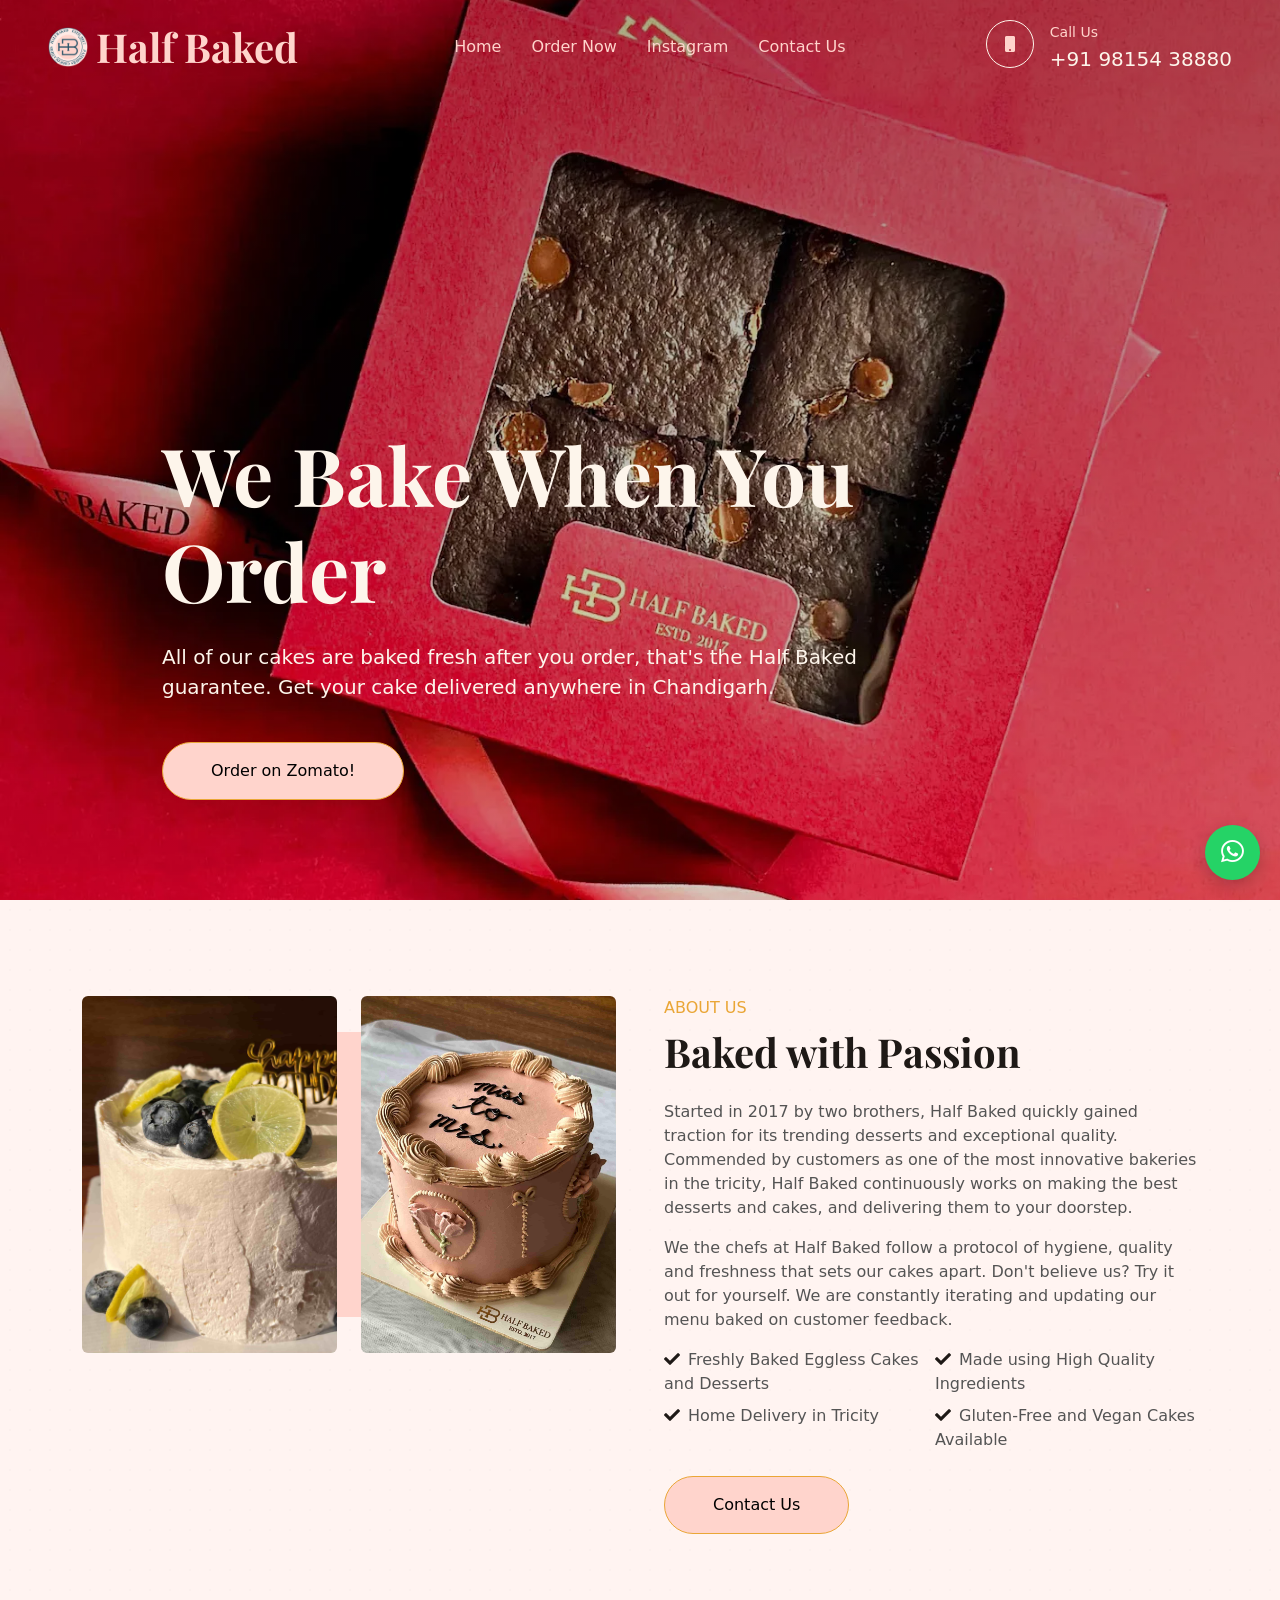
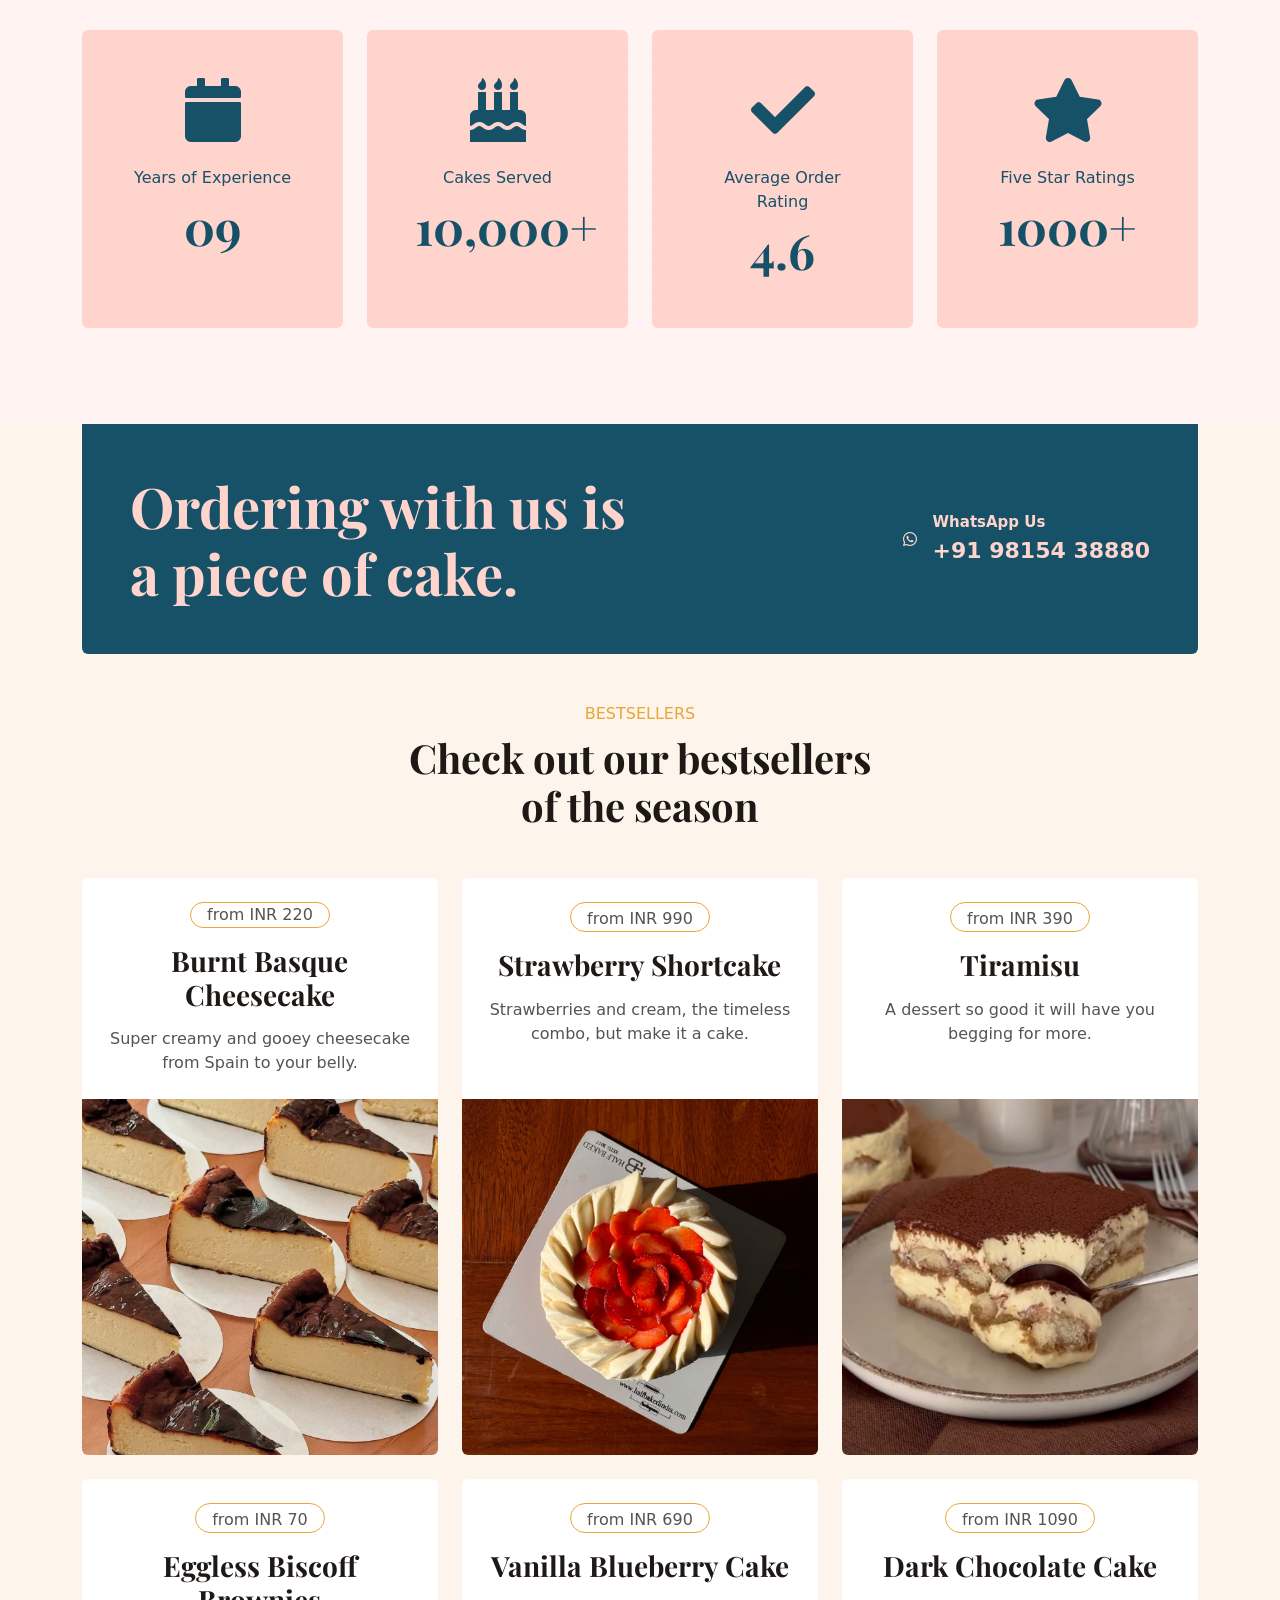
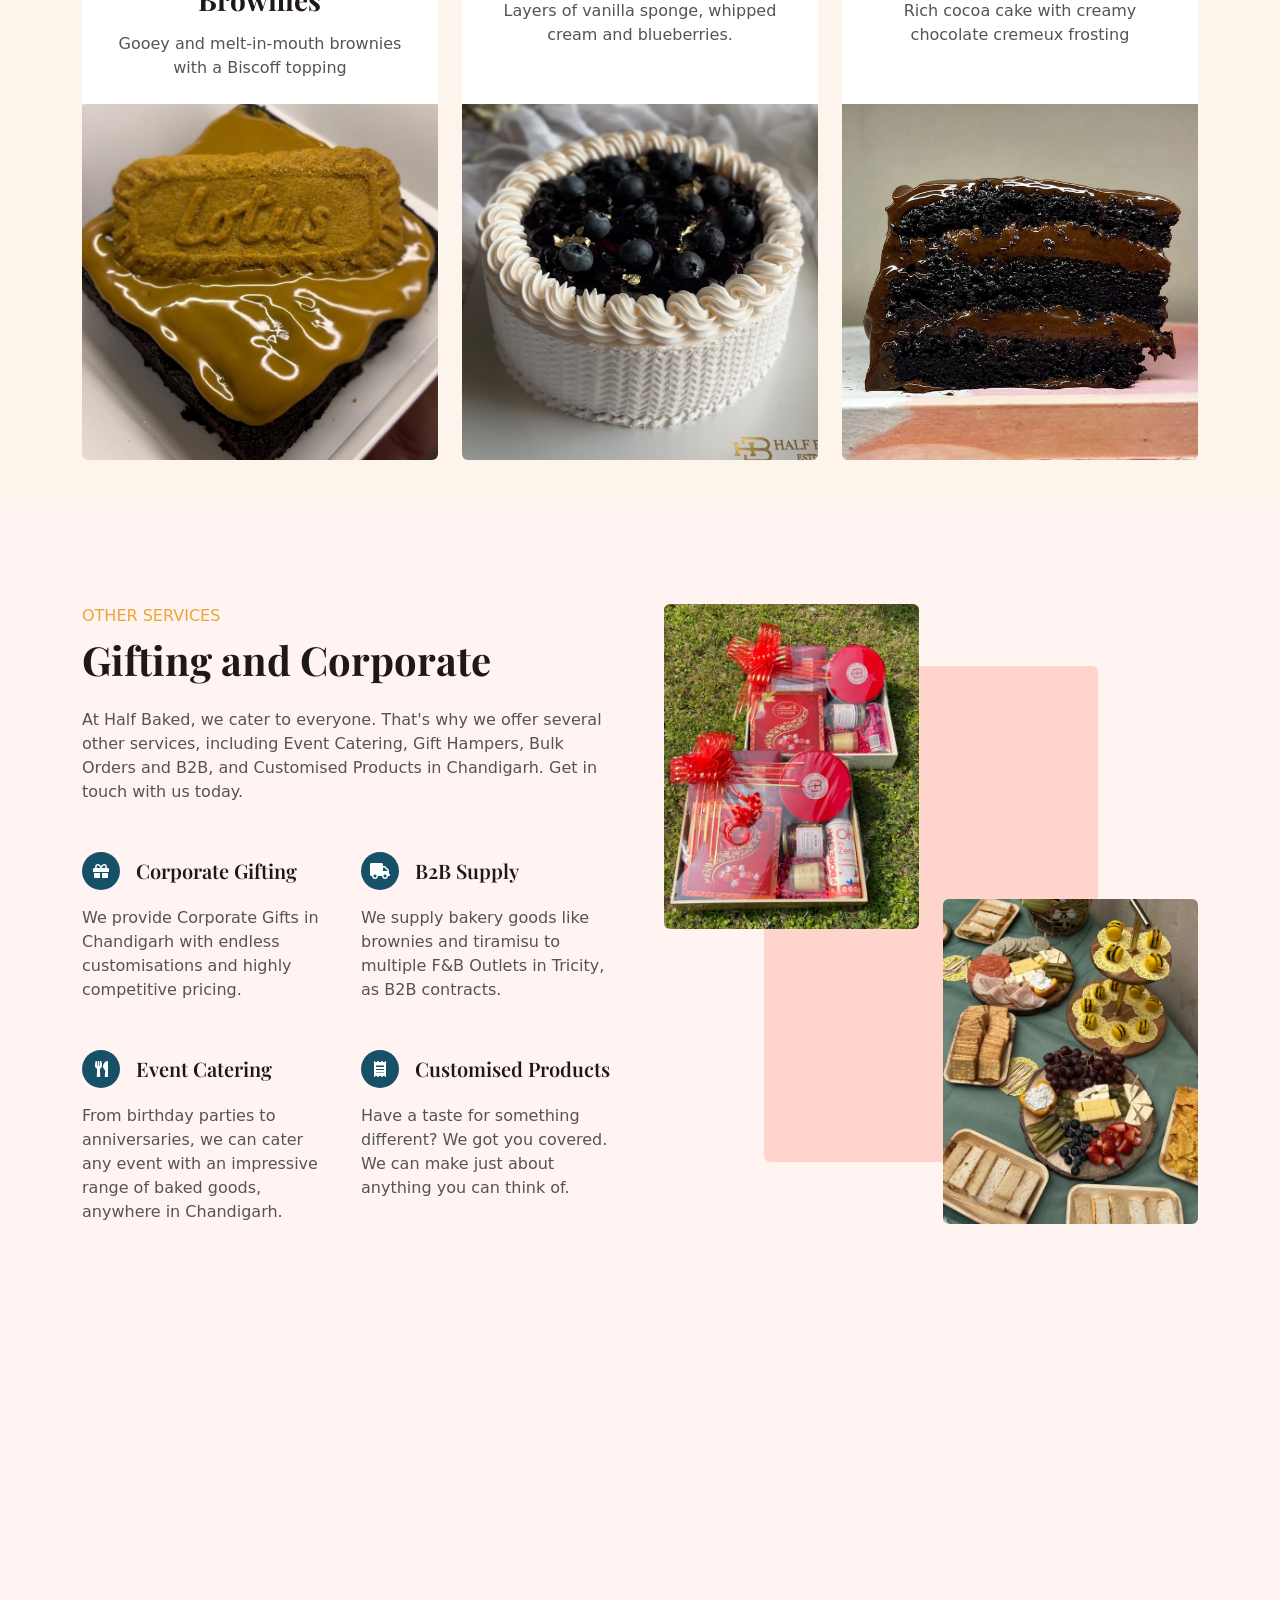
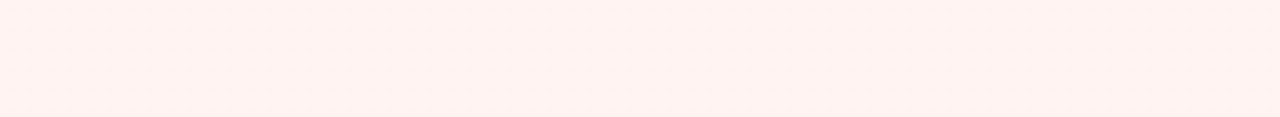
==== index.html @ 530bd10b "hella optimisations" ====
<!DOCTYPE html>
<html lang="en">

<head>
    <meta charset="utf-8">
    <title>Half Baked - Online Eggless & Vegan Cake Delivery in Chandigarh</title>
    <!-- Social Media Preview -->
    <meta property="og:title" content="Half Baked - Made-To-Order Eggless Bakery in Chandigarh">
    <meta property="og:description" content="Freshly baked eggless cakes, trending desserts & custom cakes home delivered in Chandigarh. Order now!">
    <meta property="og:image" content="https://www.halfbakedindia.com/img/LOGO.png">
    <meta property="og:url" content="https://www.halfbakedindia.com">
    <meta property="og:type" content="website">
    <meta name="twitter:card" content="summary_large_image">
    <meta content="width=device-width, initial-scale=1.0" name="viewport">
    <meta content="" name="keywords" content="Bakery in Chandigarh, fresh cakes, custom birthday cakes, wedding cakes, vegan desserts, cheesecake, cupcakes, brownies, best bakery in Chandigarh">
    <meta content="" name="description" content="Discover fresh cakes, customised cakes & trending desserts in Chandigarh. Order online for same day cake delivery to your doorstep.">

    <!-- Favicon -->
    <link href="img/favicon-32x32.png" rel="icon">
    <!-- Google Web Fonts -->
    <link rel="preconnect" href="https://fonts.googleapis.com">
    <link rel="preconnect" href="https://fonts.gstatic.com" crossorigin>
    <link href="https://fonts.googleapis.com/css2?family=Playfair+Display:wght@600;700&display=swap" rel="stylesheet">
    <!-- Icon Font Stylesheet -->
    <link href="https://cdnjs.cloudflare.com/ajax/libs/font-awesome/5.10.0/css/all.min.css" rel="stylesheet">
    <link href="https://cdn.jsdelivr.net/npm/bootstrap-icons@1.4.1/font/bootstrap-icons.css" rel="stylesheet">

    <!-- Libraries Stylesheet -->
    <link href="lib/animate/animate.min.css" rel="stylesheet">
    <link href="lib/owlcarousel/assets/owl.carousel.min.css" rel="stylesheet">

    <!-- Customized Bootstrap Stylesheet -->
    <link href="css/bootstrap.min.css" rel="stylesheet">

    <!-- Template Stylesheet -->
    <link href="css/style.css" rel="stylesheet">
</head>

<body>
    <!-- Spinner Start -->
    <div id="spinner" class="show bg-white position-fixed translate-middle w-100 vh-100 top-50 start-50 d-flex align-items-center justify-content-center">
        <div class="spinner-grow text-primary" role="status"></div>
    </div>
    <!-- Spinner End -->


    <!-- Navbar Start -->
    <nav class="navbar navbar-expand-lg navbar-dark fixed-top py-lg-0 px-lg-5 wow fadeIn" data-wow-delay="0.1s">
        <a href="index.html" class="navbar-brand d-flex align-items-center">
    <img src="img/android-chrome-192x192.png" alt="Half Baked India" class="brand-logo me-2">
    <h1 class="brand-title m-0">Half Baked</h1>
</a>
        <button type="button" class="navbar-toggler me-4" data-bs-toggle="collapse" data-bs-target="#navbarCollapse">
            <span class="navbar-toggler-icon"></span>
        </button>
        <div class="collapse navbar-collapse" id="navbarCollapse">
            <div class="navbar-nav mx-auto p-4 p-lg-0">
                <a href="index.html" class="nav-item nav-link active">Home</a>
                <a href="https://www.zomato.com/chandigarh/half-baked-sector-26" class="nav-item nav-link">Order Now</a>
                <a href="https://www.instagram.com/halfbakedindia" class="nav-item nav-link">Instagram</a>
                <a href="tel:+919815438880" class="nav-item nav-link">Contact Us</a>
            </div>
            <div class=" d-none d-lg-flex">
                <div class="flex-shrink-0 btn-lg-square border border-light rounded-circle">
                    <i class="fa fa-mobile text-primary"></i>
                </div>
                <div class="ps-3">
                    <small class="text-primary mb-0">Call Us</small>
                    <p class="text-light fs-5 mb-0">+91 98154 38880</p>
                </div>
            </div>
        </div>
    </nav>
    <!-- Navbar End -->


    <!-- Carousel Start -->
    <section class="container-fluid p-0 pb-5 wow fadeIn" data-wow-delay="0.1s">
        <div class="owl-carousel header-carousel position-relative">
            <div class="owl-carousel-item position-relative">
                <picture>
                    <source srcset="img/brownies1.webp" type="image/webp">
                    <img 
                        src="img/brownies1.webp"
                        class="img-fluid"
                        width="1600"
                        height="1000"
                        alt="Brownies in Chandigarh"
                        fetchpriority="high"
                        decoding="async">
                </picture>
                <div class="owl-carousel-inner">
                    <div class="container">
                        <div class="row justify-content-start">
                            <div class="col-lg-8">
                                <p class="text-primary text-uppercase fw-bold mb-2"></p>
                                <h1 class="display-1 text-light mb-4 animated slideInDown">We Bake When You Order</h1>
                                <p class="text-light fs-5 mb-4 pb-3">All of our cakes are baked fresh after you order, that's the Half Baked guarantee. Get your cake delivered anywhere in Chandigarh.</p>
                                <a href="https://www.zomato.com/chandigarh/half-baked-sector-26" class="btn btn-primary rounded-pill py-3 px-5">Order on Zomato!</a>
                            </div>
                        </div>
                    </div>
                </div>
            </div>
            <div class="owl-carousel-item position-relative">
                <img class="img-fluid" src="img/flowercake.jpg" loading="lazy" decoding="async" alt="Eggless Cake Delivery in Chandigarh">
                <div class="owl-carousel-inner">
                    <div class="container">
                        <div class="row justify-content-start">
                            <div class="col-lg-8">
                                <p class="text-primary text-uppercase fw-bold mb-2"></p>
                                <h1 class="display-1 text-light mb-4 animated slideInDown">Have your cake, and Eat it too.</h1>
                                <p class="text-light fs-5 mb-4 pb-3">We bake what you say, so you can customise your cakes endlessly, from the flavor down to the design. Personalise your cake and get it delivered to your doorstep.</p>
                                <a href="tel:919815438880" class="btn btn-primary rounded-pill py-3 px-5">Call Us!</a>
                            </div>
                        </div>
                    </div>
                </div>
            </div>
            <div class="owl-carousel-item position-relative">
                <img class="img-fluid" src="img/mangocake1.jpg" loading="lazy" decoding="async" alt="Vegan Cake Delivery in Chandigarh">
                <div class="owl-carousel-inner">
                    <div class="container">
                        <div class="row justify-content-start">
                            <div class="col-lg-8">
                                <p class="text-primary text-uppercase fw-bold mb-2"></p>
                                <h1 class="display-1 text-light mb-4 animated slideInDown">Icing on the Cake</h1>
                                <p class="text-light fs-5 mb-4 pb-3">We accept orders on Zomato and Call. Not a call person? WhatsApp us and get your freshly baked cake delivered home..</p>
                                <a href="https://wa.me/919815438880" class="btn btn-primary rounded-pill py-3 px-5">WhatsApp Us!</a>
                            </div>
                        </div>
                    </div>
                </div>
            </div>
        </div>
    </section>
    <!-- Carousel End -->


    <!-- About Start -->
    <section class="container-xxl py-6">
        <div class="container">
            <div class="row g-5">
                <div class="col-lg-6 wow fadeInUp" data-wow-delay="0.1s">
                    <div class="row img-twice position-relative h-0">
                        <div class="col-6">
                            <img class="img-fluid rounded" src="img/IMG_7281.jpg" alt="Custom cake delivery in Chandigarh">
                        </div>
                        <div class="col-6 align-self-end">
                            <img class="img-fluid rounded" src="img/IMG_7194.jpg" alt="Order trending cakes online">
                        </div>
                    </div>
                </div>
                <div class="col-lg-6 wow fadeInUp" data-wow-delay="0.5s">
                    <div class="h-100">
                        <p class="text-primary text-uppercase mb-2">About Us</p>
                        <h1 class="display-6 mb-4">Baked with Passion</h1>
                        <p>Started in 2017 by two brothers, Half Baked quickly gained traction for its trending desserts and exceptional quality. Commended by customers as one of the most innovative bakeries in the tricity, Half Baked continuously works on making the best desserts and cakes, and delivering them to your doorstep.</p>
                        <p>We the chefs at Half Baked follow a protocol of hygiene, quality and freshness that sets our cakes apart. Don't believe us? Try it out for yourself. We are constantly iterating and updating our menu baked on customer feedback.</p>
                        <div class="row g-2 mb-4">
                            <div class="col-sm-6">
                                <i class="fa fa-check text-dark me-2"></i>Freshly Baked Eggless Cakes and Desserts
                            </div>
                            <div class="col-sm-6">
                                <i class="fa fa-check text-dark me-2"></i>Made using High Quality Ingredients
                            </div>
                            <div class="col-sm-6">
                                <i class="fa fa-check text-dark me-2"></i>Home Delivery in Tricity
                            </div>
                            <div class="col-sm-6">
                                <i class="fa fa-check text-dark me-2"></i>Gluten-Free and Vegan Cakes Available
                            </div>
                        </div>
                        <a class="btn btn-primary rounded-pill py-3 px-5" href="https://www.zomato.com/chandigarh/half-baked-sector-26">Contact Us</a>
                    </div>
                </div>
            </div>
        </div>
    </section>
    <!-- About End -->

      <!-- Facts Start -->
    <section class="container-xxl py-6">
        <div class="container">
            <div class="row g-4">
                <div class="col-lg-3 col-md-6 wow fadeIn" data-wow-delay="0.1s">
                    <div class="fact-item bg-light rounded text-center h-100 p-5">
                        <i class="fa fa-calendar fa-4x text-primary mb-4"></i>
                        <p class="mb-2">Years of Experience</p>
                        <h1 class="display-5 mb-0" data-toggle="">09</h1>
                    </div>
                </div>
                <div class="col-lg-3 col-md-6 wow fadeIn" data-wow-delay="0.3s">
                    <div class="fact-item bg-light rounded text-center h-100 p-5">
                        <i class="fa fa-birthday-cake fa-4x text-primary mb-4"></i>
                        <p class="mb-2">Cakes Served</p>
                        <h1 class="display-5 mb-0" data-toggle="">10,000+</h1>
                    </div>
                </div>
                <div class="col-lg-3 col-md-6 wow fadeIn" data-wow-delay="0.5s">
                    <div class="fact-item bg-light rounded text-center h-100 p-5">
                        <i class="fa fa-check fa-4x text-primary mb-4"></i>
                        <p class="mb-2">Average Order Rating</p>
                        <h1 class="display-5 mb-0" data-toggle="">4.6</h1>
                    </div>
                </div>
                <div class="col-lg-3 col-md-6 wow fadeIn" data-wow-delay="0.7s">
                    <div class="fact-item bg-light rounded text-center h-100 p-5">
                        <i class="fa fa-star fa-4x text-primary mb-4"></i>
                        <p class="mb-2">Five Star Ratings</p>
                        <h1 class="display-5 mb-0" data-toggle="">1000+</h1>
                    </div>
                </div>
            </div>
        </div>
    </section>
    <!-- Facts End -->
    <!-- Product Start -->
    <section class="container-xxl bg-light my-6 py-6 pt-0">
        <div class="container">
            <div class="cta-peach text-light rounded-bottom p-5 my-6 mt-0 wow fadeInUp" data-wow-delay="0.1s">
                <div class="row g-4 align-items-center">
                    <div class="col-lg-6">
                        <h2 class="display-4 mb-0">Ordering with us is a piece of cake.</h2>
                    </div>
                    <div class="col-lg-6 text-lg-end">
                        <a href="https://wa.me/919815438880" 
                            class="d-inline-flex align-items-center text-start text-decoration-none">

                                 <i class="fab fa-whatsapp flex-shrink-0"></i>

                                <div class="ms-3">
                                     <p class="fs-5 fw-bold mb-0">WhatsApp Us</p>
                                      <p class="fs-1 fw-bold mb-0">+91 98154 38880</p>
                                </div>
                        </a>

                    </div>
                </div>
            </div>
            <div class="text-center mx-auto mb-5 wow fadeInUp" data-wow-delay="0.1s" style="max-width: 500px;">
                <p class="text-primary text-uppercase mb-2">Bestsellers</p>
                <h1 class="display-6 mb-4">Check out our bestsellers of the season</h1>
            </div>
            <div class="row g-4">
                <div class="col-lg-4 col-md-6 wow fadeInUp" data-wow-delay="0.1s">
                    <div class="product-item d-flex flex-column bg-white rounded overflow-hidden h-100">
                        <div class="text-center p-4">
                            <div class="d-inline-block border border-primary rounded-pill px-3 mb-3">from INR 220</div>
                            <h3 class="mb-3">Burnt Basque Cheesecake</h3>
                            <span>Super creamy and gooey cheesecake from Spain to your belly.</span>
                        </div>
                        <div class="position-relative mt-auto">
                            <img class="img-fluid" src="img/IMG_DAD2E8A520F6-1.jpg" alt="Best Burnt Basque Cheesecake in Chandigarh">
                            
                        </div>
                    </div>
                </div>
                <div class="col-lg-4 col-md-6 wow fadeInUp" data-wow-delay="0.3s">
                    <div class="product-item d-flex flex-column bg-white rounded overflow-hidden h-100">
                        <div class="text-center p-4">
                            <div class="d-inline-block border border-primary rounded-pill pt-1 px-3 mb-3">from INR 990</div>
                            <h3 class="mb-3">Strawberry Shortcake</h3>
                            <span>Strawberries and cream, the timeless combo, but make it a cake.</span>
                        </div>
                        <div class="position-relative mt-auto">
                            <img class="img-fluid" src="img/IMG_8037 2.jpg" alt="Fresh Strawberry Cake in Chandigarh">
                        </div>
                    </div>
                </div>
                <div class="col-lg-4 col-md-6 wow fadeInUp" data-wow-delay="0.5s">
                    <div class="product-item d-flex flex-column bg-white rounded overflow-hidden h-100">
                        <div class="text-center p-4">
                            <div class="d-inline-block border border-primary rounded-pill pt-1 px-3 mb-3">from INR 390</div>
                            <h3 class="mb-3">Tiramisu</h3>
                            <span>A dessert so good it will have you begging for more.</span>
                        </div>
                        <div class="position-relative mt-auto">
                            <img class="img-fluid" src="img/tiramisu.jpg" alt="Best Tiramisu in Chandigarh">
                        </div>
                    </div>
                </div>
                <div class="col-lg-4 col-md-6 wow fadeInUp" data-wow-delay="0.5s">
                    <div class="product-item d-flex flex-column bg-white rounded overflow-hidden h-100">
                        <div class="text-center p-4">
                            <div class="d-inline-block border border-primary rounded-pill pt-1 px-3 mb-3">from INR 70</div>
                            <h3 class="mb-3">Eggless Biscoff Brownies</h3>
                            <span>Gooey and melt-in-mouth brownies with a Biscoff topping </span>
                        </div>
                        <div class="position-relative mt-auto">
                            <img class="img-fluid" src="img/biscoffbrownies-2.jpg" alt="Brownies in Chandigarh">
                        </div>
                    </div>
                </div>
                <div class="col-lg-4 col-md-6 wow fadeInUp" data-wow-delay="0.5s">
                    <div class="product-item d-flex flex-column bg-white rounded overflow-hidden h-100">
                        <div class="text-center p-4">
                            <div class="d-inline-block border border-primary rounded-pill pt-1 px-3 mb-3">from INR 690</div>
                            <h3 class="mb-3">Vanilla Blueberry Cake</h3>
                            <span>Layers of vanilla sponge, whipped cream and blueberries.</span>
                        </div>
                        <div class="position-relative mt-auto">
                            <img class="img-fluid" src="img/blueberrycake.jpg" alt="Fresh Blueberry Cake in Chandigarh">
                        </div>
                    </div>
                </div>
                <div class="col-lg-4 col-md-6 wow fadeInUp" data-wow-delay="0.5s">
                    <div class="product-item d-flex flex-column bg-white rounded overflow-hidden h-100">
                        <div class="text-center p-4">
                            <div class="d-inline-block border border-primary rounded-pill pt-1 px-3 mb-3">from INR 1090</div>
                            <h3 class="mb-3">Dark Chocolate Cake</h3>
                            <span>Rich cocoa cake with creamy chocolate cremeux frosting </span>
                        </div>
                        <div class="position-relative mt-auto">
                            <img class="img-fluid" src="img/choccake.jpg" alt="Best Chocolate Cake Chandigarh">
                        </div>
                    </div>
                </div>
            </div>
        </div>
    </section>
    <!-- Product End -->


    <!-- Service Start -->
    <section class="container-xxl py-6">
        <div class="container">
            <div class="row g-5">
                <div class="col-lg-6 wow fadeInUp" data-wow-delay="0.1s">
                    <p class="text-primary text-uppercase mb-2">Other Services</p>
                    <h1 class="display-6 mb-4">Gifting and Corporate</h1>
                    <p class="mb-5">At Half Baked, we cater to everyone. That's why we offer several other services, including Event Catering, Gift Hampers, Bulk Orders and B2B, and Customised Products in Chandigarh. Get in touch with us today.</p>
                    <div class="row gy-5 gx-4">
                        <div class="col-sm-6 wow fadeIn" data-wow-delay="0.1s">
                            <div class="d-flex align-items-center mb-3">
                                <div class="flex-shrink-0 btn-square icon-teal rounded-circle me-3">
                                    <i class="fa fa-gift text-white"></i>
                                </div>
                                <h5 class="mb-0">Corporate Gifting</h5>
                            </div>
                            <span>We provide Corporate Gifts in Chandigarh with endless customisations and highly competitive pricing. </span>
                        </div>
                        <div class="col-sm-6 wow fadeIn" data-wow-delay="0.2s">
                            <div class="d-flex align-items-center mb-3">
                                <div class="flex-shrink-0 btn-square icon-teal rounded-circle me-3">
                                    <i class="fa fa-truck text-white"></i>
                                </div>
                                <h5 class="mb-0">B2B Supply</h5>
                            </div>
                            <span>We supply bakery goods like brownies and tiramisu to multiple F&B Outlets in Tricity, as B2B contracts.</span>
                        </div>
                        <div class="col-sm-6 wow fadeIn" data-wow-delay="0.3s">
                            <div class="d-flex align-items-center mb-3">
                                <div class="flex-shrink-0 btn-square icon-teal rounded-circle me-3">
                                    <i class="fa fa-utensils text-white"></i>
                                </div>
                                <h5 class="mb-0">Event Catering</h5>
                            </div>
                            <span>From birthday parties to anniversaries, we can cater any event with an impressive range of baked goods, anywhere in Chandigarh.</span>
                        </div>
                        <div class="col-sm-6 wow fadeIn" data-wow-delay="0.4s">
                            <div class="d-flex align-items-center mb-3">
                                <div class="flex-shrink-0 btn-square icon-teal rounded-circle me-3">
                                    <i class="fa fa-receipt text-white"></i>
                                </div>
                                <h5 class="mb-0">Customised Products</h5>
                            </div>
                            <span>Have a taste for something different? We got you covered. We can make just about anything you can think of.</span>
                        </div>
                    </div>
                </div>
                <div class="col-lg-6 wow fadeInUp" data-wow-delay="0.5s">
                    <div class="row img-twice position-relative h-100">
                        <div class="col-6">
                            <img class="img-fluid rounded" src="img/gifts.jpg" alt="Corporate gift baskets in Chandigarh">
                        </div>
                        <div class="col-6 align-self-end">
                            <img class="img-fluid rounded" src="img/catering.jpg" alt="Event Catering Service in Chandigarh">
                        </div>
                    </div>
                </div>
            </div>
        </div>
    </section>
    <!-- Service End -->


    <!-- Footer Start -->
<div class="container-fluid footer-custom mt-4 py-4 wow fadeIn">
        <div class="container py-5">
            <div class="row g-5">
                <div class="col-lg-3 col-md-6">
                    <h4 class="text-light mb-4">Office Address</h4>
                    <p class="mb-2"><i class="fa fa-map-marker-alt me-3"></i>SCO 74, Grain Market Sector 26, Chandigarh </p>
                    <p class="mb-2"><i class="fa fa-phone-alt me-3"></i>+91 98154 38880</p>
                    <p class="mb-2"><i class="fa fa-envelope me-3"></i>amaraninternational@gmail.com</p>
                    <div class="d-flex pt-2">
                    </div>
                </div>
                <div class="col-lg-3 col-md-6">
                    <h4 class="text-light mb-4">Quick Links</h4>
                    <a class="btn btn-link" href="#">Home</a>
                    <a class="btn btn-link" href="https://www.zomato.com/chandigarh/half-baked-sector-26">Zomato</a>
                    <a class="btn btn-link" href="https://www.instagram.com/halfbakedindia">Instagram</a>
                    <a class="btn btn-link" href="contact.html">Contact Us</a>
                </div>
                <div class="col-lg-3 col-md-6 d-flex align-items-center justify-content-center">
                 <div class="text-center">
                    <img src="img/android-chrome-192x192.png" alt="Birthday Cake in Chandigarh" class="footer-logo mb-3">
                </div>
            </div>
            </div>
        </div>
    </div>
    <!-- Footer End -->


    <!-- Copyright Start -->
    <div class="container-fluid copyright text-light py-4 wow fadeIn" data-wow-delay="0.1s">
        <div class="container">
            <div class="row">
                <div class="col-md-6 text-center text-md-start mb-3 mb-md-0">
                    &copy; <a href="#"> 2026 Amaran International</a>, All Right Reserved.
                </div>
                <div class="col-md-6 text-center text-md-end">
                    <!--/*** This template is free as long as you keep the footer author’s credit link/attribution link/backlink. If you'd like to use the template without the footer author’s credit link/attribution link/backlink, you can purchase the Credit Removal License from "https://htmlcodex.com/credit-removal". Thank you for your support. ***/-->
                </div>
            </div>
        </div>
    </div>
    <!-- Copyright End -->

    <!-- JavaScript Libraries -->
    <script src="https://code.jquery.com/jquery-3.4.1.min.js" defer></script>
    <script src="https://cdn.jsdelivr.net/npm/bootstrap@5.0.0/dist/js/bootstrap.bundle.min.js" defer></script>
    <script src="lib/wow/wow.min.js" defer></script>
    <script src="lib/owlcarousel/owl.carousel.min.js" defer></script>
    <script src="js/main.js" defer></script>

    <!-- Template Javascript -->
    <script src="js/main.js"></script>
    <!-- WhatsApp Floating Button -->
   <a href="https://wa.me/919815438880?text=Hi%20I%20would%20like%20to%20place%20an%20order%20from%20Half%20Baked"
   class="whatsapp-float"
   target="_blank"
   aria-label="Chat on WhatsApp">
    <i class="fab fa-whatsapp"></i>
</a>
<!-- ===== Mobile Bottom Navigation ===== -->
<div class="mobile-bottom-nav">

    <a href="index.html">
        <i class="fa fa-home"></i>
        <span>Home</span>
    </a>

    <a href="https://www.zomato.com/chandigarh/half-baked-sector-26">
        <i class="fa fa-shopping-bag"></i>
        <span>Order</span>
    </a>

    <a href="https://www.instagram.com/halfbakedindia">
        <i class="fab fa-instagram"></i>
        <span>Instagram</span>
    </a>

    <a href="tel:+919815438880">
        <i class="fa fa-phone"></i>
        <span>Call</span>
    </a>

</div>
</body>

</html>
---- css/style.css ----
/********** Template CSS **********/
:root {
    --bs-primary: #FFD4CC;   /* peach */
}
:root {
    --primary: #FFD4CC;
    --secondary: #165168;
    --light: #FFD4CC;
    --dark: #165168;
}
/* ===== Main Background Color ===== */
body {
    background-color: #FFF4F1;
    background-image: radial-gradient(rgba(0,0,0,0.015) 1px, transparent 1px);
    background-size: 20px 20px;
    font-family: system-ui, -apple-system, BlinkMacSystemFont, "Segoe UI", sans-serif;
}
h4,
h5,
h6,
.h4,
.h5,
.h6 {
    font-weight: 600 !important;
}

.py-6 {
    padding-top: 3rem;
    padding-bottom: 3rem;
}

.my-6 {
    margin-top: 3rem;
    margin-bottom: 3rem;
}

/*** Spinner ***/
#spinner {
    opacity: 0;
    visibility: hidden;
    transition: opacity .2s ease-out, visibility 0s linear .5s;
    z-index: 99999;
}

#spinner.show {
    transition: opacity .5s ease-out, visibility 0s linear 0s;
    visibility: visible;
    opacity: 1;
}


/*** Button ***/
.btn {
    font-weight: 500;
    transition: .2s;
}

.btn.btn-primary {
    background-color: #FFD4CC;
}

.btn-square {
    width: 38px;
    height: 38px;
}

.btn-sm-square {
    width: 32px;
    height: 32px;
}

.btn-lg-square {
    width: 48px;
    height: 48px;
}

.btn-square,
.btn-sm-square,
.btn-lg-square {
    padding: 0;
    display: flex;
    align-items: center;
    justify-content: center;
    font-weight: normal;
}


/*** Navbar ***/
.navbar .dropdown-toggle::after {
    border: none;
    content: "\f107";
    font-family: "Font Awesome 5 Free";
    font-weight: 900;
    vertical-align: middle;
    margin-left: 8px;
}

.navbar .navbar-nav .nav-link {
    padding: 35px 15px;
    color: var(--light);
    outline: none;
}

.navbar .navbar-nav .nav-link:hover,
.navbar .navbar-nav .nav-link.active {
    color: var(--primary);
}



/*** Header ***/
.header-carousel .owl-carousel-inner {
    position: absolute;
    inset: 0;
    display: flex;
    flex-direction: column;
    justify-content: flex-end;   /* push content to bottom */
    padding: 0 28px 100px;       /* bottom spacing */
    background: linear-gradient(
        rgba(0,0,0,0.32),
        rgba(0,0,0,0.15)
    );
}


.header-carousel .owl-nav {
    position: relative;
    width: 80px;
    height: 80px;
    margin: -40px auto 0 auto;
    display: flex;
    justify-content: center;
    align-items: center;
}

.header-carousel .owl-nav::before {
    position: absolute;
    content: "";
    width: 100%;
    height: 100%;
    top: 0;
    left: 0;
    background: #FFFFFF;
    transform: rotate(45deg);
}

.header-carousel .owl-nav .owl-prev,
.header-carousel .owl-nav .owl-next {
    position: relative;
    font-size: 40px;
    color: var(--primary);
    transition: .25s;
    z-index: 1;
}

.header-carousel .owl-nav .owl-prev:hover,
.header-carousel .owl-nav .owl-next:hover {
    color: var(--dark);
}
.header-carousel .owl-carousel-item {
    aspect-ratio: 16 / 10;
}


/*** About ***/
.img-twice::before {
    position: absolute;
    content: "";
    width: 60%;
    height: 80%;
    top: 10%;
    left: 20%;
    background: var(--primary);
    border: 25px solid var(--light);
    border-radius: 6px;
    z-index: -1;
}


/*** Product ***/
.product-item {
    transition: .2s;
}

.product-item .product-overlay {
    position: absolute;
    width: 100%;
    height: 0;
    top: 0;
    left: 0;
    display: flex;
    align-items: center;
    justify-content: center;
    background: rgba(0, 0, 0, .5);
    overflow: hidden;
    opacity: 0;
    transition: .2s;
}

.product-item:hover .product-overlay {
    height: 100%;
    opacity: 1;
}


/*** Footer ***/
.footer .btn.btn-link {
    display: block;
    margin-bottom: 5px;
    padding: 0;
    text-align: left;
    color: var(--light);
    font-weight: normal;
    text-transform: capitalize;
    transition: .2s;
}

.footer .btn.btn-link::before {
    position: relative;
    content: "\f105";
    font-family: "Font Awesome 5 Free";
    font-weight: 900;
    color: var(--light);
    margin-right: 10px;
}

.footer .btn.btn-link:hover {
    color: var(--primary);
    letter-spacing: 1px;
    box-shadow: none;
}

.copyright {
    background: #111111;
}

.copyright a {
    color: var(--primary);
}

.copyright a:hover {
    color: var(--light);
}
.brand-title {
    color: #FFD4CC !important;
    font-family: 'Playfair Display', serif;
}

/* ===== Navbar Scroll Color Fix ===== */
.navbar.fixed-top.bg-dark,
.navbar.fixed-top.shadow-sm,
.navbar.fixed-top.scrolled {
    background: rgba(22, 81, 104, 0.95) !important;
    backdrop-filter: blur(6px);
}

/* smooth premium look */
.navbar.fixed-top {
    transition: background-color 0.4s ease, padding 0.4s ease;
}

.navbar .text-primary {
    color: #FFD4CC !important;
}
/* ===== Logo Styling ===== */
.brand-logo {
    height: 40px;
    width: auto;
}
/* ===== Facts Section (Stable Production Version) ===== */

.fact-item {
    background-color: #FFD4CC;
    border: none;
    transition: .2s;
}

/* Override Bootstrap bg-light safely */
.fact-item.bg-light {
    background-color: #FFD4CC !important;
}

/* Override Bootstrap text-primary on icons */
.fact-item i.text-primary {
    color: #165168 !important;
}

/* Force teal text for everything inside */
.fact-item h1,
.fact-item h2,
.fact-item h3,
.fact-item h4,
.fact-item p,
.fact-item small {
    color: #165168;
}

/* Hover effect */
.fact-item:hover {
    background-color: #e2aea5;
    transform: translateY(-6px);
}

/* ===== About Us heading color ===== */
.about .text-primary,
.about-us .text-primary,
.section-title .text-primary {
    color: #FFD4CC !important;   /* peach */
}
/* CTA peach band */
.cta-peach {
    background-color: #165168;
    color: #FFD4CC;
}
.cta-peach * {
    color: #FFD4CC;
}
/* ===== CTA PHONE SIZE FIX ===== */

.cta-peach .fa-phone-alt {
    font-size: 32px !important;
}

.cta-peach .fs-1 {
    font-size: 22px !important;
    font-weight: 600;
}

.cta-peach .fs-5 {
    font-size: 15px !important;
}
/* CTA heading contrast */
.cta-peach h1
.cta-peach p,
.cta-peach small {
    color: #FFD4CC;
}
.footer-custom {
    background-color: #165168;
    color: #FFD4CC;
}
.footer-custom a {
    color: inherit;
}

.footer-custom a:hover {
    opacity: 0.8;
}
/* Footer logo styling */
.footer-logo {
    height: 150px;
    width: auto;
}

/* WhatsApp Floating Button */
.whatsapp-float {
    position: fixed;
    width: 55px;
    height: 55px;
    bottom: 20px;
    right: 20px;
    background-color: #25D366;
    color: #fff;
    border-radius: 50%;
    text-align: center;
    font-size: 26px;
    line-height: 55px;
    box-shadow: 0 6px 18px rgba(0,0,0,0.2);
    z-index: 999;
    transition: transform 0.2s ease;
}

.whatsapp-float:hover {
    transform: scale(1.1);
}
.icon-teal {
    background-color: #165168;
}
/* ===== FULL SCREEN HERO (100% MOBILE HEIGHT) ===== */

.header-carousel,
.header-carousel .owl-stage-outer,
.header-carousel .owl-stage,
.header-carousel .owl-item,
.header-carousel .owl-carousel-item {
    min-height: 100svh;
    height: auto;
}

.header-carousel .owl-carousel-item {
    position: relative;
}

.header-carousel .owl-carousel-item img {
    width: 100%;
    height: 100%;
    object-fit: cover;
}

/* Keep overlay full height */
.header-carousel .owl-carousel-inner {
    display: flex;
    flex-direction: column;
    align-items: center;
    padding-top: 100px;
    padding-left: 28px;
    padding-right: 28px;
}




/* ===== MOBILE BOTTOM NAV (INVERTED + GLASS EFFECT) ===== */

.mobile-bottom-nav {
    display: none;
}

/* ===== Blog Page Styling ===== */

.blog-content p {
    font-size: 17px;
    line-height: 1.8;
    color: #333;
}

.blog-content h2,
.blog-content h3 {
    font-family: 'Playfair Display', serif;
    color: #165168;
    font-weight: 700;
}

.blog-content img {
    box-shadow: 0 8px 25px rgba(0,0,0,0.05);
}

.blog-content blockquote {
    font-style: italic;
    border-left: 4px solid #FFD4CC;
}
.blog-header {
    padding-top: 140px;
    padding-bottom: 40px;
    background-color: #FFF4F1;
    text-align: center;
    max-width: 800px;
    margin: 0 auto;
}
/* ===== Blog Page Navbar (Static Teal Only on Blog) ===== */

.blog-page .navbar {
    background-color: #165168 !important;
    box-shadow: 0 4px 12px rgba(0,0,0,0.08);
}

.blog-page .navbar .navbar-nav .nav-link {
    color: #FFD4CC !important;
}

.blog-page .navbar .navbar-nav .nav-link:hover,
.blog-page .navbar .navbar-nav .nav-link.active {
    color: #ffffff !important;
}

.blog-page .brand-title {
    color: #FFD4CC !important;
}
/* ================================================= */
/* ================= MOBILE ONLY =================== */
/* ================================================= */

@media (max-width: 768px) {

    /* ===== Navbar ===== */

    .brand-logo {
        height: 30px;
    }

    .navbar {
        justify-content: center;
    }

    .navbar-brand {
        margin: 0 auto;
        display: flex;
        align-items: center;
        justify-content: center;
        padding-left: 12px;
    }

    .navbar-collapse {
        display: none;
    }

    .navbar-toggler {
        display: none;
    }

    /* ===== Hero Section ===== */

    .header-carousel,
    .header-carousel .owl-stage-outer,
    .header-carousel .owl-stage,
    .header-carousel .owl-item,
    .header-carousel .owl-carousel-item {
        min-height: 100svh;
        height: auto;
    }

    .header-carousel .owl-carousel-item {
        position: relative;
    }

    .header-carousel .owl-carousel-item img {
        position: absolute;
        width: 100%;
        height: 100%;
        object-fit: cover;
    }

    .header-carousel .row {
        justify-content: flex-start;
        text-align: left;
    }

    .header-carousel .col-lg-8 {
        padding-left: 14px;
        padding-right: 28px;
    }

    .header-carousel h1 {
        font-size: clamp(30px, 6.5vw, 56px);
        line-height: 1.05;
        letter-spacing: -0.5px;
        margin-bottom: 18px;
    }

    .header-carousel p {
        font-size: 16px;
        line-height: 1.5;
        max-width: 95%;
        margin-bottom: 24px;
    }

    .header-carousel .btn {
        display: inline-block;
        width: auto;
        padding: 8px 14px;
        font-size: 16px;
    }

    /* ===== Fact Cards ===== */

    .fact-item {
        padding: 28px 18px;
        border-radius: 16px;
    }

    .fact-item i {
        font-size: 32px;
        margin-bottom: 16px;
    }

    .fact-item p {
        font-size: 15px;
        margin-bottom: 8px;
    }

    .fact-item h1 {
        font-size: 26px;
        line-height: 1.1;
    }

    .container-xxl.py-6 {
        padding-top: 2rem;
        padding-bottom: 2rem;
    }
    .blog-header {
        padding-top: 110px;
        padding-bottom: 30px;
    }

    /* ===== Mobile Bottom Navigation ===== */

    .mobile-bottom-nav {
        position: fixed;
        bottom: 0;
        left: 0;
        width: 100%;
        height: 70px;
        background: rgba(255, 212, 204, 0.92);
        backdrop-filter: blur(8px);
        display: flex;
        justify-content: space-around;
        align-items: center;
        z-index: 10000;
        box-shadow: 0 -6px 20px rgba(0,0,0,0.1);
    }

    .mobile-bottom-nav a {
        color: #165168;
        text-decoration: none;
        display: flex;
        flex-direction: column;
        align-items: center;
        font-size: 12px;
        font-weight: 600;
        transition: transform 0.2s ease;
    }

    .mobile-bottom-nav i {
        font-size: 20px;
        margin-bottom: 4px;
    }

    body {
        padding-bottom: 80px;
        position: relative;
    }

    /* ===== WhatsApp Button Adjustment ===== */

    .whatsapp-float {
        bottom: 95px;
    }

}
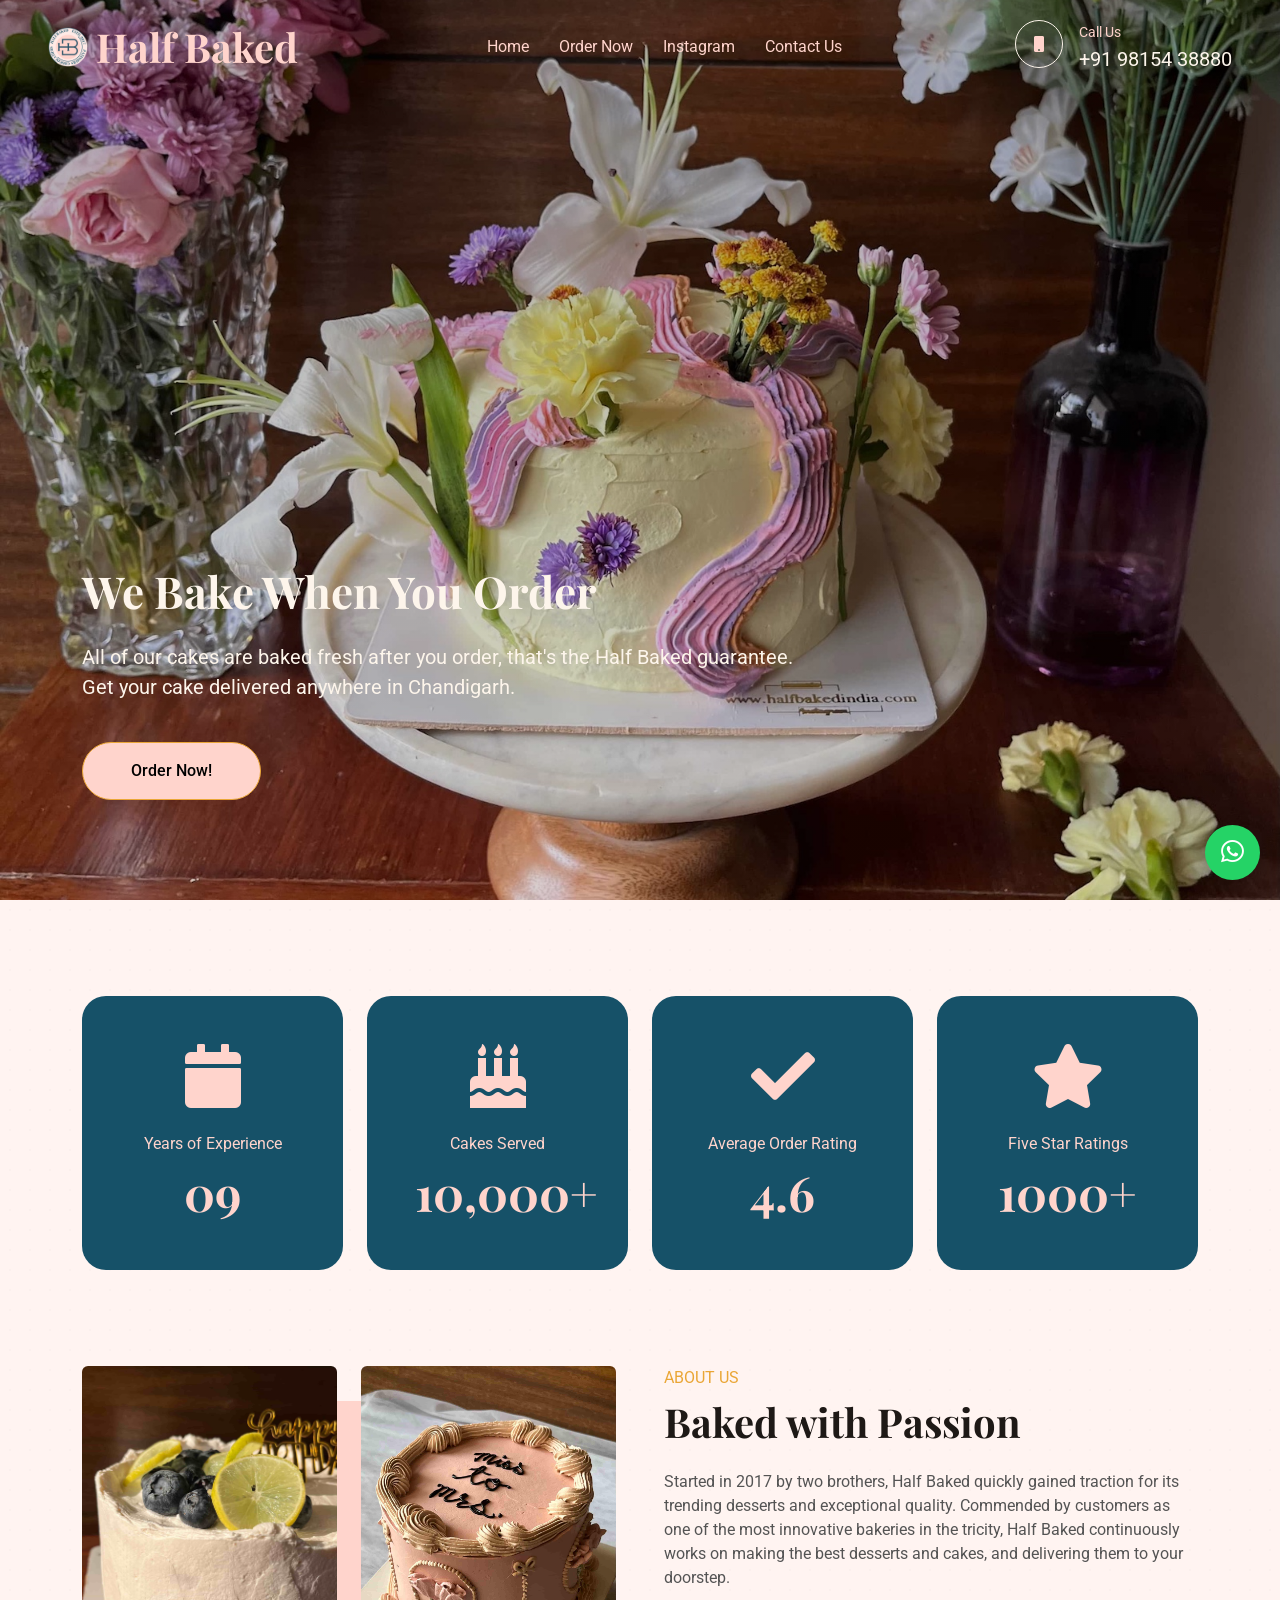
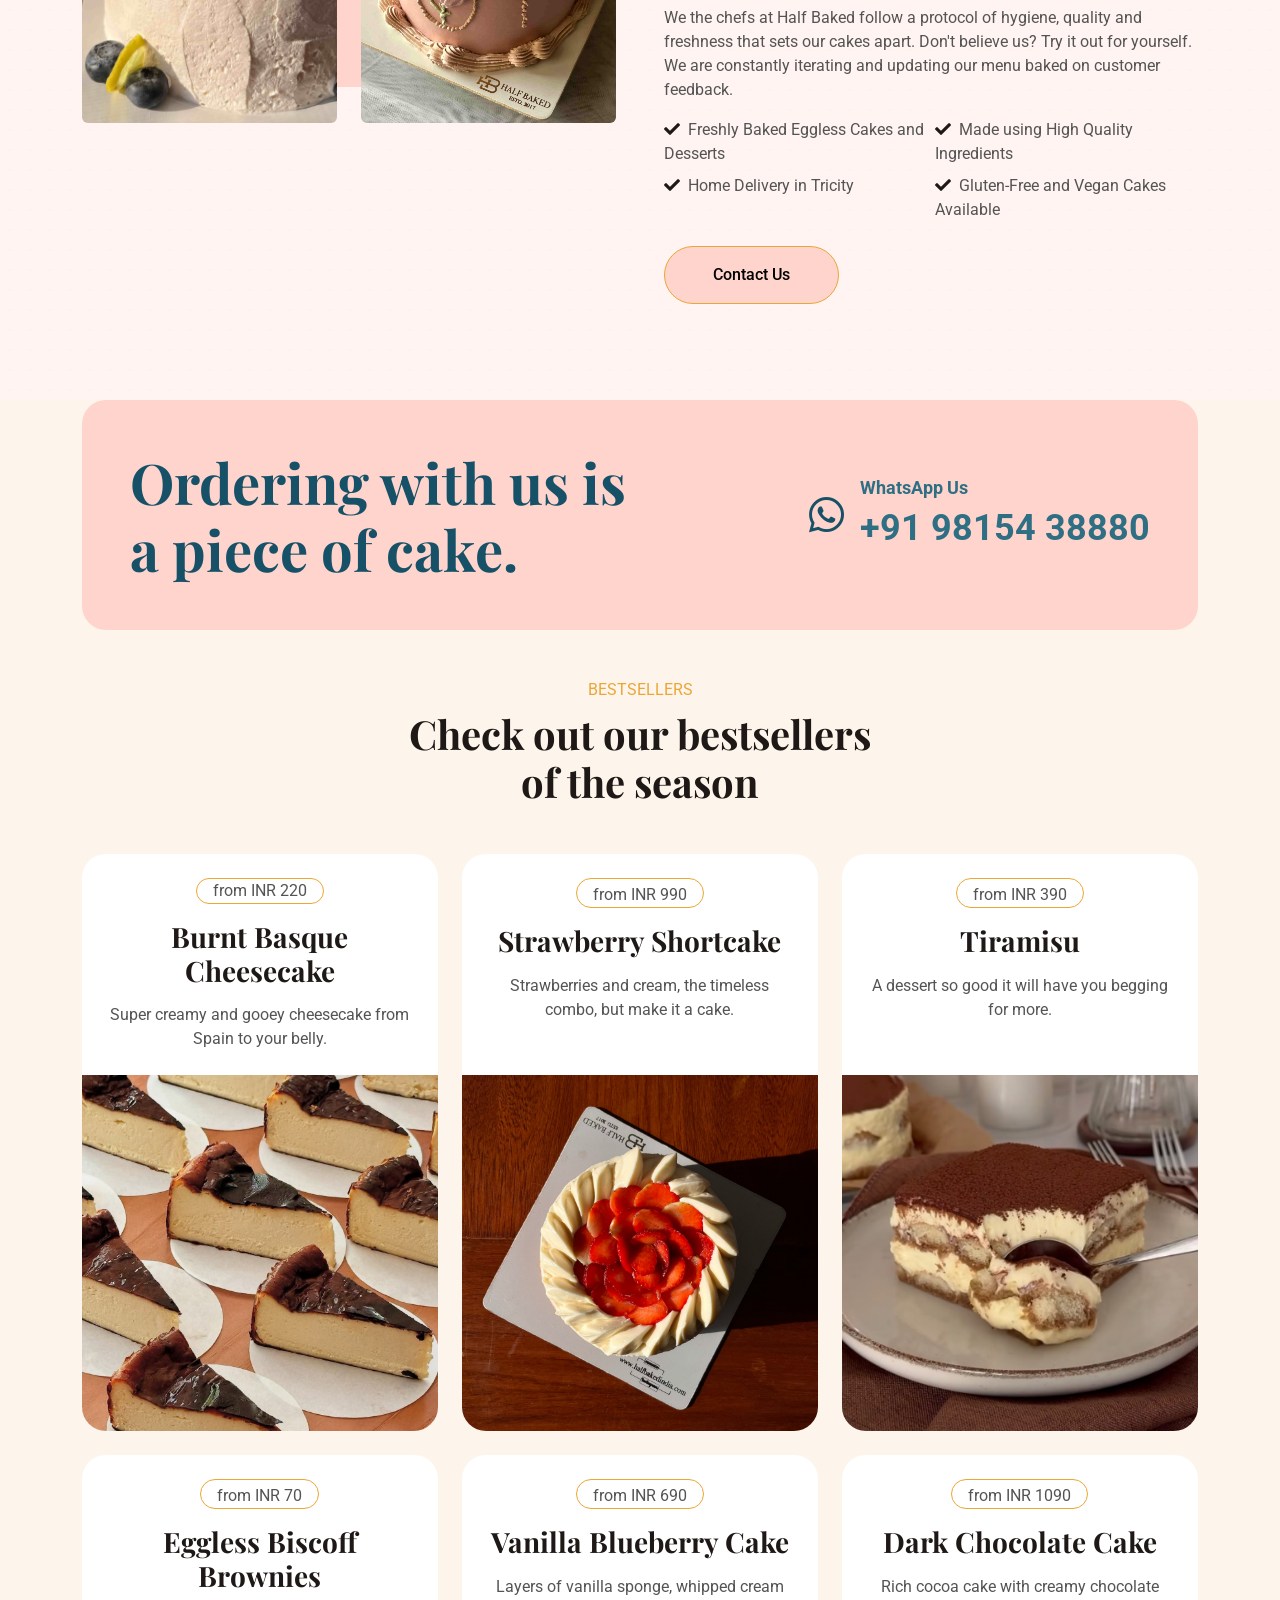
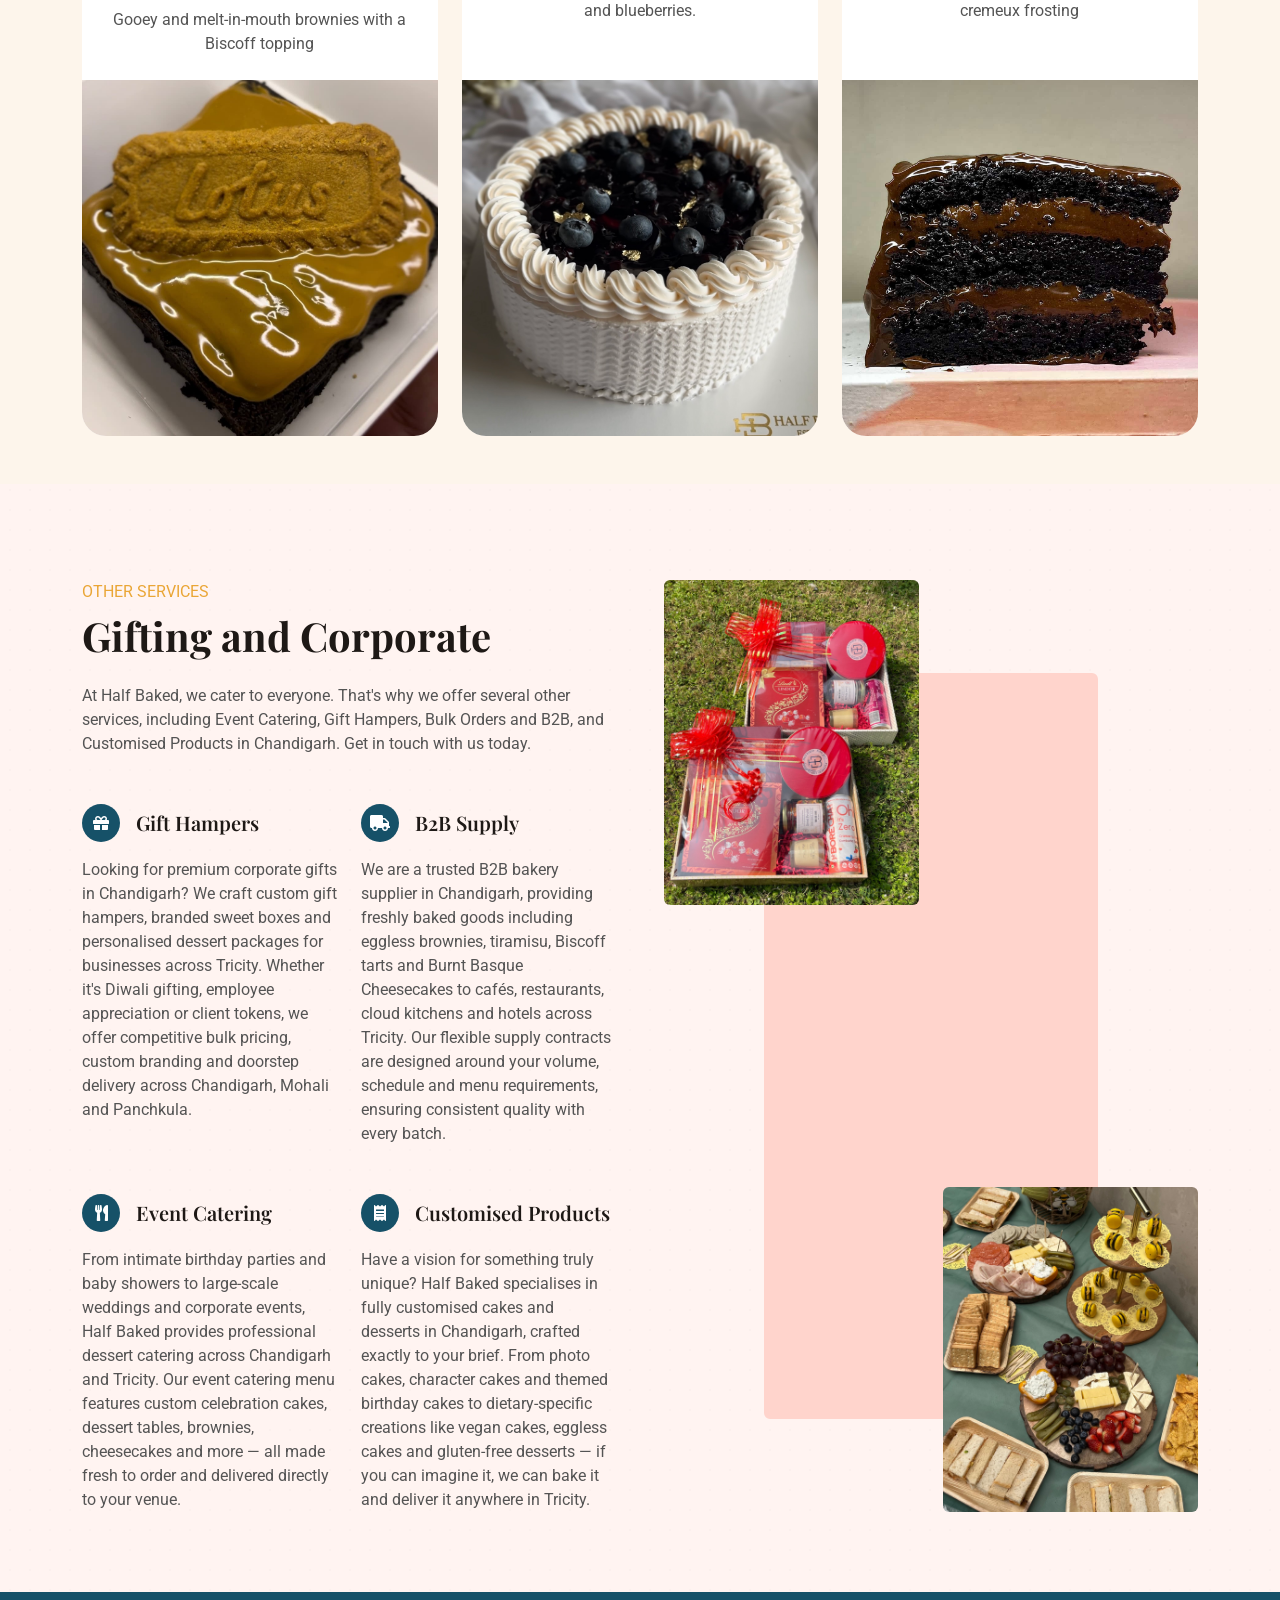
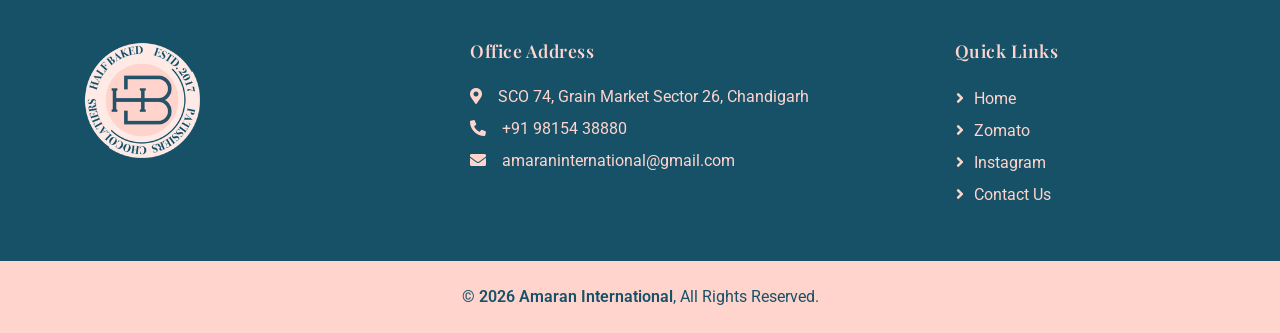
==== commit 1ee300c9: "Add gallery page, blog posts and sitemap" ====
--- a/index.html
+++ b/index.html
@@ -4,55 +4,38 @@
 <head>
     <meta charset="utf-8">
     <title>Half Baked - Online Eggless & Vegan Cake Delivery in Chandigarh</title>
-    <!-- Social Media Preview -->
     <meta property="og:title" content="Half Baked - Made-To-Order Eggless Bakery in Chandigarh">
     <meta property="og:description" content="Freshly baked eggless cakes, trending desserts & custom cakes home delivered in Chandigarh. Order now!">
     <meta property="og:image" content="https://www.halfbakedindia.com/img/LOGO.png">
     <meta property="og:url" content="https://www.halfbakedindia.com">
     <meta property="og:type" content="website">
     <meta name="twitter:card" content="summary_large_image">
-    <meta content="width=device-width, initial-scale=1.0" name="viewport">
-    <meta content="" name="keywords" content="Bakery in Chandigarh, fresh cakes, custom birthday cakes, wedding cakes, vegan desserts, cheesecake, cupcakes, brownies, best bakery in Chandigarh">
-    <meta content="" name="description" content="Discover fresh cakes, customised cakes & trending desserts in Chandigarh. Order online for same day cake delivery to your doorstep.">
-
-    <!-- Favicon -->
+    <meta name="viewport" content="width=device-width, initial-scale=1.0">
+    <meta name="keywords" content="Bakery in Chandigarh, fresh cakes, custom birthday cakes, wedding cakes, vegan desserts, cheesecake, cupcakes, brownies, best bakery in Chandigarh">
+    <meta name="description" content="Discover fresh cakes, customised cakes & trending desserts in Chandigarh. Order online for same day cake delivery to your doorstep.">
+
     <link href="img/favicon-32x32.png" rel="icon">
-    <!-- Google Web Fonts -->
     <link rel="preconnect" href="https://fonts.googleapis.com">
     <link rel="preconnect" href="https://fonts.gstatic.com" crossorigin>
-    <link href="https://fonts.googleapis.com/css2?family=Playfair+Display:wght@600;700&display=swap" rel="stylesheet">
-    <!-- Icon Font Stylesheet -->
+    <link href="https://fonts.googleapis.com/css2?family=Roboto:wght@400;500&family=Playfair+Display:wght@600;700&display=swap" rel="stylesheet">
     <link href="https://cdnjs.cloudflare.com/ajax/libs/font-awesome/5.10.0/css/all.min.css" rel="stylesheet">
-    <link href="https://cdn.jsdelivr.net/npm/bootstrap-icons@1.4.1/font/bootstrap-icons.css" rel="stylesheet">
-
-    <!-- Libraries Stylesheet -->
-    <link href="lib/animate/animate.min.css" rel="stylesheet">
     <link href="lib/owlcarousel/assets/owl.carousel.min.css" rel="stylesheet">
-
-    <!-- Customized Bootstrap Stylesheet -->
     <link href="css/bootstrap.min.css" rel="stylesheet">
-
-    <!-- Template Stylesheet -->
     <link href="css/style.css" rel="stylesheet">
 </head>
 
 <body>
-    <!-- Spinner Start -->
+    <!-- Spinner -->
     <div id="spinner" class="show bg-white position-fixed translate-middle w-100 vh-100 top-50 start-50 d-flex align-items-center justify-content-center">
         <div class="spinner-grow text-primary" role="status"></div>
     </div>
-    <!-- Spinner End -->
-
-
-    <!-- Navbar Start -->
-    <nav class="navbar navbar-expand-lg navbar-dark fixed-top py-lg-0 px-lg-5 wow fadeIn" data-wow-delay="0.1s">
+
+    <!-- Navbar -->
+    <nav class="navbar navbar-expand-lg navbar-dark fixed-top py-lg-0 px-lg-5">
         <a href="index.html" class="navbar-brand d-flex align-items-center">
-    <img src="img/android-chrome-192x192.png" alt="Half Baked India" class="brand-logo me-2">
-    <h1 class="brand-title m-0">Half Baked</h1>
-</a>
-        <button type="button" class="navbar-toggler me-4" data-bs-toggle="collapse" data-bs-target="#navbarCollapse">
-            <span class="navbar-toggler-icon"></span>
-        </button>
+            <img src="img/android-chrome-192x192.png" alt="Half Baked India" class="brand-logo me-2">
+            <h1 class="brand-title m-0">Half Baked</h1>
+        </a>
         <div class="collapse navbar-collapse" id="navbarCollapse">
             <div class="navbar-nav mx-auto p-4 p-lg-0">
                 <a href="index.html" class="nav-item nav-link active">Home</a>
@@ -60,7 +43,7 @@
                 <a href="https://www.instagram.com/halfbakedindia" class="nav-item nav-link">Instagram</a>
                 <a href="tel:+919815438880" class="nav-item nav-link">Contact Us</a>
             </div>
-            <div class=" d-none d-lg-flex">
+            <div class="d-none d-lg-flex">
                 <div class="flex-shrink-0 btn-lg-square border border-light rounded-circle">
                     <i class="fa fa-mobile text-primary"></i>
                 </div>
@@ -71,77 +54,82 @@
             </div>
         </div>
     </nav>
-    <!-- Navbar End -->
-
-
-    <!-- Carousel Start -->
-    <section class="container-fluid p-0 pb-5 wow fadeIn" data-wow-delay="0.1s">
+
+    <!-- Carousel -->
+    <section class="container-fluid p-0 pb-5">
         <div class="owl-carousel header-carousel position-relative">
             <div class="owl-carousel-item position-relative">
-                <picture>
-                    <source srcset="img/brownies1.webp" type="image/webp">
-                    <img 
-                        src="img/brownies1.webp"
-                        class="img-fluid"
-                        width="1600"
-                        height="1000"
-                        alt="Brownies in Chandigarh"
-                        fetchpriority="high"
-                        decoding="async">
-                </picture>
+                <img class="img-fluid" src="img/flowercake.jpg" alt="Pinterest Cake in Chandigarh">
                 <div class="owl-carousel-inner">
                     <div class="container">
                         <div class="row justify-content-start">
                             <div class="col-lg-8">
-                                <p class="text-primary text-uppercase fw-bold mb-2"></p>
-                                <h1 class="display-1 text-light mb-4 animated slideInDown">We Bake When You Order</h1>
+                                <h1 class="display-1 text-light mb-4">We Bake When You Order</h1>
                                 <p class="text-light fs-5 mb-4 pb-3">All of our cakes are baked fresh after you order, that's the Half Baked guarantee. Get your cake delivered anywhere in Chandigarh.</p>
-                                <a href="https://www.zomato.com/chandigarh/half-baked-sector-26" class="btn btn-primary rounded-pill py-3 px-5">Order on Zomato!</a>
+                                <a href="https://www.zomato.com/chandigarh/half-baked-sector-26" class="btn btn-primary rounded-pill py-3 px-5">Order Now!</a>
                             </div>
                         </div>
                     </div>
                 </div>
             </div>
             <div class="owl-carousel-item position-relative">
-                <img class="img-fluid" src="img/flowercake.jpg" loading="lazy" decoding="async" alt="Eggless Cake Delivery in Chandigarh">
+                <img class="img-fluid" src="img/mango-cake-ordering.jpg" alt="Vegan Cake Delivery in Chandigarh">
                 <div class="owl-carousel-inner">
                     <div class="container">
                         <div class="row justify-content-start">
                             <div class="col-lg-8">
-                                <p class="text-primary text-uppercase fw-bold mb-2"></p>
-                                <h1 class="display-1 text-light mb-4 animated slideInDown">Have your cake, and Eat it too.</h1>
+                                <h1 class="display-1 text-light mb-4">Have your cake, and Eat it too.</h1>
                                 <p class="text-light fs-5 mb-4 pb-3">We bake what you say, so you can customise your cakes endlessly, from the flavor down to the design. Personalise your cake and get it delivered to your doorstep.</p>
-                                <a href="tel:919815438880" class="btn btn-primary rounded-pill py-3 px-5">Call Us!</a>
-                            </div>
-                        </div>
-                    </div>
-                </div>
-            </div>
-            <div class="owl-carousel-item position-relative">
-                <img class="img-fluid" src="img/mangocake1.jpg" loading="lazy" decoding="async" alt="Vegan Cake Delivery in Chandigarh">
-                <div class="owl-carousel-inner">
-                    <div class="container">
-                        <div class="row justify-content-start">
-                            <div class="col-lg-8">
-                                <p class="text-primary text-uppercase fw-bold mb-2"></p>
-                                <h1 class="display-1 text-light mb-4 animated slideInDown">Icing on the Cake</h1>
-                                <p class="text-light fs-5 mb-4 pb-3">We accept orders on Zomato and Call. Not a call person? WhatsApp us and get your freshly baked cake delivered home..</p>
-                                <a href="https://wa.me/919815438880" class="btn btn-primary rounded-pill py-3 px-5">WhatsApp Us!</a>
-                            </div>
-                        </div>
-                    </div>
-                </div>
-            </div>
-        </div>
-    </section>
-    <!-- Carousel End -->
-
-
-    <!-- About Start -->
+                                <a href="contact.html" class="btn btn-primary rounded-pill py-3 px-5">Contact Us!</a>
+                            </div>
+                        </div>
+                    </div>
+                </div>
+            </div>
+        </div>
+    </section>
+
+    <!-- Facts -->
     <section class="container-xxl py-6">
         <div class="container">
+            <div class="row g-4">
+                <div class="col-lg-3 col-md-6">
+                    <div class="fact-item rounded text-center h-100 p-5">
+                        <i class="fa fa-calendar fa-4x mb-4"></i>
+                        <p class="mb-2">Years of Experience</p>
+                        <h1 class="display-5 mb-0">09</h1>
+                    </div>
+                </div>
+                <div class="col-lg-3 col-md-6">
+                    <div class="fact-item rounded text-center h-100 p-5">
+                        <i class="fa fa-birthday-cake fa-4x mb-4"></i>
+                        <p class="mb-2">Cakes Served</p>
+                        <h1 class="display-5 mb-0">10,000+</h1>
+                    </div>
+                </div>
+                <div class="col-lg-3 col-md-6">
+                    <div class="fact-item rounded text-center h-100 p-5">
+                        <i class="fa fa-check fa-4x mb-4"></i>
+                        <p class="mb-2">Average Order Rating</p>
+                        <h1 class="display-5 mb-0">4.6</h1>
+                    </div>
+                </div>
+                <div class="col-lg-3 col-md-6">
+                    <div class="fact-item rounded text-center h-100 p-5">
+                        <i class="fa fa-star fa-4x mb-4"></i>
+                        <p class="mb-2">Five Star Ratings</p>
+                        <h1 class="display-5 mb-0">1000+</h1>
+                    </div>
+                </div>
+            </div>
+        </div>
+    </section>
+
+    <!-- About -->
+    <section class="container-xxl py-6">
+        <div class="container">
             <div class="row g-5">
-                <div class="col-lg-6 wow fadeInUp" data-wow-delay="0.1s">
+                <div class="col-lg-6">
                     <div class="row img-twice position-relative h-0">
                         <div class="col-6">
                             <img class="img-fluid rounded" src="img/IMG_7281.jpg" alt="Custom cake delivery in Chandigarh">
@@ -151,25 +139,17 @@
                         </div>
                     </div>
                 </div>
-                <div class="col-lg-6 wow fadeInUp" data-wow-delay="0.5s">
+                <div class="col-lg-6">
                     <div class="h-100">
                         <p class="text-primary text-uppercase mb-2">About Us</p>
                         <h1 class="display-6 mb-4">Baked with Passion</h1>
                         <p>Started in 2017 by two brothers, Half Baked quickly gained traction for its trending desserts and exceptional quality. Commended by customers as one of the most innovative bakeries in the tricity, Half Baked continuously works on making the best desserts and cakes, and delivering them to your doorstep.</p>
                         <p>We the chefs at Half Baked follow a protocol of hygiene, quality and freshness that sets our cakes apart. Don't believe us? Try it out for yourself. We are constantly iterating and updating our menu baked on customer feedback.</p>
                         <div class="row g-2 mb-4">
-                            <div class="col-sm-6">
-                                <i class="fa fa-check text-dark me-2"></i>Freshly Baked Eggless Cakes and Desserts
-                            </div>
-                            <div class="col-sm-6">
-                                <i class="fa fa-check text-dark me-2"></i>Made using High Quality Ingredients
-                            </div>
-                            <div class="col-sm-6">
-                                <i class="fa fa-check text-dark me-2"></i>Home Delivery in Tricity
-                            </div>
-                            <div class="col-sm-6">
-                                <i class="fa fa-check text-dark me-2"></i>Gluten-Free and Vegan Cakes Available
-                            </div>
+                            <div class="col-sm-6"><i class="fa fa-check text-dark me-2"></i>Freshly Baked Eggless Cakes and Desserts</div>
+                            <div class="col-sm-6"><i class="fa fa-check text-dark me-2"></i>Made using High Quality Ingredients</div>
+                            <div class="col-sm-6"><i class="fa fa-check text-dark me-2"></i>Home Delivery in Tricity</div>
+                            <div class="col-sm-6"><i class="fa fa-check text-dark me-2"></i>Gluten-Free and Vegan Cakes Available</div>
                         </div>
                         <a class="btn btn-primary rounded-pill py-3 px-5" href="https://www.zomato.com/chandigarh/half-baked-sector-26">Contact Us</a>
                     </div>
@@ -177,73 +157,32 @@
             </div>
         </div>
     </section>
-    <!-- About End -->
-
-      <!-- Facts Start -->
-    <section class="container-xxl py-6">
-        <div class="container">
-            <div class="row g-4">
-                <div class="col-lg-3 col-md-6 wow fadeIn" data-wow-delay="0.1s">
-                    <div class="fact-item bg-light rounded text-center h-100 p-5">
-                        <i class="fa fa-calendar fa-4x text-primary mb-4"></i>
-                        <p class="mb-2">Years of Experience</p>
-                        <h1 class="display-5 mb-0" data-toggle="">09</h1>
-                    </div>
-                </div>
-                <div class="col-lg-3 col-md-6 wow fadeIn" data-wow-delay="0.3s">
-                    <div class="fact-item bg-light rounded text-center h-100 p-5">
-                        <i class="fa fa-birthday-cake fa-4x text-primary mb-4"></i>
-                        <p class="mb-2">Cakes Served</p>
-                        <h1 class="display-5 mb-0" data-toggle="">10,000+</h1>
-                    </div>
-                </div>
-                <div class="col-lg-3 col-md-6 wow fadeIn" data-wow-delay="0.5s">
-                    <div class="fact-item bg-light rounded text-center h-100 p-5">
-                        <i class="fa fa-check fa-4x text-primary mb-4"></i>
-                        <p class="mb-2">Average Order Rating</p>
-                        <h1 class="display-5 mb-0" data-toggle="">4.6</h1>
-                    </div>
-                </div>
-                <div class="col-lg-3 col-md-6 wow fadeIn" data-wow-delay="0.7s">
-                    <div class="fact-item bg-light rounded text-center h-100 p-5">
-                        <i class="fa fa-star fa-4x text-primary mb-4"></i>
-                        <p class="mb-2">Five Star Ratings</p>
-                        <h1 class="display-5 mb-0" data-toggle="">1000+</h1>
-                    </div>
-                </div>
-            </div>
-        </div>
-    </section>
-    <!-- Facts End -->
-    <!-- Product Start -->
+
+    <!-- Products -->
     <section class="container-xxl bg-light my-6 py-6 pt-0">
         <div class="container">
-            <div class="cta-peach text-light rounded-bottom p-5 my-6 mt-0 wow fadeInUp" data-wow-delay="0.1s">
+            <div class="cta-peach text-light rounded-bottom p-5 my-6 mt-0">
                 <div class="row g-4 align-items-center">
                     <div class="col-lg-6">
                         <h2 class="display-4 mb-0">Ordering with us is a piece of cake.</h2>
                     </div>
                     <div class="col-lg-6 text-lg-end">
-                        <a href="https://wa.me/919815438880" 
-                            class="d-inline-flex align-items-center text-start text-decoration-none">
-
-                                 <i class="fab fa-whatsapp flex-shrink-0"></i>
-
-                                <div class="ms-3">
-                                     <p class="fs-5 fw-bold mb-0">WhatsApp Us</p>
-                                      <p class="fs-1 fw-bold mb-0">+91 98154 38880</p>
-                                </div>
+                        <a href="https://wa.me/919815438880" class="d-inline-flex align-items-center text-start text-decoration-none">
+                            <i class="fab fa-whatsapp flex-shrink-0"></i>
+                            <div class="ms-3">
+                                <p class="fs-5 fw-bold mb-0">WhatsApp Us</p>
+                                <p class="fs-1 fw-bold mb-0">+91 98154 38880</p>
+                            </div>
                         </a>
-
-                    </div>
-                </div>
-            </div>
-            <div class="text-center mx-auto mb-5 wow fadeInUp" data-wow-delay="0.1s" style="max-width: 500px;">
+                    </div>
+                </div>
+            </div>
+            <div class="text-center mx-auto mb-5" style="max-width: 500px;">
                 <p class="text-primary text-uppercase mb-2">Bestsellers</p>
                 <h1 class="display-6 mb-4">Check out our bestsellers of the season</h1>
             </div>
             <div class="row g-4">
-                <div class="col-lg-4 col-md-6 wow fadeInUp" data-wow-delay="0.1s">
+                <div class="col-lg-4 col-md-6">
                     <div class="product-item d-flex flex-column bg-white rounded overflow-hidden h-100">
                         <div class="text-center p-4">
                             <div class="d-inline-block border border-primary rounded-pill px-3 mb-3">from INR 220</div>
@@ -252,11 +191,10 @@
                         </div>
                         <div class="position-relative mt-auto">
                             <img class="img-fluid" src="img/IMG_DAD2E8A520F6-1.jpg" alt="Best Burnt Basque Cheesecake in Chandigarh">
-                            
-                        </div>
-                    </div>
-                </div>
-                <div class="col-lg-4 col-md-6 wow fadeInUp" data-wow-delay="0.3s">
+                        </div>
+                    </div>
+                </div>
+                <div class="col-lg-4 col-md-6">
                     <div class="product-item d-flex flex-column bg-white rounded overflow-hidden h-100">
                         <div class="text-center p-4">
                             <div class="d-inline-block border border-primary rounded-pill pt-1 px-3 mb-3">from INR 990</div>
@@ -268,7 +206,7 @@
                         </div>
                     </div>
                 </div>
-                <div class="col-lg-4 col-md-6 wow fadeInUp" data-wow-delay="0.5s">
+                <div class="col-lg-4 col-md-6">
                     <div class="product-item d-flex flex-column bg-white rounded overflow-hidden h-100">
                         <div class="text-center p-4">
                             <div class="d-inline-block border border-primary rounded-pill pt-1 px-3 mb-3">from INR 390</div>
@@ -280,19 +218,19 @@
                         </div>
                     </div>
                 </div>
-                <div class="col-lg-4 col-md-6 wow fadeInUp" data-wow-delay="0.5s">
+                <div class="col-lg-4 col-md-6">
                     <div class="product-item d-flex flex-column bg-white rounded overflow-hidden h-100">
                         <div class="text-center p-4">
                             <div class="d-inline-block border border-primary rounded-pill pt-1 px-3 mb-3">from INR 70</div>
                             <h3 class="mb-3">Eggless Biscoff Brownies</h3>
-                            <span>Gooey and melt-in-mouth brownies with a Biscoff topping </span>
+                            <span>Gooey and melt-in-mouth brownies with a Biscoff topping</span>
                         </div>
                         <div class="position-relative mt-auto">
                             <img class="img-fluid" src="img/biscoffbrownies-2.jpg" alt="Brownies in Chandigarh">
                         </div>
                     </div>
                 </div>
-                <div class="col-lg-4 col-md-6 wow fadeInUp" data-wow-delay="0.5s">
+                <div class="col-lg-4 col-md-6">
                     <div class="product-item d-flex flex-column bg-white rounded overflow-hidden h-100">
                         <div class="text-center p-4">
                             <div class="d-inline-block border border-primary rounded-pill pt-1 px-3 mb-3">from INR 690</div>
@@ -304,12 +242,12 @@
                         </div>
                     </div>
                 </div>
-                <div class="col-lg-4 col-md-6 wow fadeInUp" data-wow-delay="0.5s">
+                <div class="col-lg-4 col-md-6">
                     <div class="product-item d-flex flex-column bg-white rounded overflow-hidden h-100">
                         <div class="text-center p-4">
                             <div class="d-inline-block border border-primary rounded-pill pt-1 px-3 mb-3">from INR 1090</div>
                             <h3 class="mb-3">Dark Chocolate Cake</h3>
-                            <span>Rich cocoa cake with creamy chocolate cremeux frosting </span>
+                            <span>Rich cocoa cake with creamy chocolate cremeux frosting</span>
                         </div>
                         <div class="position-relative mt-auto">
                             <img class="img-fluid" src="img/choccake.jpg" alt="Best Chocolate Cake Chandigarh">
@@ -319,57 +257,55 @@
             </div>
         </div>
     </section>
-    <!-- Product End -->
-
-
-    <!-- Service Start -->
+
+    <!-- Services -->
     <section class="container-xxl py-6">
         <div class="container">
             <div class="row g-5">
-                <div class="col-lg-6 wow fadeInUp" data-wow-delay="0.1s">
+                <div class="col-lg-6">
                     <p class="text-primary text-uppercase mb-2">Other Services</p>
                     <h1 class="display-6 mb-4">Gifting and Corporate</h1>
                     <p class="mb-5">At Half Baked, we cater to everyone. That's why we offer several other services, including Event Catering, Gift Hampers, Bulk Orders and B2B, and Customised Products in Chandigarh. Get in touch with us today.</p>
                     <div class="row gy-5 gx-4">
-                        <div class="col-sm-6 wow fadeIn" data-wow-delay="0.1s">
+                        <div class="col-sm-6">
                             <div class="d-flex align-items-center mb-3">
                                 <div class="flex-shrink-0 btn-square icon-teal rounded-circle me-3">
                                     <i class="fa fa-gift text-white"></i>
                                 </div>
-                                <h5 class="mb-0">Corporate Gifting</h5>
-                            </div>
-                            <span>We provide Corporate Gifts in Chandigarh with endless customisations and highly competitive pricing. </span>
-                        </div>
-                        <div class="col-sm-6 wow fadeIn" data-wow-delay="0.2s">
+                                <h5 class="mb-0">Gift Hampers</h5>
+                            </div>
+                            <span>Looking for premium corporate gifts in Chandigarh? We craft custom gift hampers, branded sweet boxes and personalised dessert packages for businesses across Tricity. Whether it's Diwali gifting, employee appreciation or client tokens, we offer competitive bulk pricing, custom branding and doorstep delivery across Chandigarh, Mohali and Panchkula.</span>
+                        </div>
+                        <div class="col-sm-6">
                             <div class="d-flex align-items-center mb-3">
                                 <div class="flex-shrink-0 btn-square icon-teal rounded-circle me-3">
                                     <i class="fa fa-truck text-white"></i>
                                 </div>
                                 <h5 class="mb-0">B2B Supply</h5>
                             </div>
-                            <span>We supply bakery goods like brownies and tiramisu to multiple F&B Outlets in Tricity, as B2B contracts.</span>
-                        </div>
-                        <div class="col-sm-6 wow fadeIn" data-wow-delay="0.3s">
+                            <span>We are a trusted B2B bakery supplier in Chandigarh, providing freshly baked goods including eggless brownies, tiramisu, Biscoff tarts and Burnt Basque Cheesecakes to cafés, restaurants, cloud kitchens and hotels across Tricity. Our flexible supply contracts are designed around your volume, schedule and menu requirements, ensuring consistent quality with every batch.</span>
+                        </div>
+                        <div class="col-sm-6">
                             <div class="d-flex align-items-center mb-3">
                                 <div class="flex-shrink-0 btn-square icon-teal rounded-circle me-3">
                                     <i class="fa fa-utensils text-white"></i>
                                 </div>
                                 <h5 class="mb-0">Event Catering</h5>
                             </div>
-                            <span>From birthday parties to anniversaries, we can cater any event with an impressive range of baked goods, anywhere in Chandigarh.</span>
-                        </div>
-                        <div class="col-sm-6 wow fadeIn" data-wow-delay="0.4s">
+                            <span>From intimate birthday parties and baby showers to large-scale weddings and corporate events, Half Baked provides professional dessert catering across Chandigarh and Tricity. Our event catering menu features custom celebration cakes, dessert tables, brownies, cheesecakes and more — all made fresh to order and delivered directly to your venue.</span>
+                        </div>
+                        <div class="col-sm-6">
                             <div class="d-flex align-items-center mb-3">
                                 <div class="flex-shrink-0 btn-square icon-teal rounded-circle me-3">
                                     <i class="fa fa-receipt text-white"></i>
                                 </div>
                                 <h5 class="mb-0">Customised Products</h5>
                             </div>
-                            <span>Have a taste for something different? We got you covered. We can make just about anything you can think of.</span>
-                        </div>
-                    </div>
-                </div>
-                <div class="col-lg-6 wow fadeInUp" data-wow-delay="0.5s">
+                            <span>Have a vision for something truly unique? Half Baked specialises in fully customised cakes and desserts in Chandigarh, crafted exactly to your brief. From photo cakes, character cakes and themed birthday cakes to dietary-specific creations like vegan cakes, eggless cakes and gluten-free desserts — if you can imagine it, we can bake it and deliver it anywhere in Tricity.</span>
+                        </div>
+                    </div>
+                </div>
+                <div class="col-lg-6">
                     <div class="row img-twice position-relative h-100">
                         <div class="col-6">
                             <img class="img-fluid rounded" src="img/gifts.jpg" alt="Corporate gift baskets in Chandigarh">
@@ -382,94 +318,79 @@
             </div>
         </div>
     </section>
-    <!-- Service End -->
-
-
-    <!-- Footer Start -->
-<div class="container-fluid footer-custom mt-4 py-4 wow fadeIn">
+
+    <!-- Mobile Bottom Nav -->
+    <div class="mobile-bottom-nav">
+        <a href="index.html" class="nav-active">
+            <i class="fa fa-home"></i>
+            <span>Home</span>
+        </a>
+        <a href="https://www.zomato.com/chandigarh/half-baked-sector-26" target="_blank">
+            <i class="fa fa-shopping-bag"></i>
+            <span>Order Now</span>
+        </a>
+        <a href="https://www.instagram.com/halfbakedindia" target="_blank">
+            <i class="fab fa-instagram"></i>
+            <span>Instagram</span>
+        </a>
+    </div>
+
+   <!-- Footer -->
+    <div class="container-fluid footer-custom">
         <div class="container py-5">
-            <div class="row g-5">
-                <div class="col-lg-3 col-md-6">
-                    <h4 class="text-light mb-4">Office Address</h4>
-                    <p class="mb-2"><i class="fa fa-map-marker-alt me-3"></i>SCO 74, Grain Market Sector 26, Chandigarh </p>
-                    <p class="mb-2"><i class="fa fa-phone-alt me-3"></i>+91 98154 38880</p>
-                    <p class="mb-2"><i class="fa fa-envelope me-3"></i>amaraninternational@gmail.com</p>
-                    <div class="d-flex pt-2">
-                    </div>
-                </div>
-                <div class="col-lg-3 col-md-6">
-                    <h4 class="text-light mb-4">Quick Links</h4>
-                    <a class="btn btn-link" href="#">Home</a>
-                    <a class="btn btn-link" href="https://www.zomato.com/chandigarh/half-baked-sector-26">Zomato</a>
-                    <a class="btn btn-link" href="https://www.instagram.com/halfbakedindia">Instagram</a>
-                    <a class="btn btn-link" href="contact.html">Contact Us</a>
-                </div>
-                <div class="col-lg-3 col-md-6 d-flex align-items-center justify-content-center">
-                 <div class="text-center">
-                    <img src="img/android-chrome-192x192.png" alt="Birthday Cake in Chandigarh" class="footer-logo mb-3">
-                </div>
-            </div>
+            <div class="row g-5 align-items-start justify-content-between">
+
+                <!-- Logo — centred on mobile, first on desktop -->
+                <div class="col-12 col-lg-3 d-flex justify-content-center justify-content-lg-start">
+                    <img src="img/android-chrome-192x192.png" alt="Half Baked India" class="footer-logo">
+                </div>
+
+                <!-- Office Address -->
+                <div class="col-12 col-lg-4">
+                    <h4 class="footer-heading mb-4">Office Address</h4>
+                    <p class="mb-2"><i class="fa fa-map-marker-alt me-3"></i>SCO 74, Grain Market Sector 26, Chandigarh</p>
+                    <p class="mb-2"><i class="fa fa-phone-alt me-3"></i><a href="tel:919815438880">+91 98154 38880</a></p>
+                    <p class="mb-2"><i class="fa fa-envelope me-3"></i><a href="mailto:amaraninternational@gmail.com">amaraninternational@gmail.com</a></p>
+                </div>
+
+                <!-- Quick Links -->
+                <div class="col-12 col-lg-3">
+                    <h4 class="footer-heading mb-4">Quick Links</h4>
+                    <div class="d-flex flex-column">
+                        <a class="btn btn-link" href="#">Home</a>
+                        <a class="btn btn-link" href="https://www.zomato.com/chandigarh/half-baked-sector-26">Zomato</a>
+                        <a class="btn btn-link" href="https://www.instagram.com/halfbakedindia">Instagram</a>
+                        <a class="btn btn-link" href="contact.html">Contact Us</a>
+                    </div>
+                </div>
+
             </div>
         </div>
     </div>
-    <!-- Footer End -->
-
-
-    <!-- Copyright Start -->
-    <div class="container-fluid copyright text-light py-4 wow fadeIn" data-wow-delay="0.1s">
+
+    <!-- Copyright -->
+    <div class="container-fluid copyright py-4">
         <div class="container">
             <div class="row">
-                <div class="col-md-6 text-center text-md-start mb-3 mb-md-0">
-                    &copy; <a href="#"> 2026 Amaran International</a>, All Right Reserved.
-                </div>
-                <div class="col-md-6 text-center text-md-end">
-                    <!--/*** This template is free as long as you keep the footer author’s credit link/attribution link/backlink. If you'd like to use the template without the footer author’s credit link/attribution link/backlink, you can purchase the Credit Removal License from "https://htmlcodex.com/credit-removal". Thank you for your support. ***/-->
+                <div class="col-12 text-center">
+                    &copy; <a href="#">2026 Amaran International</a>, All Rights Reserved.
                 </div>
             </div>
         </div>
     </div>
-    <!-- Copyright End -->
-
-    <!-- JavaScript Libraries -->
-    <script src="https://code.jquery.com/jquery-3.4.1.min.js" defer></script>
-    <script src="https://cdn.jsdelivr.net/npm/bootstrap@5.0.0/dist/js/bootstrap.bundle.min.js" defer></script>
-    <script src="lib/wow/wow.min.js" defer></script>
-    <script src="lib/owlcarousel/owl.carousel.min.js" defer></script>
-    <script src="js/main.js" defer></script>
-
-    <!-- Template Javascript -->
+
+    <!-- Scripts -->
+    <script data-cfasync="false" src="/cdn-cgi/scripts/5c5dd728/cloudflare-static/email-decode.min.js"></script>
+    <script src="https://code.jquery.com/jquery-3.4.1.min.js"></script>
+    <script src="https://cdn.jsdelivr.net/npm/bootstrap@5.0.0/dist/js/bootstrap.bundle.min.js"></script>
+    <script src="lib/owlcarousel/owl.carousel.min.js"></script>
     <script src="js/main.js"></script>
-    <!-- WhatsApp Floating Button -->
-   <a href="https://wa.me/919815438880?text=Hi%20I%20would%20like%20to%20place%20an%20order%20from%20Half%20Baked"
-   class="whatsapp-float"
-   target="_blank"
-   aria-label="Chat on WhatsApp">
-    <i class="fab fa-whatsapp"></i>
-</a>
-<!-- ===== Mobile Bottom Navigation ===== -->
-<div class="mobile-bottom-nav">
-
-    <a href="index.html">
-        <i class="fa fa-home"></i>
-        <span>Home</span>
+
+    <!-- WhatsApp Float -->
+    <a href="https://wa.me/919815438880?text=Hi%20I%20would%20like%20to%20place%20an%20order%20from%20Half%20Baked"
+       class="whatsapp-float" target="_blank" aria-label="Chat on WhatsApp">
+        <i class="fab fa-whatsapp"></i>
     </a>
 
-    <a href="https://www.zomato.com/chandigarh/half-baked-sector-26">
-        <i class="fa fa-shopping-bag"></i>
-        <span>Order</span>
-    </a>
-
-    <a href="https://www.instagram.com/halfbakedindia">
-        <i class="fab fa-instagram"></i>
-        <span>Instagram</span>
-    </a>
-
-    <a href="tel:+919815438880">
-        <i class="fa fa-phone"></i>
-        <span>Call</span>
-    </a>
-
-</div>
 </body>
-
-</html>+</html>
--- a/css/style.css
+++ b/css/style.css
@@ -1,82 +1,65 @@
-/********** Template CSS **********/
+/********** Half Baked India — style.css **********/
+
+/* ===== Variables ===== */
 :root {
-    --bs-primary: #FFD4CC;   /* peach */
-}
-:root {
+    --bs-primary: #FFD4CC;
     --primary: #FFD4CC;
     --secondary: #165168;
     --light: #FFD4CC;
     --dark: #165168;
 }
-/* ===== Main Background Color ===== */
+
+/* ===== Base ===== */
 body {
     background-color: #FFF4F1;
     background-image: radial-gradient(rgba(0,0,0,0.015) 1px, transparent 1px);
     background-size: 20px 20px;
-    font-family: system-ui, -apple-system, BlinkMacSystemFont, "Segoe UI", sans-serif;
-}
-h4,
-h5,
-h6,
-.h4,
-.h5,
-.h6 {
+}
+
+h4, h5, h6, .h4, .h5, .h6 {
     font-weight: 600 !important;
 }
 
-.py-6 {
-    padding-top: 3rem;
-    padding-bottom: 3rem;
-}
-
-.my-6 {
-    margin-top: 3rem;
-    margin-bottom: 3rem;
-}
-
-/*** Spinner ***/
+.py-6 { padding-top: 3rem; padding-bottom: 3rem; }
+.my-6 { margin-top: 3rem; margin-bottom: 3rem; }
+
+.back-to-top {
+    position: fixed;
+    display: none;
+    right: 30px;
+    bottom: 30px;
+    z-index: 99;
+}
+
+/* ===== Spinner ===== */
 #spinner {
     opacity: 0;
     visibility: hidden;
-    transition: opacity .2s ease-out, visibility 0s linear .5s;
+    transition: opacity .5s ease-out, visibility 0s linear .5s;
     z-index: 99999;
 }
-
 #spinner.show {
     transition: opacity .5s ease-out, visibility 0s linear 0s;
     visibility: visible;
     opacity: 1;
 }
 
-
-/*** Button ***/
+/* ===== Buttons ===== */
 .btn {
     font-weight: 500;
-    transition: .2s;
-}
-
+    transition: .5s;
+}
 .btn.btn-primary {
     background-color: #FFD4CC;
-}
-
-.btn-square {
-    width: 38px;
-    height: 38px;
-}
-
-.btn-sm-square {
-    width: 32px;
-    height: 32px;
-}
-
-.btn-lg-square {
-    width: 48px;
-    height: 48px;
-}
-
-.btn-square,
-.btn-sm-square,
-.btn-lg-square {
+    border-radius: 12px !important;
+}
+.btn.rounded-pill {
+    border-radius: 50px !important;
+}
+.btn-square  { width: 38px; height: 38px; }
+.btn-sm-square { width: 32px; height: 32px; }
+.btn-lg-square { width: 48px; height: 48px; }
+.btn-square, .btn-sm-square, .btn-lg-square {
     padding: 0;
     display: flex;
     align-items: center;
@@ -84,8 +67,7 @@
     font-weight: normal;
 }
 
-
-/*** Navbar ***/
+/* ===== Navbar ===== */
 .navbar .dropdown-toggle::after {
     border: none;
     content: "\f107";
@@ -94,35 +76,92 @@
     vertical-align: middle;
     margin-left: 8px;
 }
-
 .navbar .navbar-nav .nav-link {
     padding: 35px 15px;
     color: var(--light);
     outline: none;
 }
-
 .navbar .navbar-nav .nav-link:hover,
 .navbar .navbar-nav .nav-link.active {
     color: var(--primary);
 }
-
-
-
-/*** Header ***/
+.navbar.fixed-top {
+    transition: background-color 0.4s ease, padding 0.4s ease;
+}
+.navbar.fixed-top.bg-dark,
+.navbar.fixed-top.shadow-sm,
+.navbar.fixed-top.scrolled {
+    background: rgba(22, 81, 104, 0.75) !important;
+    backdrop-filter: blur(6px);
+}
+.navbar .text-primary {
+    color: #FFD4CC !important;
+}
+
+@media (max-width: 991.98px) {
+    .navbar .navbar-nav {
+        margin-top: 10px;
+        border-top: 1px solid rgba(255,255,255,.3);
+        background: var(--dark);
+    }
+    .navbar .navbar-nav .nav-link {
+        padding: 10px 0;
+    }
+}
+
+@media (min-width: 992px) {
+    .navbar .nav-item .dropdown-menu {
+        display: block;
+        visibility: hidden;
+        top: 100%;
+        transform: rotateX(-75deg);
+        transform-origin: 0% 0%;
+        transition: .5s;
+        opacity: 0;
+    }
+    .navbar .nav-item:hover .dropdown-menu {
+        transform: rotateX(0deg);
+        visibility: visible;
+        transition: .5s;
+        opacity: 1;
+    }
+}
+
+/* ===== Logo ===== */
+.brand-title {
+    color: #FFD4CC !important;
+    font-family: 'Playfair Display', serif;
+}
+.brand-logo {
+    height: 40px;
+    width: auto;
+}
+
+/* ===== Hero Carousel ===== */
+.header-carousel,
+.header-carousel .owl-stage-outer,
+.header-carousel .owl-stage,
+.header-carousel .owl-item,
+.header-carousel .owl-carousel-item {
+    height: 100svh;
+}
+.header-carousel .owl-carousel-item {
+    position: relative;
+}
+.header-carousel .owl-carousel-item img {
+    width: 100%;
+    height: 100%;
+    object-fit: cover;
+}
 .header-carousel .owl-carousel-inner {
     position: absolute;
     inset: 0;
     display: flex;
     flex-direction: column;
-    justify-content: flex-end;   /* push content to bottom */
-    padding: 0 28px 100px;       /* bottom spacing */
-    background: linear-gradient(
-        rgba(0,0,0,0.32),
-        rgba(0,0,0,0.15)
-    );
-}
-
-
+    justify-content: flex-end;
+    padding: 0 28px 100px;
+    background: linear-gradient(rgba(0,0,0,0.32), rgba(0,0,0,0.15));
+}
 .header-carousel .owl-nav {
     position: relative;
     width: 80px;
@@ -132,7 +171,6 @@
     justify-content: center;
     align-items: center;
 }
-
 .header-carousel .owl-nav::before {
     position: absolute;
     content: "";
@@ -143,26 +181,45 @@
     background: #FFFFFF;
     transform: rotate(45deg);
 }
-
 .header-carousel .owl-nav .owl-prev,
 .header-carousel .owl-nav .owl-next {
     position: relative;
     font-size: 40px;
     color: var(--primary);
-    transition: .25s;
+    transition: .5s;
     z-index: 1;
 }
-
 .header-carousel .owl-nav .owl-prev:hover,
 .header-carousel .owl-nav .owl-next:hover {
     color: var(--dark);
 }
-.header-carousel .owl-carousel-item {
-    aspect-ratio: 16 / 10;
-}
-
-
-/*** About ***/
+.page-header {
+    margin-bottom: 6rem;
+    background: linear-gradient(rgba(0,0,0,.5), rgba(0,0,0,.5)), url(../img/carousel-1.jpg) center center no-repeat;
+    background-size: cover;
+}
+.breadcrumb-item+.breadcrumb-item::before {
+    color: var(--light);
+}
+
+/*** Facts ***/
+.fact-item {
+    background: #165168 !important;
+    border: none !important;
+    color: #FFD4CC !important;
+    transition: .5s;
+    border-radius: 24px !important;
+}
+.fact-item h1, .fact-item h2, .fact-item h3, .fact-item h4,
+.fact-item p, .fact-item small, .fact-item i {
+    color: #FFD4CC !important;
+}
+.fact-item:hover {
+    background: #1b617a !important;
+    transform: translateY(-6px);
+}
+
+/* ===== About ===== */
 .img-twice::before {
     position: absolute;
     content: "";
@@ -175,13 +232,18 @@
     border-radius: 6px;
     z-index: -1;
 }
-
-
-/*** Product ***/
+.about .text-primary,
+.about-us .text-primary,
+.section-title .text-primary {
+    color: #FFD4CC !important;
+}
+
+/* ===== Products ===== */
 .product-item {
-    transition: .2s;
-}
-
+    transition: .5s;
+    border-radius: 24px !important;
+    overflow: hidden;
+}
 .product-item .product-overlay {
     position: absolute;
     width: 100%;
@@ -191,168 +253,162 @@
     display: flex;
     align-items: center;
     justify-content: center;
-    background: rgba(0, 0, 0, .5);
+    background: rgba(0,0,0,.5);
     overflow: hidden;
     opacity: 0;
-    transition: .2s;
-}
-
+    transition: .5s;
+}
 .product-item:hover .product-overlay {
     height: 100%;
     opacity: 1;
 }
 
-
-/*** Footer ***/
-.footer .btn.btn-link {
+/* ===== Team ===== */
+.team-item .team-text {
+    position: relative;
+    height: 100px;
+    overflow: hidden;
+}
+.team-item .team-title {
+    position: absolute;
+    width: 100%;
+    height: 100%;
+    top: 0;
+    left: 0;
+    display: flex;
+    flex-direction: column;
+    align-items: center;
+    justify-content: center;
+    background: var(--light);
+    transition: .5s;
+}
+.team-item:hover .team-title { top: -100px; }
+.team-item .team-social {
+    position: absolute;
+    width: 100%;
+    height: 100%;
+    top: 100px;
+    left: 0;
+    display: flex;
+    align-items: center;
+    justify-content: center;
+    background: var(--primary);
+    transition: .5s;
+}
+.team-item .team-social .btn { margin: 0 3px; }
+.team-item:hover .team-social { top: 0; }
+
+/* ===== Testimonials ===== */
+.testimonial-carousel .owl-item .testimonial-item img {
+    width: 60px;
+    height: 60px;
+}
+.testimonial-carousel .owl-item .testimonial-item,
+.testimonial-carousel .owl-item .testimonial-item * {
+    transition: .5s;
+}
+.testimonial-carousel .owl-item.center .testimonial-item {
+    background: var(--primary) !important;
+}
+.testimonial-carousel .owl-item.center .testimonial-item * {
+    color: #FFFFFF !important;
+}
+.testimonial-carousel .owl-nav {
+    margin-top: 30px;
+    display: flex;
+    justify-content: center;
+}
+.testimonial-carousel .owl-nav .owl-prev,
+.testimonial-carousel .owl-nav .owl-next {
+    margin: 0 12px;
+    width: 50px;
+    height: 50px;
+    display: flex;
+    align-items: center;
+    justify-content: center;
+    border-radius: 50px;
+    font-size: 22px;
+    color: var(--light);
+    background: var(--primary);
+    transition: .5s;
+}
+.testimonial-carousel .owl-nav .owl-prev:hover,
+.testimonial-carousel .owl-nav .owl-next:hover {
+    color: var(--primary);
+    background: var(--dark);
+}
+
+/* ===== CTA Band ===== */
+.cta-peach {
+    background-color: #FFD4CC;
+    color: #165168;
+    border-radius: 24px !important;
+}
+.cta-peach * { color: #165168; }
+.cta-peach h1,
+.cta-peach p,
+.cta-peach small { color: #2f6f84; }
+
+/* Desktop CTA right side */
+.cta-peach .fab.fa-whatsapp {
+    font-size: 40px;
+}
+.cta-peach .fs-5 { font-size: 18px !important; font-weight: 600; }
+.cta-peach .fs-1 { font-size: 36px !important; font-weight: 700; }
+
+/* ===== Footer ===== */
+.footer-custom .btn.btn-link {
     display: block;
     margin-bottom: 5px;
     padding: 0;
     text-align: left;
-    color: var(--light);
+    color: #FFD4CC;
     font-weight: normal;
     text-transform: capitalize;
-    transition: .2s;
-}
-
-.footer .btn.btn-link::before {
+    transition: .3s;
+}
+.footer-custom .btn.btn-link::before {
     position: relative;
     content: "\f105";
     font-family: "Font Awesome 5 Free";
     font-weight: 900;
-    color: var(--light);
+    color: #FFD4CC;
     margin-right: 10px;
 }
-
-.footer .btn.btn-link:hover {
-    color: var(--primary);
+.footer-custom .btn.btn-link:hover {
+    color: #ffffff;
     letter-spacing: 1px;
     box-shadow: none;
-}
-
-.copyright {
-    background: #111111;
-}
-
-.copyright a {
-    color: var(--primary);
-}
-
-.copyright a:hover {
-    color: var(--light);
-}
-.brand-title {
-    color: #FFD4CC !important;
-    font-family: 'Playfair Display', serif;
-}
-
-/* ===== Navbar Scroll Color Fix ===== */
-.navbar.fixed-top.bg-dark,
-.navbar.fixed-top.shadow-sm,
-.navbar.fixed-top.scrolled {
-    background: rgba(22, 81, 104, 0.95) !important;
-    backdrop-filter: blur(6px);
-}
-
-/* smooth premium look */
-.navbar.fixed-top {
-    transition: background-color 0.4s ease, padding 0.4s ease;
-}
-
-.navbar .text-primary {
-    color: #FFD4CC !important;
-}
-/* ===== Logo Styling ===== */
-.brand-logo {
-    height: 40px;
-    width: auto;
-}
-/* ===== Facts Section (Stable Production Version) ===== */
-
-.fact-item {
-    background-color: #FFD4CC;
-    border: none;
-    transition: .2s;
-}
-
-/* Override Bootstrap bg-light safely */
-.fact-item.bg-light {
-    background-color: #FFD4CC !important;
-}
-
-/* Override Bootstrap text-primary on icons */
-.fact-item i.text-primary {
-    color: #165168 !important;
-}
-
-/* Force teal text for everything inside */
-.fact-item h1,
-.fact-item h2,
-.fact-item h3,
-.fact-item h4,
-.fact-item p,
-.fact-item small {
-    color: #165168;
-}
-
-/* Hover effect */
-.fact-item:hover {
-    background-color: #e2aea5;
-    transform: translateY(-6px);
-}
-
-/* ===== About Us heading color ===== */
-.about .text-primary,
-.about-us .text-primary,
-.section-title .text-primary {
-    color: #FFD4CC !important;   /* peach */
-}
-/* CTA peach band */
-.cta-peach {
-    background-color: #165168;
-    color: #FFD4CC;
-}
-.cta-peach * {
-    color: #FFD4CC;
-}
-/* ===== CTA PHONE SIZE FIX ===== */
-
-.cta-peach .fa-phone-alt {
-    font-size: 32px !important;
-}
-
-.cta-peach .fs-1 {
-    font-size: 22px !important;
-    font-weight: 600;
-}
-
-.cta-peach .fs-5 {
-    font-size: 15px !important;
-}
-/* CTA heading contrast */
-.cta-peach h1
-.cta-peach p,
-.cta-peach small {
-    color: #FFD4CC;
 }
 .footer-custom {
     background-color: #165168;
     color: #FFD4CC;
-}
-.footer-custom a {
-    color: inherit;
-}
-
-.footer-custom a:hover {
-    opacity: 0.8;
-}
-/* Footer logo styling */
+    border-radius:0;
+    margin-top: 2rem;
+}
+.footer-custom a { color: inherit; }
+.footer-custom a:hover { opacity: 0.8; }
+.footer-heading {
+    color: #FFD4CC;
+    font-family: 'Playfair Display', serif;
+    font-size: 1.1rem;
+    letter-spacing: 0.5px;
+}
 .footer-logo {
-    height: 150px;
+    height: 120px;
     width: auto;
-}
-
-/* WhatsApp Floating Button */
+    border-radius: 50% !important;
+}
+.copyright {
+    background-color: #FFD4CC;
+    color: #165168 !important;
+}
+.copyright a {
+    color: #165168 !important;
+    font-weight: 600;
+}
+.copyright a:hover { opacity: 0.7; }
+/* ===== WhatsApp Float ===== */
 .whatsapp-float {
     position: fixed;
     width: 55px;
@@ -369,181 +425,287 @@
     z-index: 999;
     transition: transform 0.2s ease;
 }
-
-.whatsapp-float:hover {
-    transform: scale(1.1);
-}
-.icon-teal {
-    background-color: #165168;
-}
-/* ===== FULL SCREEN HERO (100% MOBILE HEIGHT) ===== */
-
-.header-carousel,
-.header-carousel .owl-stage-outer,
-.header-carousel .owl-stage,
-.header-carousel .owl-item,
-.header-carousel .owl-carousel-item {
-    min-height: 100svh;
-    height: auto;
-}
-
-.header-carousel .owl-carousel-item {
+.whatsapp-float:hover { transform: scale(1.1); }
+
+/* ===== Misc ===== */
+.icon-teal { background-color: #165168; }
+
+/* ===== Blog Pages ===== */
+.blog-hero {
     position: relative;
-}
-
-.header-carousel .owl-carousel-item img {
+    height: 70svh;
+    min-height: 420px;
+    overflow: hidden;
+    display: flex;
+    align-items: flex-end;
+}
+.blog-hero img {
+    position: absolute;
+    inset: 0;
     width: 100%;
     height: 100%;
     object-fit: cover;
-}
-
-/* Keep overlay full height */
-.header-carousel .owl-carousel-inner {
-    display: flex;
-    flex-direction: column;
+    border-radius: 0 !important;
+}
+.blog-hero-overlay {
+    position: absolute;
+    inset: 0;
+    background: linear-gradient(to top, rgba(0,0,0,0.72) 0%, rgba(0,0,0,0.1) 60%);
+}
+.blog-hero-content {
+    position: relative;
+    z-index: 2;
+    padding: 0 0 56px 0;
+    width: 100%;
+}
+.blog-hero-tag {
+    display: inline-block;
+    background: #FFD4CC;
+    color: #165168;
+    font-size: 11px;
+    font-weight: 700;
+    letter-spacing: 1.5px;
+    text-transform: uppercase;
+    padding: 6px 16px;
+    border-radius: 50px;
+    margin-bottom: 18px;
+}
+.blog-hero h1 {
+    font-family: 'Playfair Display', serif;
+    font-size: clamp(28px, 5vw, 56px);
+    color: #ffffff;
+    line-height: 1.1;
+    margin-bottom: 16px;
+    font-weight: 700;
+}
+.blog-hero .blog-oneliner {
+    font-size: clamp(15px, 2vw, 20px);
+    color: rgba(255,255,255,0.85);
+    font-weight: 400;
+    max-width: 640px;
+    margin: 0;
+}
+.blog-meta {
+    display: flex;
     align-items: center;
-    padding-top: 100px;
-    padding-left: 28px;
-    padding-right: 28px;
-}
-
-
-
-
-/* ===== MOBILE BOTTOM NAV (INVERTED + GLASS EFFECT) ===== */
-
-.mobile-bottom-nav {
-    display: none;
-}
-
-/* ===== Blog Page Styling ===== */
-
-.blog-content p {
+    gap: 20px;
+    margin-top: 20px;
+    flex-wrap: wrap;
+}
+.blog-meta span {
+    color: rgba(255,255,255,0.65);
+    font-size: 13px;
+}
+.blog-meta i { margin-right: 6px; }
+.blog-body {
+    max-width: 780px;
+    margin: 0 auto;
+    padding: 56px 24px 80px;
+}
+.blog-body p {
     font-size: 17px;
-    line-height: 1.8;
-    color: #333;
-}
-
-.blog-content h2,
-.blog-content h3 {
+    line-height: 1.85;
+    color: #2d2d2d;
+    margin-bottom: 24px;
+}
+.blog-body h2 {
     font-family: 'Playfair Display', serif;
     color: #165168;
+    font-size: clamp(22px, 3vw, 32px);
     font-weight: 700;
-}
-
-.blog-content img {
-    box-shadow: 0 8px 25px rgba(0,0,0,0.05);
-}
-
-.blog-content blockquote {
-    font-style: italic;
-    border-left: 4px solid #FFD4CC;
-}
-.blog-header {
-    padding-top: 140px;
-    padding-bottom: 40px;
-    background-color: #FFF4F1;
+    margin: 48px 0 20px;
+    line-height: 1.2;
+}
+.blog-body h3 {
+    font-family: 'Playfair Display', serif;
+    color: #165168;
+    font-size: clamp(18px, 2.5vw, 24px);
+    font-weight: 600;
+    margin: 36px 0 16px;
+}
+.blog-body img {
+    width: 100%;
+    height: 380px;
+    object-fit: cover;
+    border-radius: 16px;
+    margin: 32px 0;
+}
+.blog-img-caption {
     text-align: center;
-    max-width: 800px;
-    margin: 0 auto;
-}
-/* ===== Blog Page Navbar (Static Teal Only on Blog) ===== */
-
-.blog-page .navbar {
-    background-color: #165168 !important;
-    box-shadow: 0 4px 12px rgba(0,0,0,0.08);
-}
-
-.blog-page .navbar .navbar-nav .nav-link {
+    font-size: 13px;
+    color: #888;
+    margin-top: -20px;
+    margin-bottom: 32px;
+}
+.blog-cta {
+    background: #FFD4CC;
+    border-radius: 24px;
+    padding: 36px 40px;
+    margin: 40px 0;
+    display: flex;
+    align-items: center;
+    justify-content: space-between;
+    gap: 24px;
+    flex-wrap: wrap;
+}
+.blog-cta h3 {
+    font-family: 'Playfair Display', serif;
+    color: #165168;
+    font-size: 22px;
+    font-weight: 700;
+    margin: 0 0 6px;
+}
+.blog-cta p {
+    color: #165168;
+    margin: 0;
+    font-size: 15px;
+    opacity: 0.85;
+}
+.blog-cta-buttons {
+    display: flex;
+    gap: 12px;
+    flex-wrap: wrap;
+    flex-shrink: 0;
+}
+.btn-teal,
+.btn-outline-teal {
+    background: transparent;
+    color: #165168 !important;
+    border: 2px solid #165168;
+    border-radius: 12px;
+    padding: 10px 22px;
+    font-weight: 600;
+    font-size: 14px;
+    text-decoration: none;
+    display: inline-flex;
+    align-items: center;
+    gap: 8px;
+    transition: all 0.2s ease;
+}
+.btn-teal:hover,
+.btn-outline-teal:hover {
+    background: #165168;
     color: #FFD4CC !important;
 }
-
-.blog-page .navbar .navbar-nav .nav-link:hover,
-.blog-page .navbar .navbar-nav .nav-link.active {
-    color: #ffffff !important;
-}
-
-.blog-page .brand-title {
-    color: #FFD4CC !important;
-}
-/* ================================================= */
-/* ================= MOBILE ONLY =================== */
-/* ================================================= */
-
+.blog-highlight {
+    border-left: 4px solid #165168;
+    background: #f7f0ee;
+    border-radius: 0 16px 16px 0;
+    padding: 20px 24px;
+    margin: 32px 0;
+}
+.blog-highlight p {
+    margin: 0;
+    font-size: 16px;
+    color: #165168;
+    font-weight: 500;
+}
+.delivery-strip {
+    background: #165168;
+    border-radius: 24px;
+    padding: 28px 36px;
+    margin: 40px 0;
+    color: #FFD4CC;
+}
+.delivery-strip h3 {
+    font-family: 'Playfair Display', serif;
+    color: #FFD4CC;
+    font-size: 20px;
+    margin: 0 0 16px;
+}
+.delivery-areas {
+    display: flex;
+    flex-wrap: wrap;
+    gap: 10px;
+}
+.delivery-area-badge {
+    background: rgba(255,212,204,0.15);
+    border: 1px solid rgba(255,212,204,0.3);
+    color: #FFD4CC;
+    border-radius: 50px;
+    padding: 6px 18px;
+    font-size: 13px;
+    font-weight: 600;
+}
+.delivery-area-badge.primary {
+    background: #FFD4CC;
+    color: #165168;
+    border-color: #FFD4CC;
+}
+.flavour-grid {
+    display: grid;
+    grid-template-columns: repeat(auto-fill, minmax(220px, 1fr));
+    gap: 16px;
+    margin: 32px 0;
+}
+.flavour-card {
+    background: #FFF4F1;
+    border-radius: 16px;
+    padding: 20px;
+    border: 1px solid rgba(22,81,104,0.08);
+}
+.flavour-card h4 {
+    font-family: 'Playfair Display', serif;
+    color: #165168;
+    font-size: 16px;
+    font-weight: 700;
+    margin-bottom: 8px;
+}
+.flavour-card p {
+    font-size: 14px !important;
+    color: #555;
+    margin: 0 !important;
+    line-height: 1.5 !important;
+}
+/* ===== Mobile Bottom Nav ===== */
+.mobile-bottom-nav { display: none; }
+
+/* ===== MOBILE (@768px) ===== */
 @media (max-width: 768px) {
 
-    /* ===== Navbar ===== */
-
-    .brand-logo {
-        height: 30px;
-    }
-
-    .navbar {
-        justify-content: center;
-    }
-
+    body { padding-bottom: 90px; }
+
+    /* Navbar */
+    .navbar { justify-content: center !important; }
     .navbar-brand {
-        margin: 0 auto;
+        margin: 0 auto !important;
         display: flex;
         align-items: center;
         justify-content: center;
         padding-left: 12px;
     }
-
-    .navbar-collapse {
-        display: none;
-    }
-
-    .navbar-toggler {
-        display: none;
-    }
-
-    /* ===== Hero Section ===== */
-
-    .header-carousel,
-    .header-carousel .owl-stage-outer,
-    .header-carousel .owl-stage,
-    .header-carousel .owl-item,
-    .header-carousel .owl-carousel-item {
-        min-height: 100svh;
-        height: auto;
-    }
-
-    .header-carousel .owl-carousel-item {
-        position: relative;
-    }
-
-    .header-carousel .owl-carousel-item img {
-        position: absolute;
-        width: 100%;
-        height: 100%;
-        object-fit: cover;
-    }
-
+    .navbar-toggler { display: none !important; }
+    .navbar-collapse { display: none !important; }
+    .brand-logo { height: 30px; }
+
+    /* Hero */
+    .header-carousel .owl-carousel-item { min-height: 600px; }
+    .header-carousel .owl-carousel-inner {
+        align-items: flex-start;
+        padding-top: 100px;
+        padding-left: 28px;
+        padding-right: 28px;
+    }
     .header-carousel .row {
-        justify-content: flex-start;
+        justify-content: flex-start !important;
         text-align: left;
     }
-
     .header-carousel .col-lg-8 {
         padding-left: 14px;
         padding-right: 28px;
     }
-
     .header-carousel h1 {
         font-size: clamp(30px, 6.5vw, 56px);
         line-height: 1.05;
         letter-spacing: -0.5px;
         margin-bottom: 18px;
     }
-
     .header-carousel p {
-        font-size: 16px;
+        font-size: 16px !important;
         line-height: 1.5;
         max-width: 95%;
         margin-bottom: 24px;
     }
-
     .header-carousel .btn {
         display: inline-block;
         width: auto;
@@ -551,79 +713,174 @@
         font-size: 16px;
     }
 
-    /* ===== Fact Cards ===== */
-
+    /* Facts */
     .fact-item {
-        padding: 28px 18px;
+        padding: 28px 18px !important;
         border-radius: 16px;
     }
-
-    .fact-item i {
-        font-size: 32px;
-        margin-bottom: 16px;
-    }
-
-    .fact-item p {
-        font-size: 15px;
-        margin-bottom: 8px;
-    }
-
-    .fact-item h1 {
-        font-size: 26px;
-        line-height: 1.1;
-    }
-
+    .fact-item i { font-size: 32px !important; margin-bottom: 16px !important; }
+    .fact-item p { font-size: 15px; margin-bottom: 8px; }
+    .fact-item h1 { font-size: 26px !important; line-height: 1.1; }
+
+    /* Sections */
     .container-xxl.py-6 {
-        padding-top: 2rem;
-        padding-bottom: 2rem;
-    }
-    .blog-header {
-        padding-top: 110px;
-        padding-bottom: 30px;
-    }
-
-    /* ===== Mobile Bottom Navigation ===== */
-
+        padding-top: 2rem !important;
+        padding-bottom: 2rem !important;
+    }
+
+    .blog-hero { height: 60svh; }
+    .blog-hero-content { padding-bottom: 40px; }
+    .blog-body { padding: 36px 20px 100px; }
+    .blog-body img { height: 240px; }
+    .blog-cta { padding: 24px 20px; }
+    .blog-cta h3 { font-size: 18px; }
+    .delivery-strip { padding: 24px 20px; }
+    .flavour-grid { grid-template-columns: 1fr 1fr; }
+
+
+    /* WhatsApp */
+    .whatsapp-float { bottom: 105px; }
+
+    /* Bottom Nav */
     .mobile-bottom-nav {
         position: fixed;
-        bottom: 0;
-        left: 0;
-        width: 100%;
-        height: 70px;
-        background: rgba(255, 212, 204, 0.92);
-        backdrop-filter: blur(8px);
+        bottom: 16px;
+        left: 16px;
+        right: 16px;
+        width: auto;
+        height: 68px;
+        background: #FFD4CC;
         display: flex;
         justify-content: space-around;
         align-items: center;
-        z-index: 10000;
-        box-shadow: 0 -6px 20px rgba(0,0,0,0.1);
-    }
-
+        padding: 8px;
+        z-index: 9999;
+        box-shadow: 0 8px 32px rgba(0,0,0,0.15);
+        border-radius: 24px;
+        gap: 6px;
+    }
     .mobile-bottom-nav a {
-        color: #165168;
-        text-decoration: none;
+        flex: 1;
         display: flex;
         flex-direction: column;
         align-items: center;
-        font-size: 12px;
-        font-weight: 600;
-        transition: transform 0.2s ease;
-    }
-
+        justify-content: center;
+        text-decoration: none;
+        color: #165168;
+        font-size: 11px;
+        font-weight: 700;
+        letter-spacing: 0.5px;
+        text-transform: uppercase;
+        height: 54px;
+        border-radius: 16px;
+        transition: all 0.2s ease;
+        background: transparent;
+    }
+    .mobile-bottom-nav a.nav-active,
+    .mobile-bottom-nav a:hover {
+        background: #165168;
+        color: #FFD4CC;
+    }
+    .mobile-bottom-nav a.nav-active i,
+    .mobile-bottom-nav a:hover i { color: #FFD4CC; }
     .mobile-bottom-nav i {
-        font-size: 20px;
+        font-size: 18px;
         margin-bottom: 4px;
-    }
-
-    body {
-        padding-bottom: 80px;
-        position: relative;
-    }
-
-    /* ===== WhatsApp Button Adjustment ===== */
-
-    .whatsapp-float {
-        bottom: 95px;
-    }
-
-}+        color: #165168;
+        transition: color 0.2s ease;
+    }
+    /* Footer mobile */
+    .footer-custom .container {
+        padding-left: 24px;
+        padding-right: 24px;
+    }
+    .footer-custom .row > div {
+        text-align: center;
+    }
+    .footer-custom .btn.btn-link {
+        text-align: center !important;
+    }
+    .footer-custom .btn.btn-link::before {
+        display: none;
+    }
+    /* CTA mobile */
+    .cta-peach .display-4 {
+        font-size: 1.75rem !important;
+        line-height: 1.2;
+    }
+    .cta-peach .fab.fa-whatsapp {
+        font-size: 38px !important;
+    }
+    .cta-peach .fs-5 { font-size: 16px !important; }
+    .cta-peach .fs-1 { font-size: 22px !important; font-weight: 700; }
+}
+/* ===== Global Rounded Corners ===== */
+
+/* All images get rounded corners */
+img {
+    border-radius: 16px;
+}
+
+/* Navbar stays sharp — it's fixed full-width */
+.navbar {
+    border-radius: 0 !important;
+}
+
+/* Carousel images stay sharp — they're full-bleed */
+.header-carousel img,
+.header-carousel .owl-carousel-item {
+    border-radius: 0 !important;
+}
+
+/* Owl carousel container itself */
+.header-carousel {
+    border-radius: 0;
+    overflow: hidden;
+}
+
+/* Product card images specifically */
+.product-item img {
+    border-radius: 0 0 16px 16px;
+}
+
+/* About section images */
+.img-twice img {
+    border-radius: 16px;
+}
+
+/* Fact card icon circles stay circular */
+.fact-item .fa,
+.btn-square,
+.btn-sm-square,
+.btn-lg-square {
+    border-radius: 50% !important;
+}
+
+/* Price badge pills on product cards */
+.border.border-primary.rounded-pill {
+    border-radius: 50px !important;
+}
+
+/* Service icon circles */
+.icon-teal.rounded-circle {
+    border-radius: 50% !important;
+}
+
+/* Footer logo */
+.footer-logo {
+    border-radius: 16px;
+}
+
+/* WhatsApp button stays circular */
+.whatsapp-float {
+    border-radius: 50% !important;
+}
+
+/* Copyright bar */
+.copyright {
+    border-radius: 0;
+}
+/* ===== Desktop tweaks ===== */
+@media (min-width: 1200px) {
+    .header-carousel h1 { font-size: 44px; }
+}
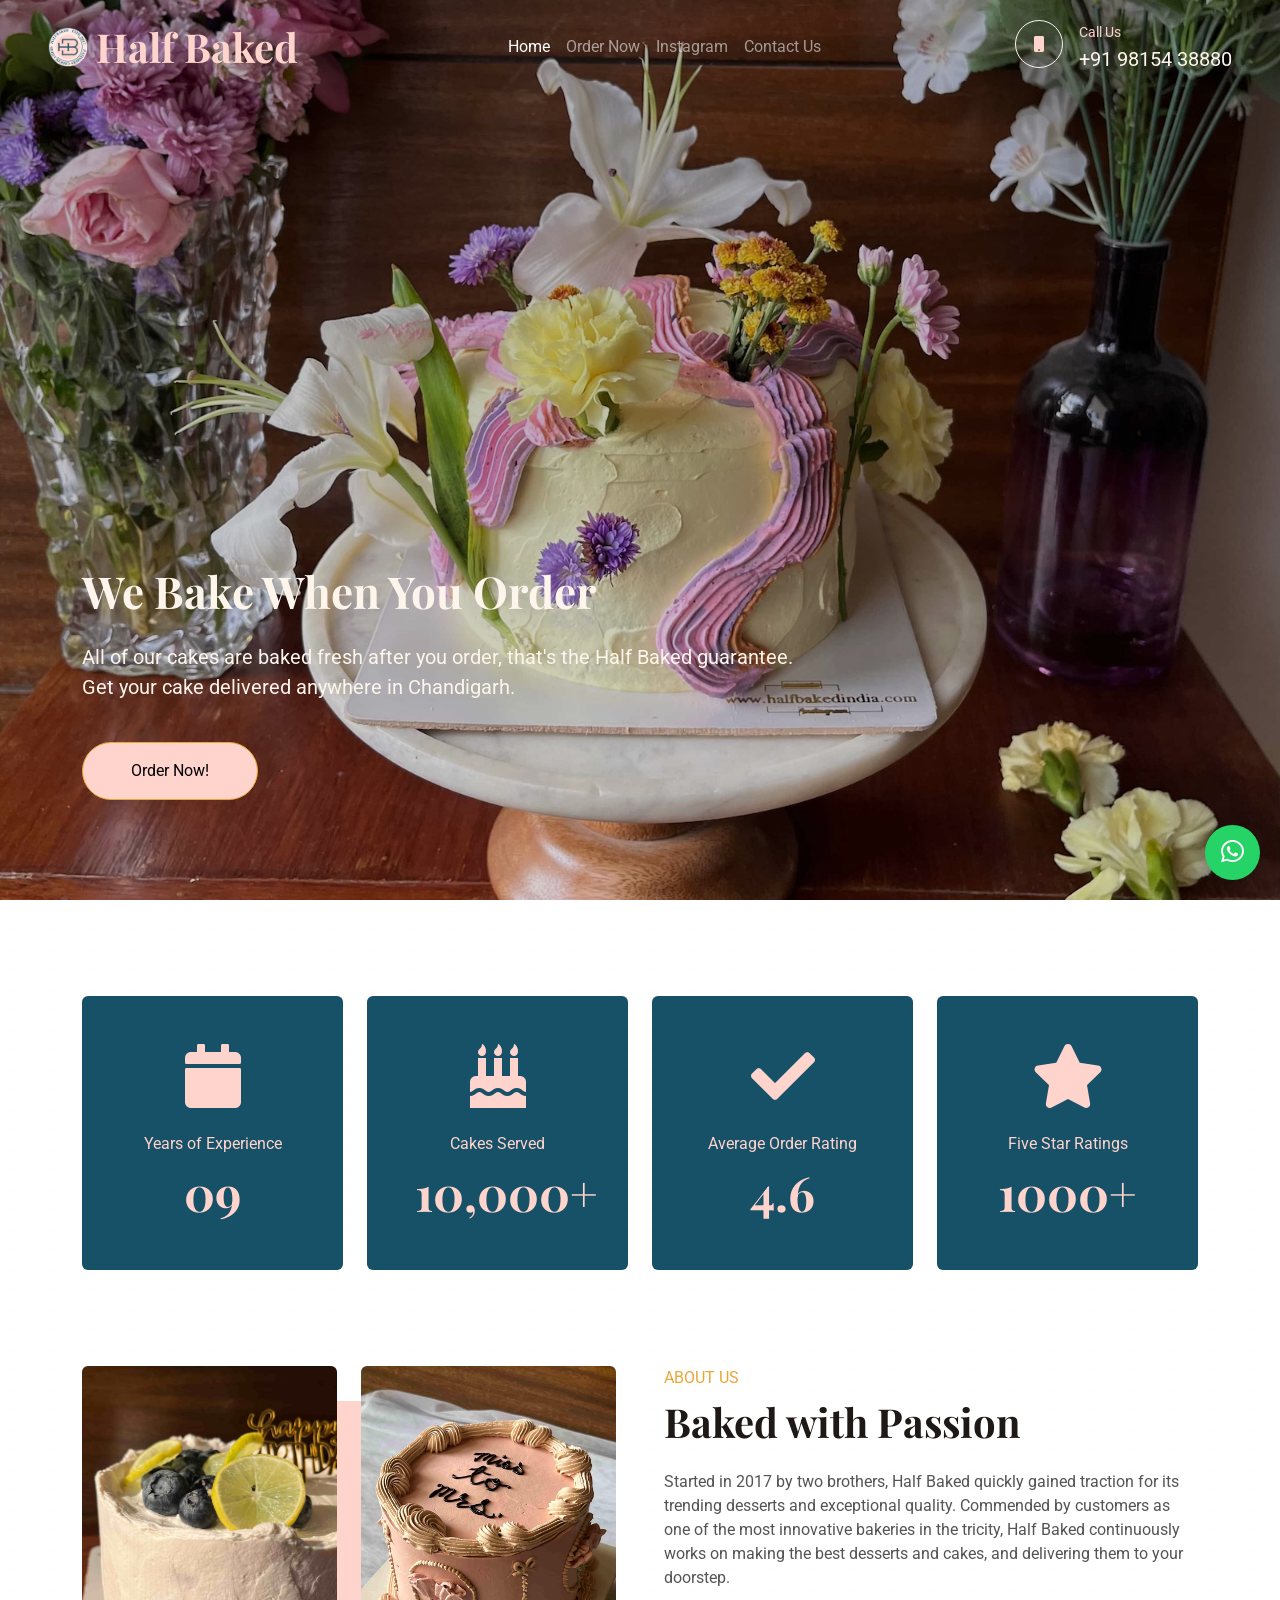
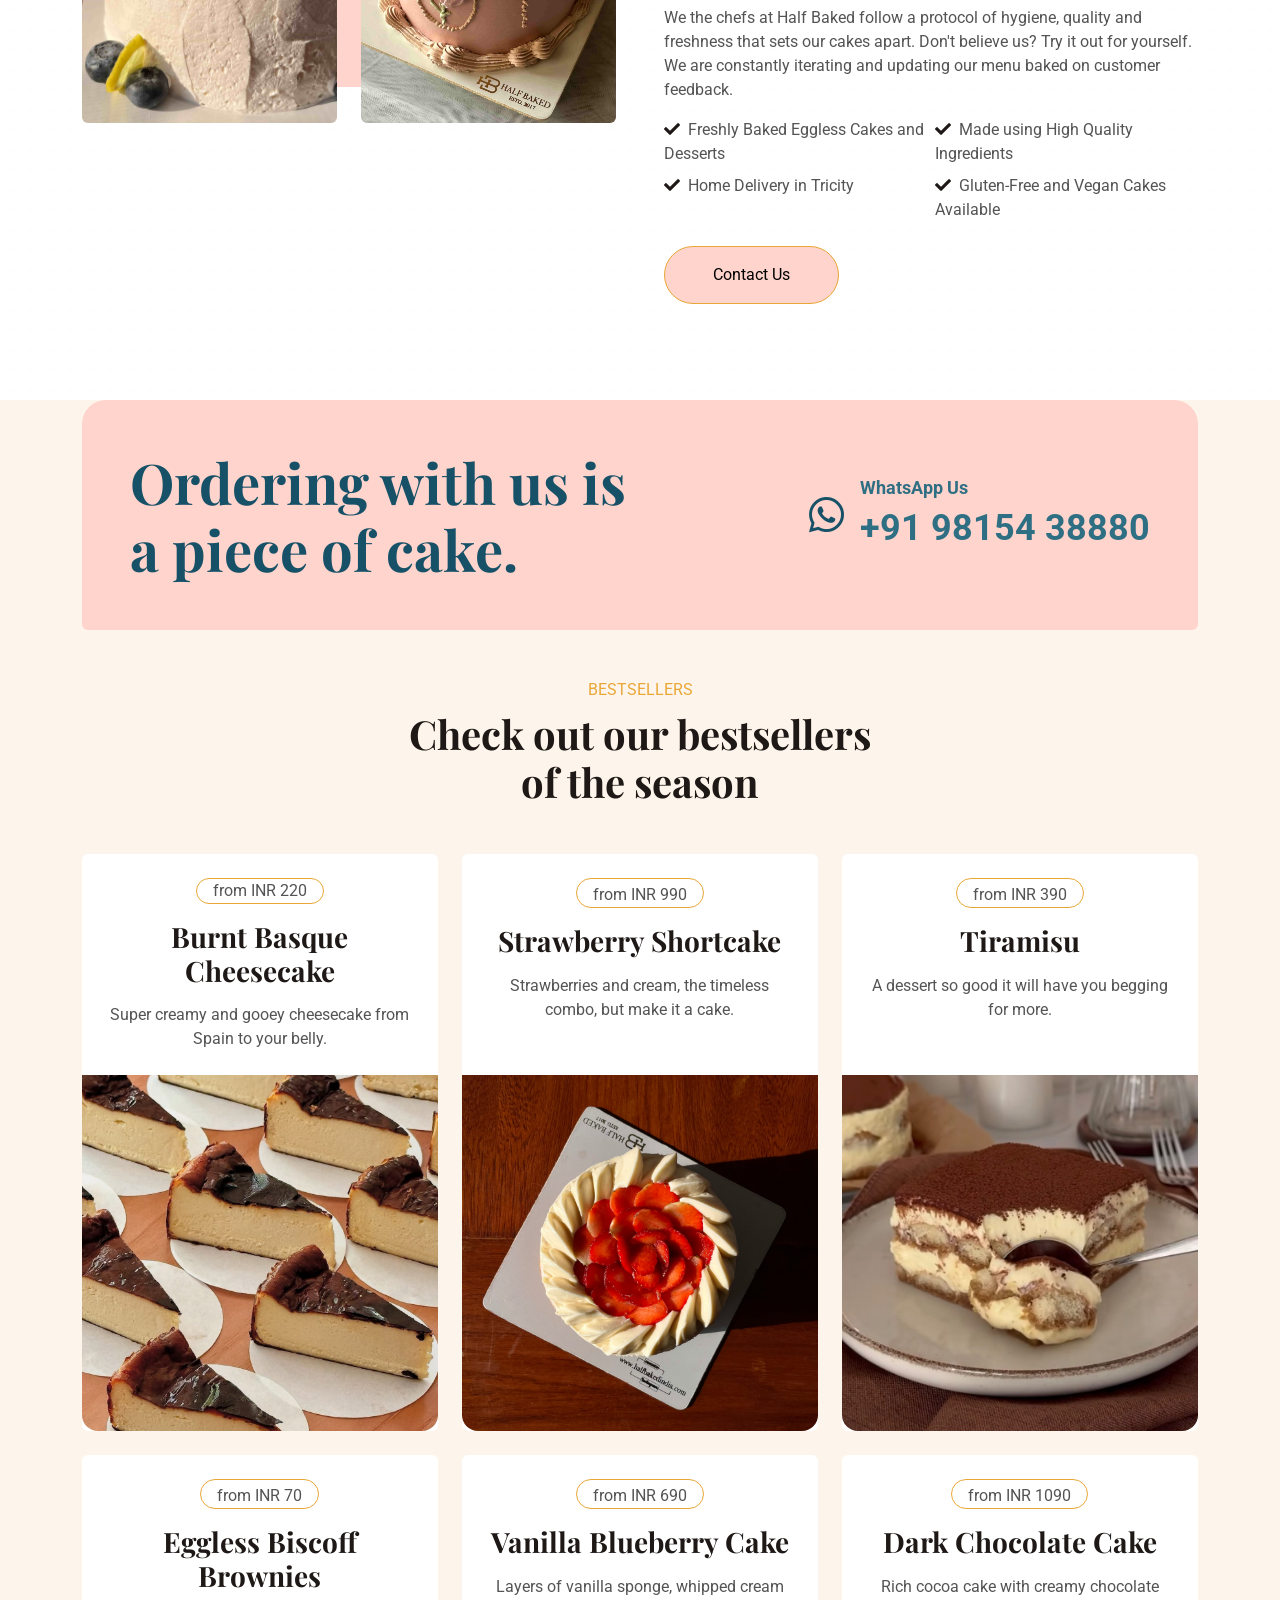
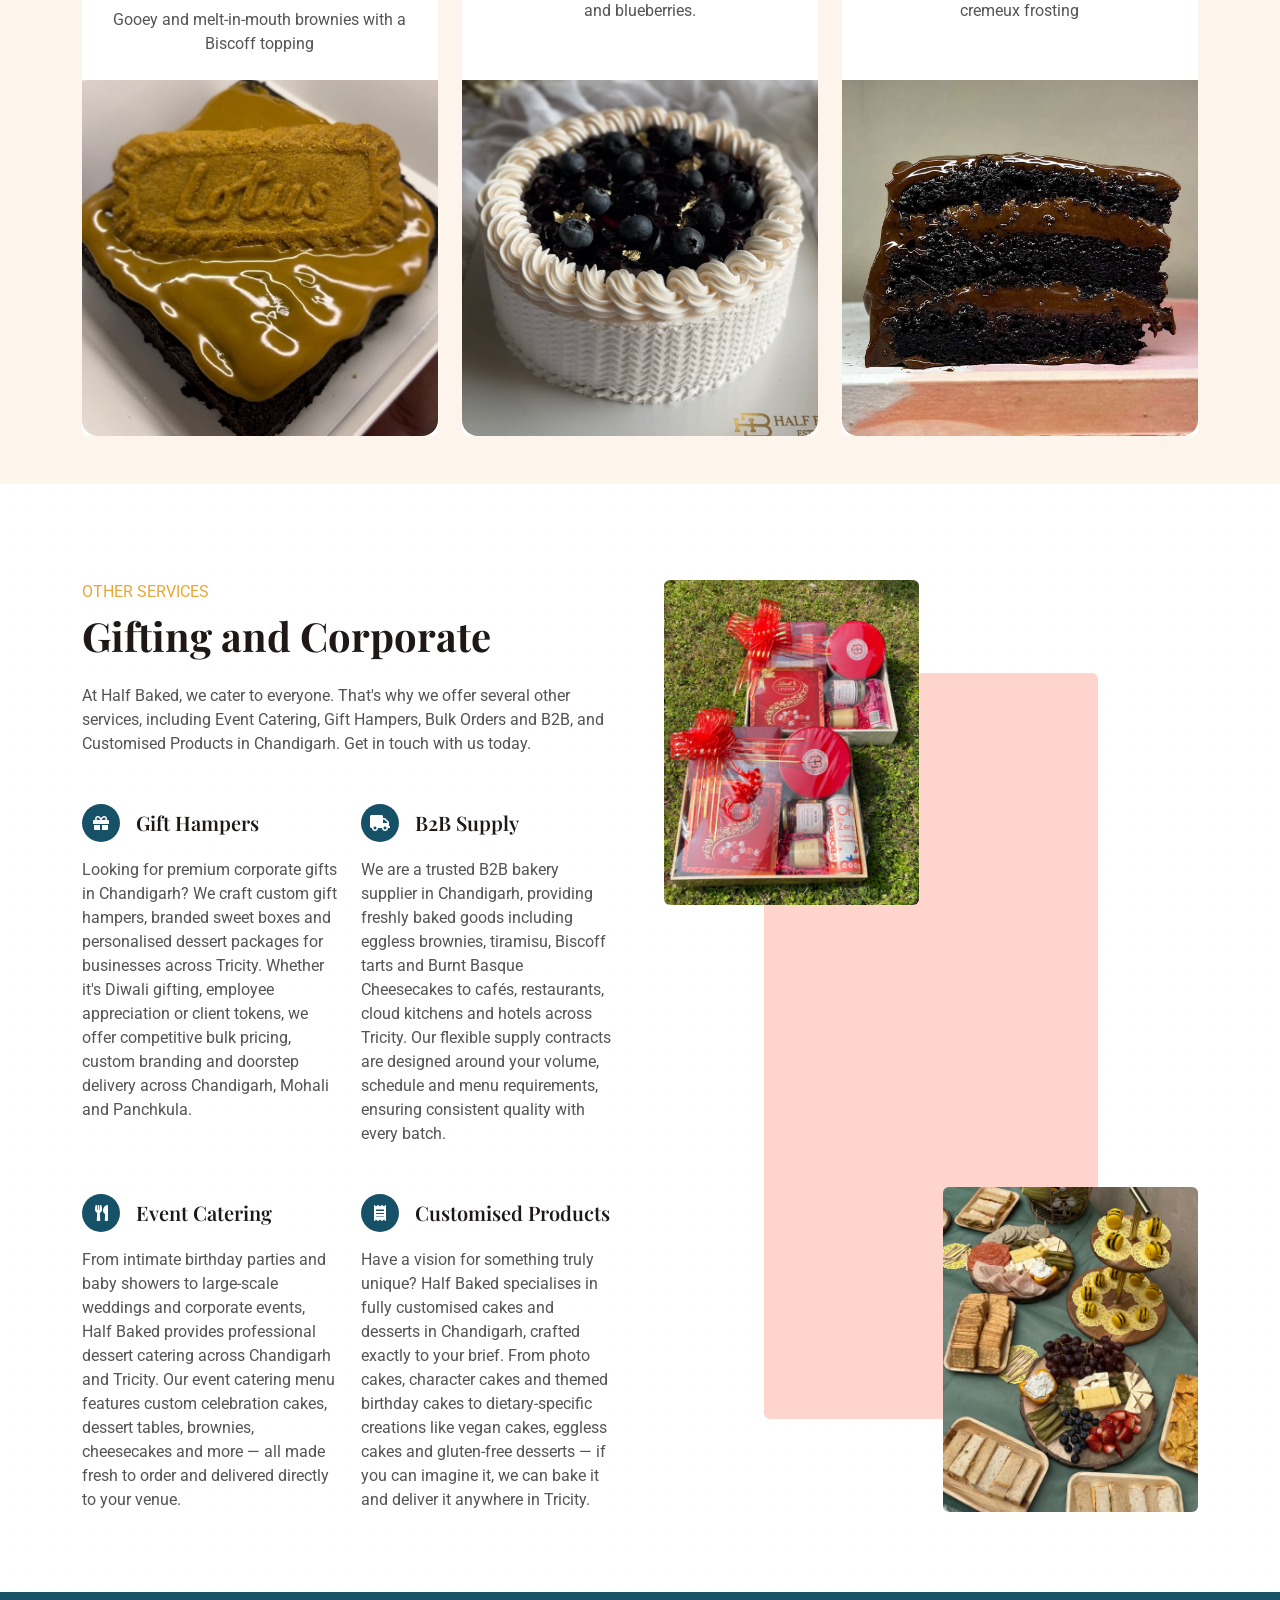
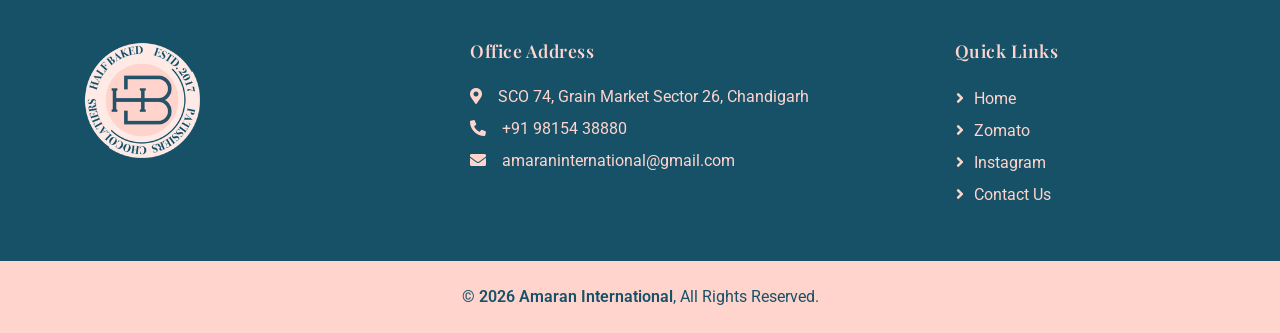
==== commit 13ce7d37: "optimisations" ====
--- a/index.html
+++ b/index.html
@@ -15,13 +15,22 @@
     <meta name="description" content="Discover fresh cakes, customised cakes & trending desserts in Chandigarh. Order online for same day cake delivery to your doorstep.">
 
     <link href="img/favicon-32x32.png" rel="icon">
-    <link rel="preconnect" href="https://fonts.googleapis.com">
+   <link rel="preconnect" href="https://fonts.googleapis.com">
     <link rel="preconnect" href="https://fonts.gstatic.com" crossorigin>
-    <link href="https://fonts.googleapis.com/css2?family=Roboto:wght@400;500&family=Playfair+Display:wght@600;700&display=swap" rel="stylesheet">
-    <link href="https://cdnjs.cloudflare.com/ajax/libs/font-awesome/5.10.0/css/all.min.css" rel="stylesheet">
-    <link href="lib/owlcarousel/assets/owl.carousel.min.css" rel="stylesheet">
-    <link href="css/bootstrap.min.css" rel="stylesheet">
+    <link rel="preload" href="https://fonts.googleapis.com/css2?family=Roboto:wght@400;500&family=Playfair+Display:wght@600;700&display=swap" as="style" onload="this.onload=null;this.rel='stylesheet'">
+    <noscript><link href="https://fonts.googleapis.com/css2?family=Roboto:wght@400;500&family=Playfair+Display:wght@600;700&display=swap" rel="stylesheet"></noscript>
+    <!-- Critical CSS loads normally -->
     <link href="css/style.css" rel="stylesheet">
+
+    <!-- Non-critical CSS loads after page render -->
+    <link rel="preload" href="css/bootstrap.min.css" as="style" onload="this.onload=null;this.rel='stylesheet'">
+    <noscript><link href="css/bootstrap.min.css" rel="stylesheet"></noscript>
+
+    <link rel="preload" href="https://cdnjs.cloudflare.com/ajax/libs/font-awesome/5.10.0/css/all.min.css" as="style" onload="this.onload=null;this.rel='stylesheet'">
+    <noscript><link href="https://cdnjs.cloudflare.com/ajax/libs/font-awesome/5.10.0/css/all.min.css" rel="stylesheet"></noscript>
+
+    <link rel="preload" href="lib/owlcarousel/assets/owl.carousel.min.css" as="style" onload="this.onload=null;this.rel='stylesheet'">
+    <noscript><link href="lib/owlcarousel/assets/owl.carousel.min.css" rel="stylesheet"></noscript>
 </head>
 
 <body>
@@ -59,7 +68,7 @@
     <section class="container-fluid p-0 pb-5">
         <div class="owl-carousel header-carousel position-relative">
             <div class="owl-carousel-item position-relative">
-                <img class="img-fluid" src="img/flowercake.jpg" alt="Pinterest Cake in Chandigarh">
+                <img class="img-fluid" fetchpriority="high" src="img/flowercake.jpg" alt="Pinterest Cake in Chandigarh">
                 <div class="owl-carousel-inner">
                     <div class="container">
                         <div class="row justify-content-start">
@@ -132,10 +141,10 @@
                 <div class="col-lg-6">
                     <div class="row img-twice position-relative h-0">
                         <div class="col-6">
-                            <img class="img-fluid rounded" src="img/IMG_7281.jpg" alt="Custom cake delivery in Chandigarh">
+                            <img class="img-fluid rounded" loading="lazy" src="img/IMG_7281.jpg" alt="Custom cake delivery in Chandigarh">
                         </div>
                         <div class="col-6 align-self-end">
-                            <img class="img-fluid rounded" src="img/IMG_7194.jpg" alt="Order trending cakes online">
+                            <img class="img-fluid rounded" loading="lazy" src="img/IMG_7194.jpg" alt="Order trending cakes online">
                         </div>
                     </div>
                 </div>
@@ -190,7 +199,7 @@
                             <span>Super creamy and gooey cheesecake from Spain to your belly.</span>
                         </div>
                         <div class="position-relative mt-auto">
-                            <img class="img-fluid" src="img/IMG_DAD2E8A520F6-1.jpg" alt="Best Burnt Basque Cheesecake in Chandigarh">
+                            <img class="img-fluid" loading="lazy" src="img/IMG_DAD2E8A520F6-1.jpg" alt="Best Burnt Basque Cheesecake in Chandigarh">
                         </div>
                     </div>
                 </div>
@@ -202,7 +211,7 @@
                             <span>Strawberries and cream, the timeless combo, but make it a cake.</span>
                         </div>
                         <div class="position-relative mt-auto">
-                            <img class="img-fluid" src="img/IMG_8037 2.jpg" alt="Fresh Strawberry Cake in Chandigarh">
+                            <img class="img-fluid" loading="lazy" src="img/IMG_8037 2.jpg" alt="Fresh Strawberry Cake in Chandigarh">
                         </div>
                     </div>
                 </div>
@@ -214,7 +223,7 @@
                             <span>A dessert so good it will have you begging for more.</span>
                         </div>
                         <div class="position-relative mt-auto">
-                            <img class="img-fluid" src="img/tiramisu.jpg" alt="Best Tiramisu in Chandigarh">
+                            <img class="img-fluid" loading="lazy" src="img/tiramisu.jpg" alt="Best Tiramisu in Chandigarh">
                         </div>
                     </div>
                 </div>
@@ -226,7 +235,7 @@
                             <span>Gooey and melt-in-mouth brownies with a Biscoff topping</span>
                         </div>
                         <div class="position-relative mt-auto">
-                            <img class="img-fluid" src="img/biscoffbrownies-2.jpg" alt="Brownies in Chandigarh">
+                            <img class="img-fluid" loading="lazy" src="img/biscoffbrownies-2.jpg" alt="Brownies in Chandigarh">
                         </div>
                     </div>
                 </div>
@@ -238,7 +247,7 @@
                             <span>Layers of vanilla sponge, whipped cream and blueberries.</span>
                         </div>
                         <div class="position-relative mt-auto">
-                            <img class="img-fluid" src="img/blueberrycake.jpg" alt="Fresh Blueberry Cake in Chandigarh">
+                            <img class="img-fluid" loading="lazy" src="img/blueberrycake.jpg" alt="Fresh Blueberry Cake in Chandigarh">
                         </div>
                     </div>
                 </div>
@@ -250,7 +259,7 @@
                             <span>Rich cocoa cake with creamy chocolate cremeux frosting</span>
                         </div>
                         <div class="position-relative mt-auto">
-                            <img class="img-fluid" src="img/choccake.jpg" alt="Best Chocolate Cake Chandigarh">
+                            <img class="img-fluid" loading="lazy" src="img/choccake.jpg" alt="Best Chocolate Cake Chandigarh">
                         </div>
                     </div>
                 </div>
@@ -308,10 +317,10 @@
                 <div class="col-lg-6">
                     <div class="row img-twice position-relative h-100">
                         <div class="col-6">
-                            <img class="img-fluid rounded" src="img/gifts.jpg" alt="Corporate gift baskets in Chandigarh">
+                            <img class="img-fluid rounded" loading="lazy" src="img/gifts.jpg" alt="Corporate gift baskets in Chandigarh">
                         </div>
                         <div class="col-6 align-self-end">
-                            <img class="img-fluid rounded" src="img/catering.jpg" alt="Event Catering Service in Chandigarh">
+                            <img class="img-fluid rounded" loading="lazy" src="img/catering.jpg" alt="Event Catering Service in Chandigarh">
                         </div>
                     </div>
                 </div>
--- a/css/style.css
+++ b/css/style.css
@@ -884,3 +884,7 @@
 @media (min-width: 1200px) {
     .header-carousel h1 { font-size: 44px; }
 }
+/* ===== CLS Fix — reserve hero space before image loads ===== */
+.header-carousel .owl-carousel-item {
+    background-color: #165168; /* teal placeholder while image loads */
+}
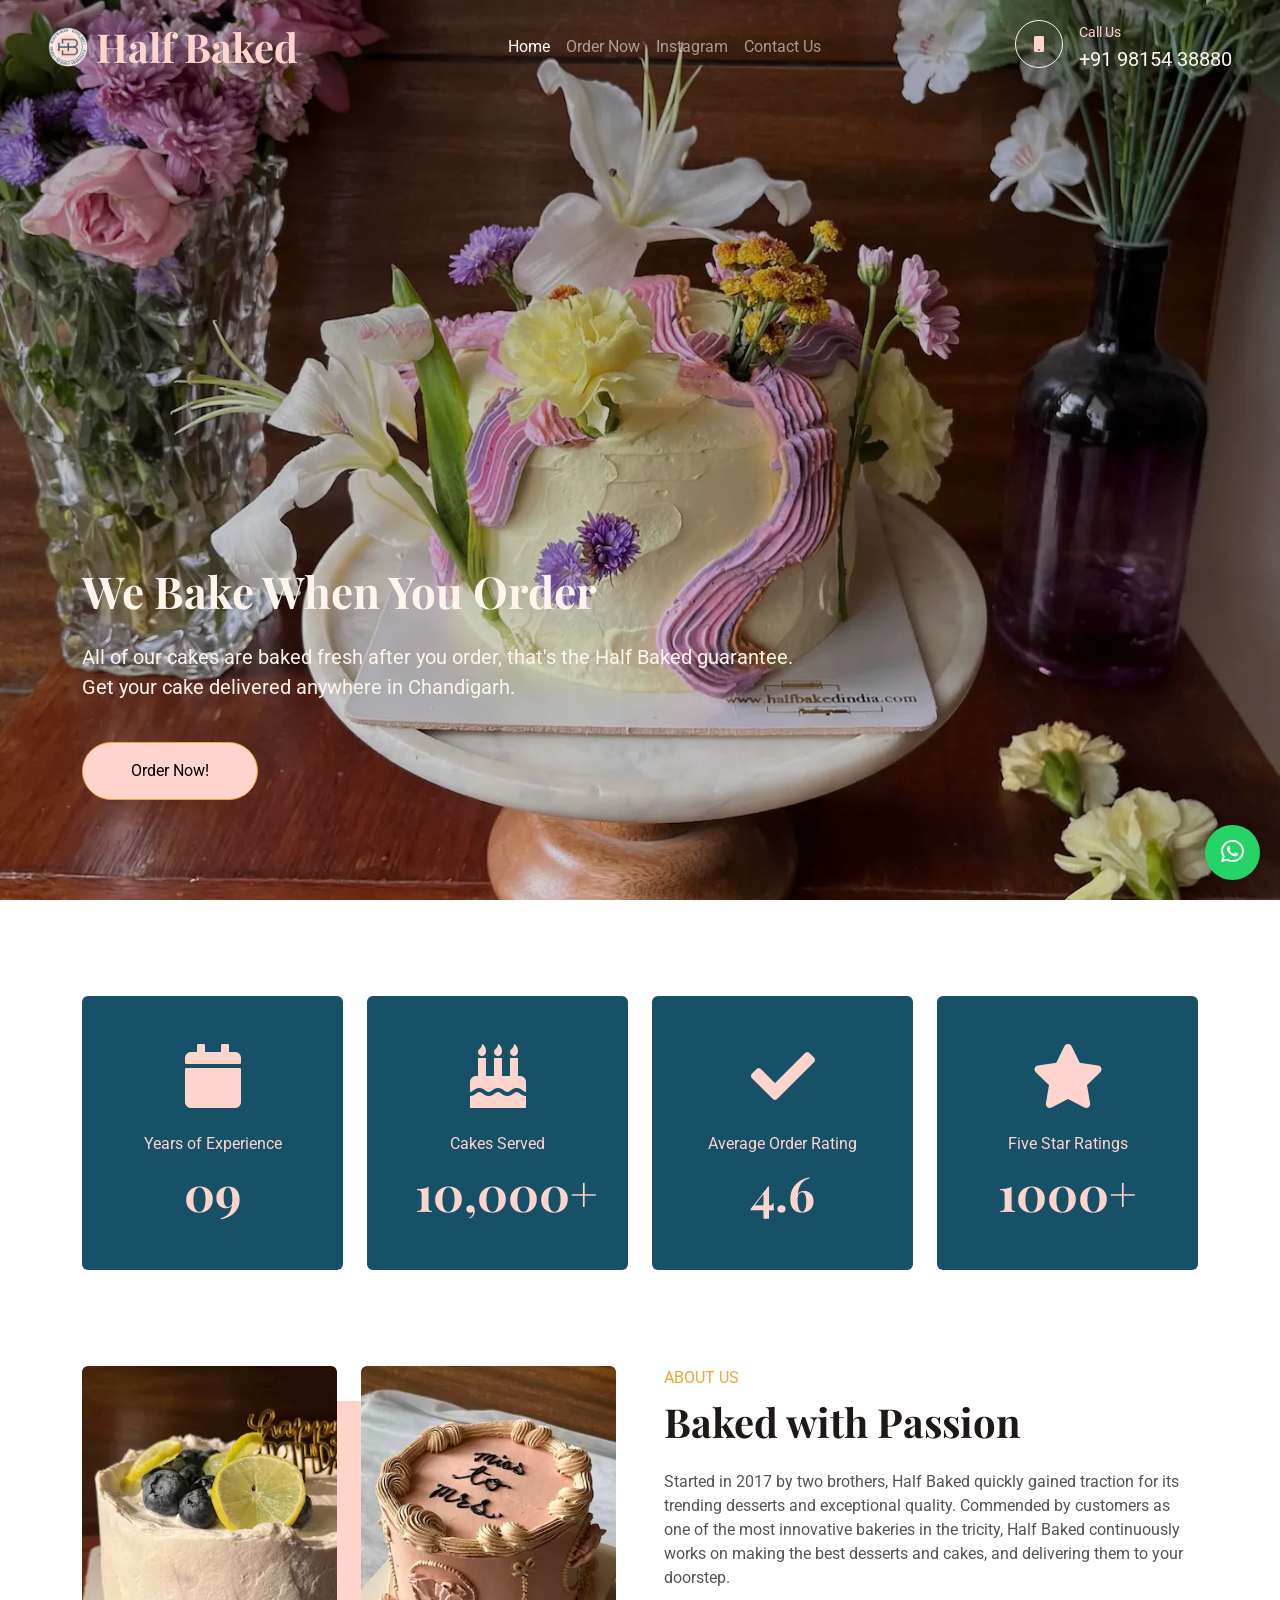
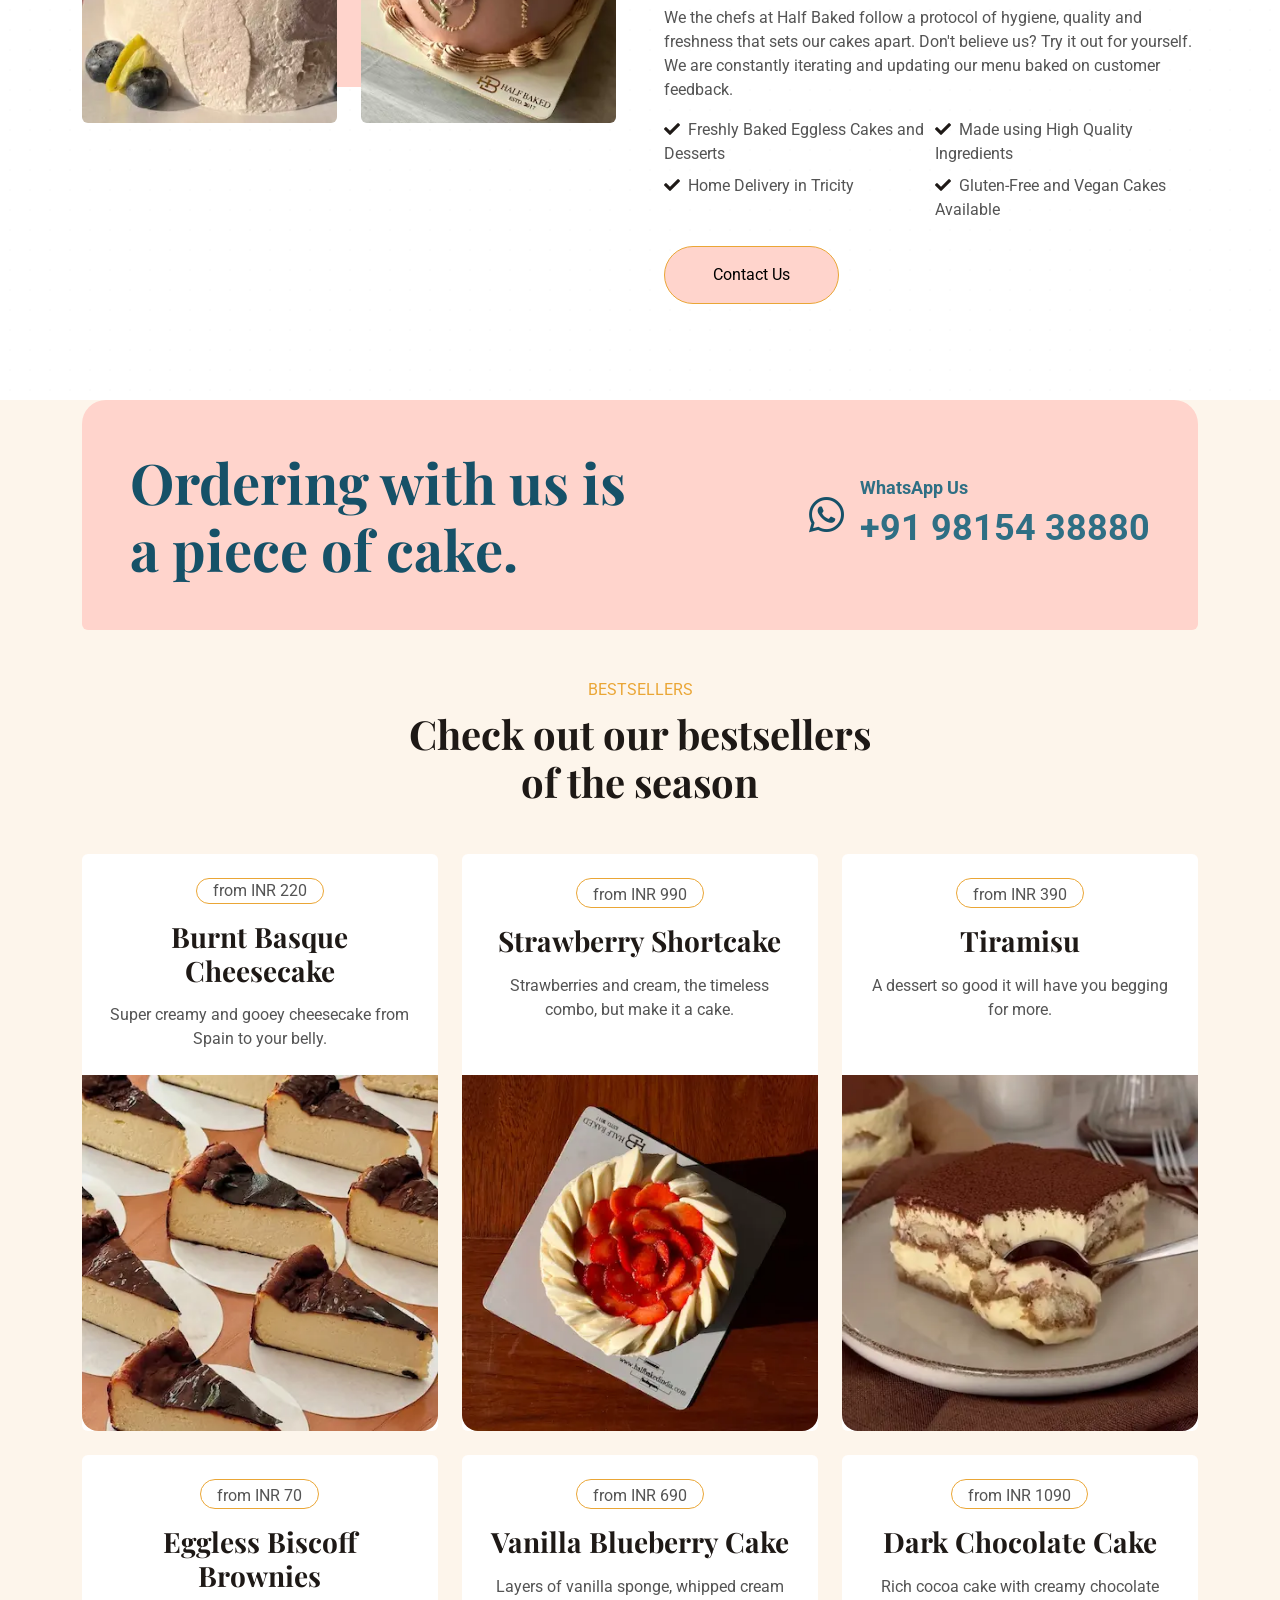
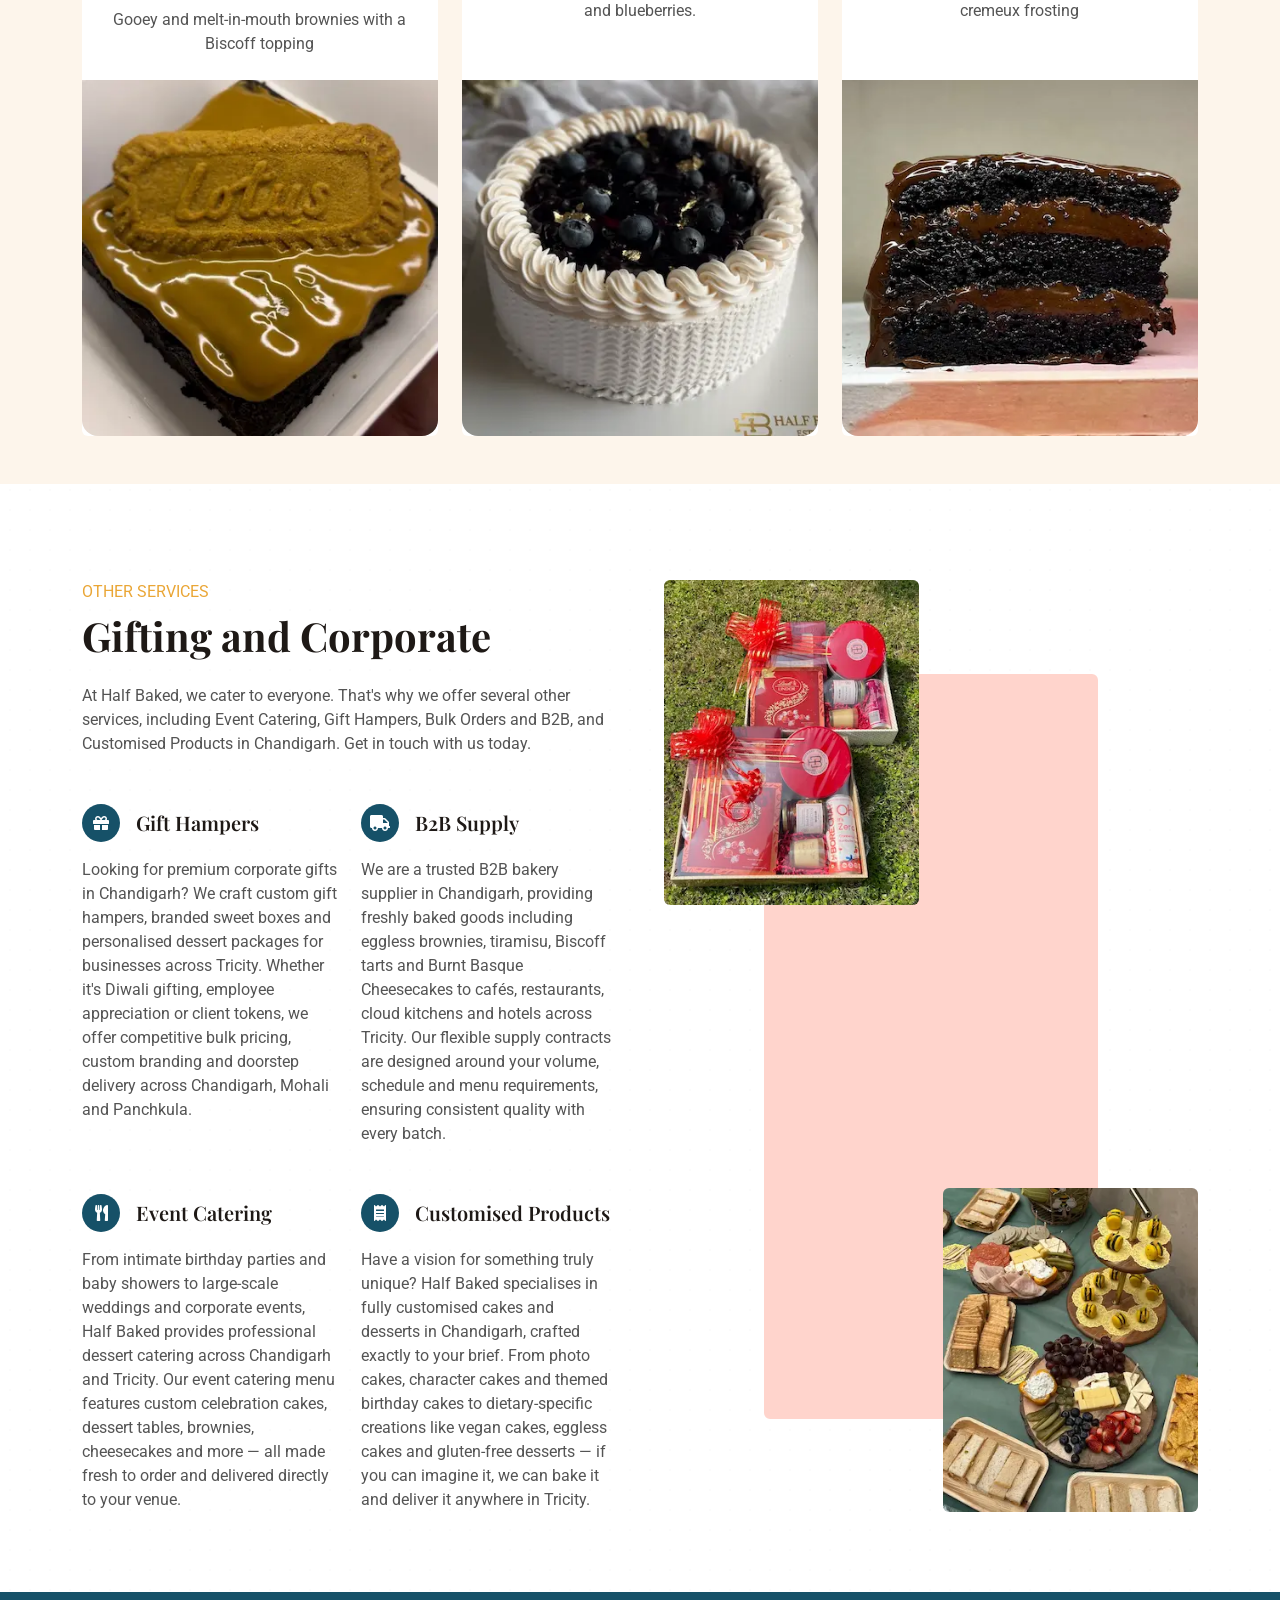
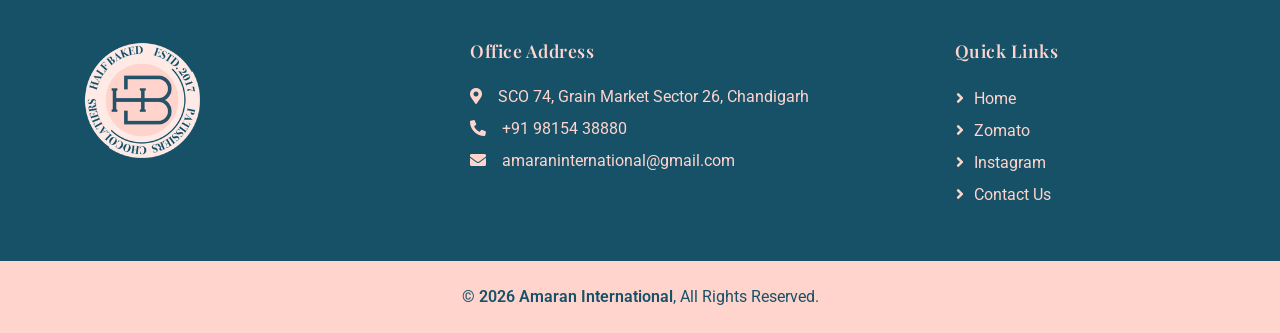
==== commit 36787ad6: "image optimisations" ====
--- a/index.html
+++ b/index.html
@@ -68,7 +68,7 @@
     <section class="container-fluid p-0 pb-5">
         <div class="owl-carousel header-carousel position-relative">
             <div class="owl-carousel-item position-relative">
-                <img class="img-fluid" fetchpriority="high" src="img/flowercake.jpg" alt="Pinterest Cake in Chandigarh">
+                <img class="img-fluid" fetchpriority="high" src="img/flowercake.webp" alt="Pinterest Cake in Chandigarh">
                 <div class="owl-carousel-inner">
                     <div class="container">
                         <div class="row justify-content-start">
@@ -82,7 +82,7 @@
                 </div>
             </div>
             <div class="owl-carousel-item position-relative">
-                <img class="img-fluid" src="img/mango-cake-ordering.jpg" alt="Vegan Cake Delivery in Chandigarh">
+                <img class="img-fluid" src="img/mango-cake-ordering.webp" alt="Vegan Cake Delivery in Chandigarh">
                 <div class="owl-carousel-inner">
                     <div class="container">
                         <div class="row justify-content-start">
@@ -141,10 +141,10 @@
                 <div class="col-lg-6">
                     <div class="row img-twice position-relative h-0">
                         <div class="col-6">
-                            <img class="img-fluid rounded" loading="lazy" src="img/IMG_7281.jpg" alt="Custom cake delivery in Chandigarh">
+                            <img class="img-fluid rounded" loading="lazy" src="img/IMG_7281.webp" alt="Custom cake delivery in Chandigarh">
                         </div>
                         <div class="col-6 align-self-end">
-                            <img class="img-fluid rounded" loading="lazy" src="img/IMG_7194.jpg" alt="Order trending cakes online">
+                            <img class="img-fluid rounded" loading="lazy" src="img/IMG_7194.webp" alt="Order trending cakes online">
                         </div>
                     </div>
                 </div>
@@ -199,7 +199,7 @@
                             <span>Super creamy and gooey cheesecake from Spain to your belly.</span>
                         </div>
                         <div class="position-relative mt-auto">
-                            <img class="img-fluid" loading="lazy" src="img/IMG_DAD2E8A520F6-1.jpg" alt="Best Burnt Basque Cheesecake in Chandigarh">
+                            <img class="img-fluid" loading="lazy" src="img/IMG_DAD2E8A520F6-1.webp" alt="Best Burnt Basque Cheesecake in Chandigarh">
                         </div>
                     </div>
                 </div>
@@ -211,7 +211,7 @@
                             <span>Strawberries and cream, the timeless combo, but make it a cake.</span>
                         </div>
                         <div class="position-relative mt-auto">
-                            <img class="img-fluid" loading="lazy" src="img/IMG_8037 2.jpg" alt="Fresh Strawberry Cake in Chandigarh">
+                            <img class="img-fluid" loading="lazy" src="img/IMG_8037 2.webp" alt="Fresh Strawberry Cake in Chandigarh">
                         </div>
                     </div>
                 </div>
@@ -223,7 +223,7 @@
                             <span>A dessert so good it will have you begging for more.</span>
                         </div>
                         <div class="position-relative mt-auto">
-                            <img class="img-fluid" loading="lazy" src="img/tiramisu.jpg" alt="Best Tiramisu in Chandigarh">
+                            <img class="img-fluid" loading="lazy" src="img/tiramisu.webp" alt="Best Tiramisu in Chandigarh">
                         </div>
                     </div>
                 </div>
@@ -235,7 +235,7 @@
                             <span>Gooey and melt-in-mouth brownies with a Biscoff topping</span>
                         </div>
                         <div class="position-relative mt-auto">
-                            <img class="img-fluid" loading="lazy" src="img/biscoffbrownies-2.jpg" alt="Brownies in Chandigarh">
+                            <img class="img-fluid" loading="lazy" src="img/biscoffbrownies-2.webp" alt="Brownies in Chandigarh">
                         </div>
                     </div>
                 </div>
@@ -247,7 +247,7 @@
                             <span>Layers of vanilla sponge, whipped cream and blueberries.</span>
                         </div>
                         <div class="position-relative mt-auto">
-                            <img class="img-fluid" loading="lazy" src="img/blueberrycake.jpg" alt="Fresh Blueberry Cake in Chandigarh">
+                            <img class="img-fluid" loading="lazy" src="img/blueberrycake.webp" alt="Fresh Blueberry Cake in Chandigarh">
                         </div>
                     </div>
                 </div>
@@ -259,7 +259,7 @@
                             <span>Rich cocoa cake with creamy chocolate cremeux frosting</span>
                         </div>
                         <div class="position-relative mt-auto">
-                            <img class="img-fluid" loading="lazy" src="img/choccake.jpg" alt="Best Chocolate Cake Chandigarh">
+                            <img class="img-fluid" loading="lazy" src="img/choccake.webp" alt="Best Chocolate Cake Chandigarh">
                         </div>
                     </div>
                 </div>
@@ -317,10 +317,10 @@
                 <div class="col-lg-6">
                     <div class="row img-twice position-relative h-100">
                         <div class="col-6">
-                            <img class="img-fluid rounded" loading="lazy" src="img/gifts.jpg" alt="Corporate gift baskets in Chandigarh">
+                            <img class="img-fluid rounded" loading="lazy" src="img/gifts.webp" alt="Corporate gift baskets in Chandigarh">
                         </div>
                         <div class="col-6 align-self-end">
-                            <img class="img-fluid rounded" loading="lazy" src="img/catering.jpg" alt="Event Catering Service in Chandigarh">
+                            <img class="img-fluid rounded" loading="lazy" src="img/catering.webp" alt="Event Catering Service in Chandigarh">
                         </div>
                     </div>
                 </div>
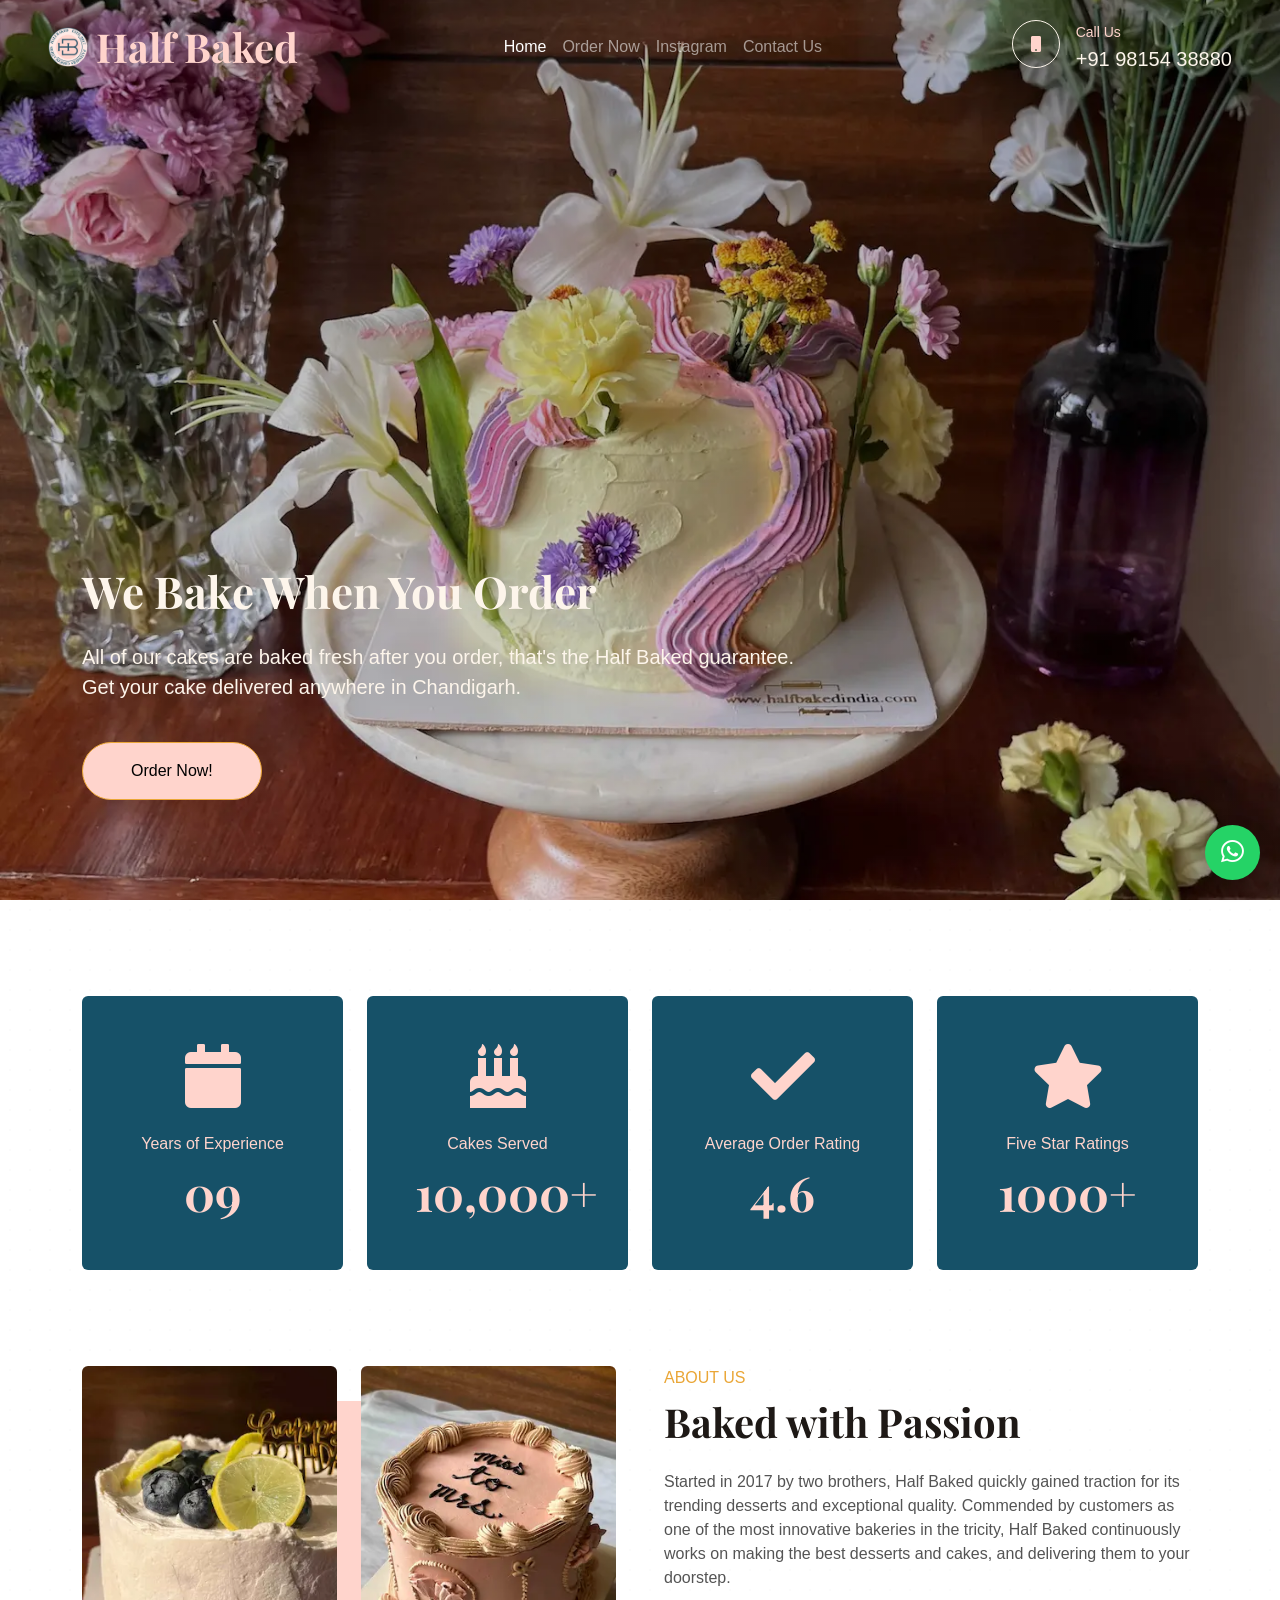
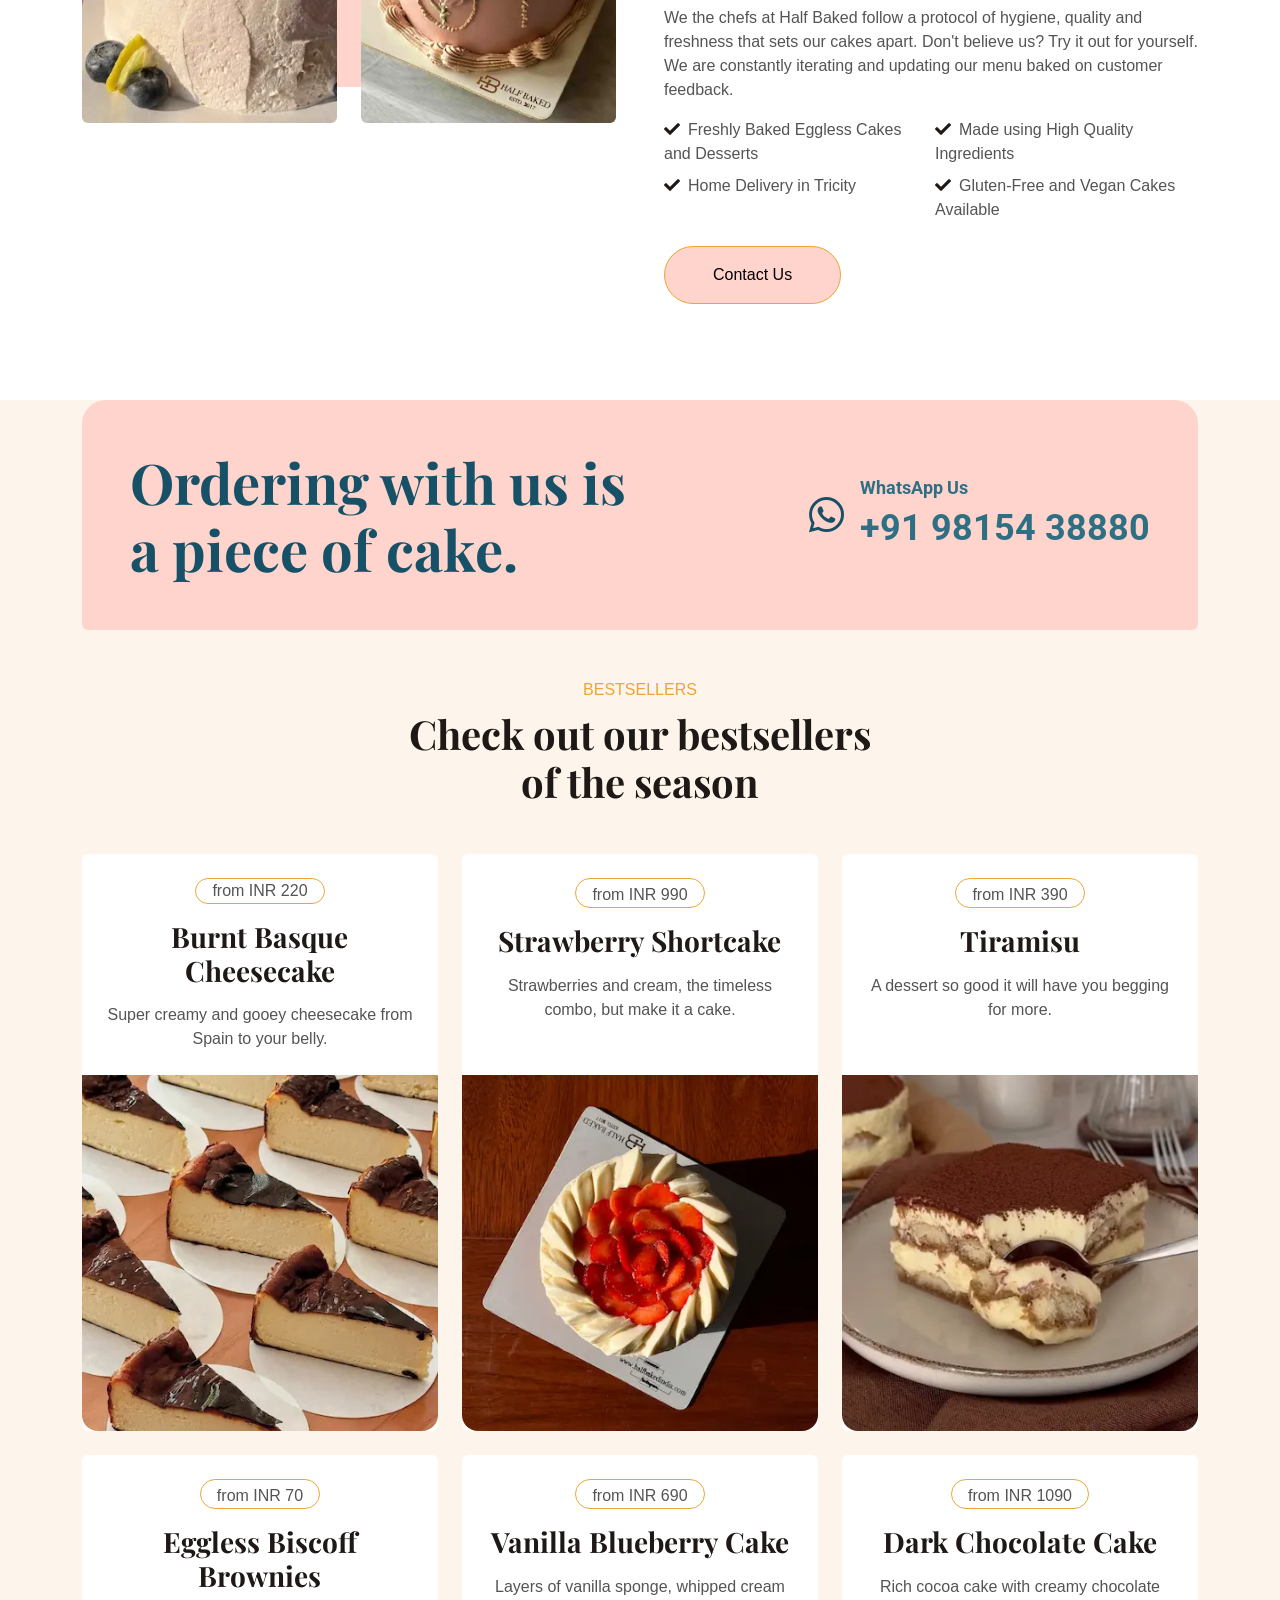
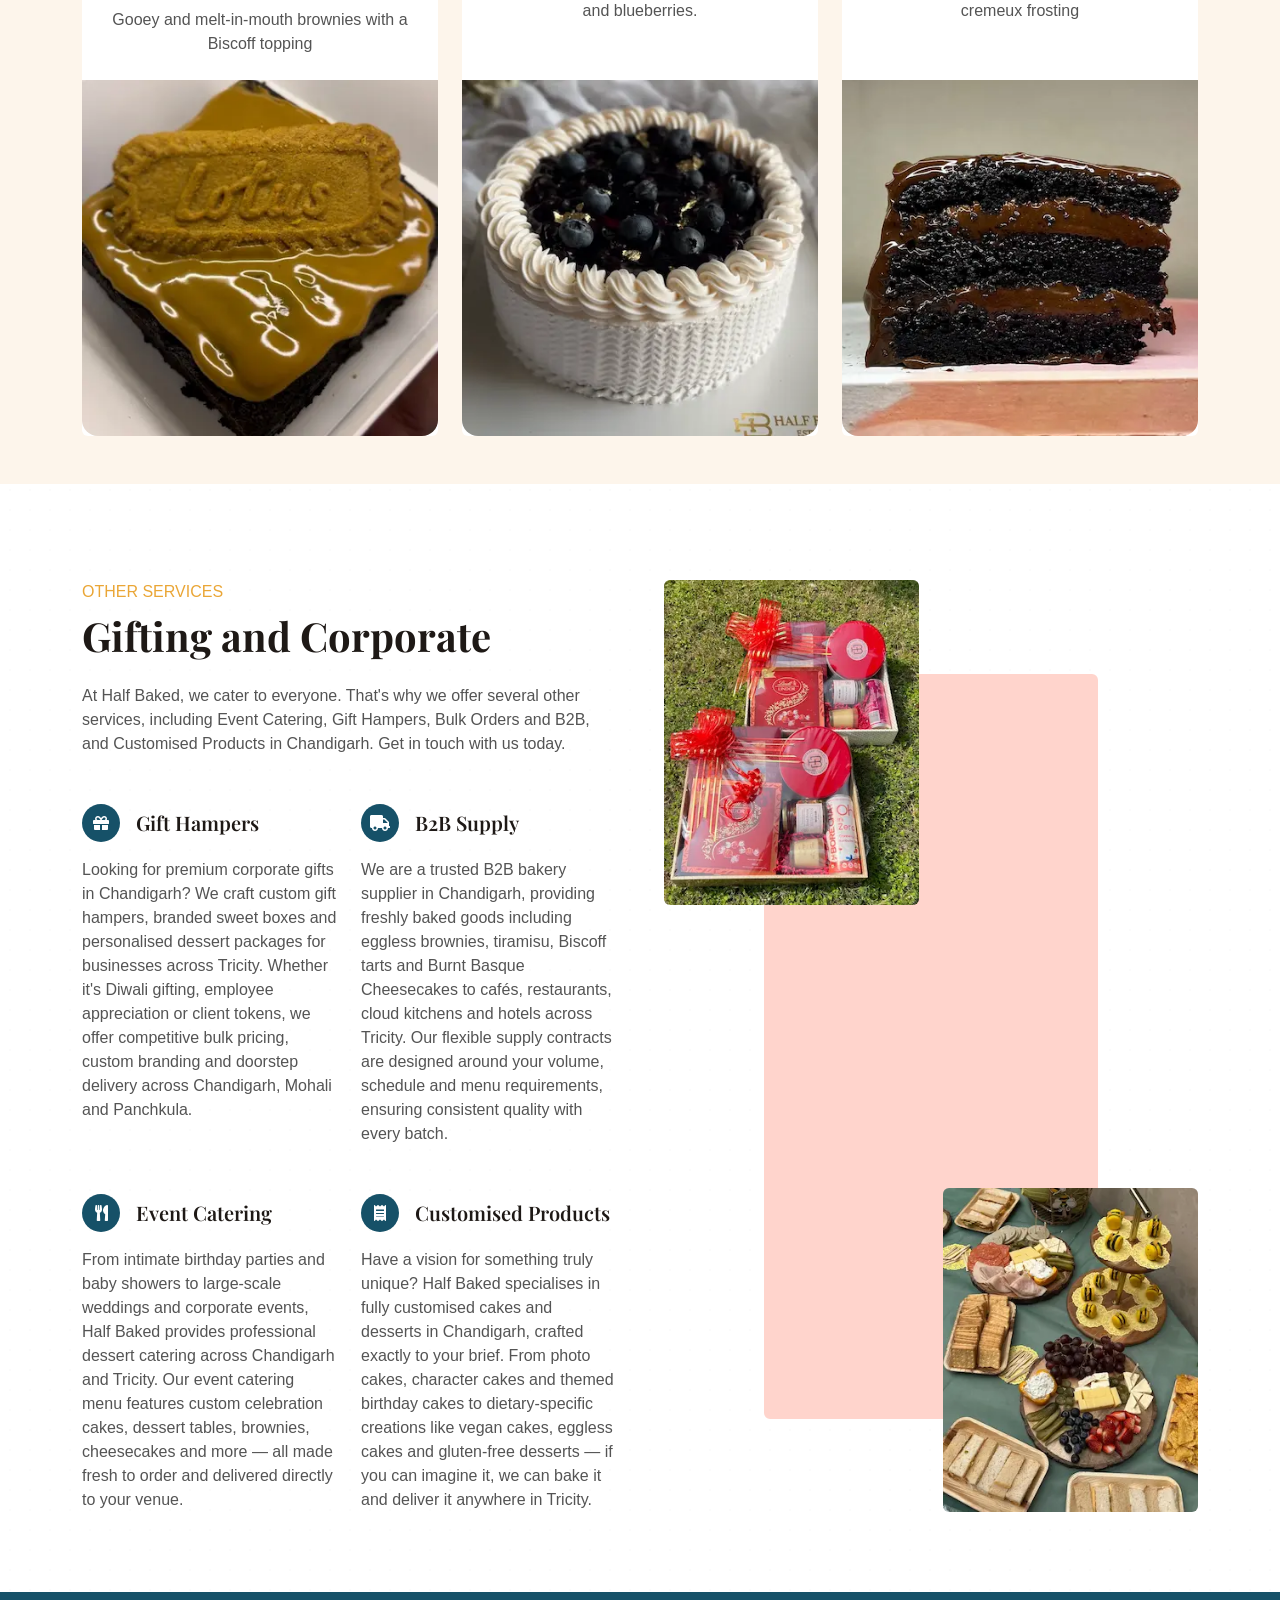
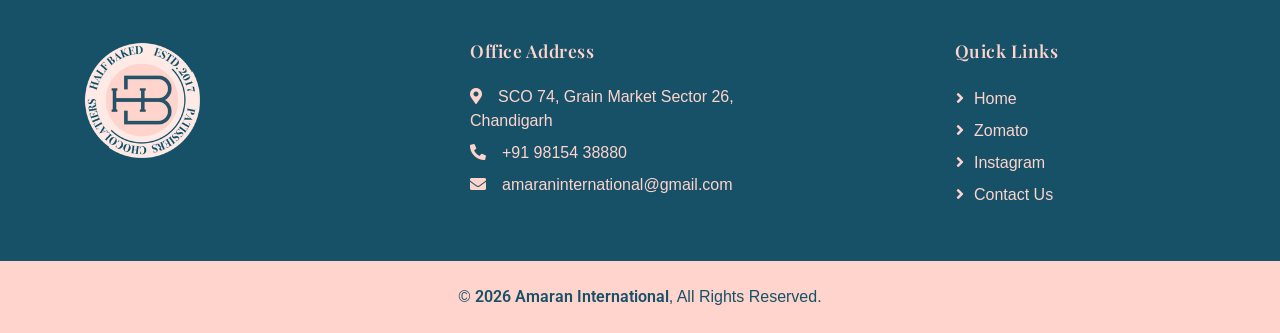
==== commit a33ed3b7: "cls fix" ====
--- a/index.html
+++ b/index.html
@@ -17,8 +17,7 @@
     <link href="img/favicon-32x32.png" rel="icon">
    <link rel="preconnect" href="https://fonts.googleapis.com">
     <link rel="preconnect" href="https://fonts.gstatic.com" crossorigin>
-    <link rel="preload" href="https://fonts.googleapis.com/css2?family=Roboto:wght@400;500&family=Playfair+Display:wght@600;700&display=swap" as="style" onload="this.onload=null;this.rel='stylesheet'">
-    <noscript><link href="https://fonts.googleapis.com/css2?family=Roboto:wght@400;500&family=Playfair+Display:wght@600;700&display=swap" rel="stylesheet"></noscript>
+    <link href="https://fonts.googleapis.com/css2?family=Roboto:wght@400;500&family=Playfair+Display:wght@600;700&display=swap&display=optional" rel="stylesheet">
     <!-- Critical CSS loads normally -->
     <link href="css/style.css" rel="stylesheet">
 
--- a/css/style.css
+++ b/css/style.css
@@ -8,7 +8,30 @@
     --light: #FFD4CC;
     --dark: #165168;
 }
-
+/* ===== Ensure consistent font display ===== */
+* {
+    font-display: optional;
+}
+/* ===== Font fallback metrics — minimise CLS on font swap ===== */
+@font-face {
+    font-family: 'Playfair Display';
+    size-adjust: 97%;
+    ascent-override: 94%;
+    descent-override: 26%;
+    line-gap-override: 0%;
+    src: local('Georgia');
+    font-weight: 600 700;
+}
+
+@font-face {
+    font-family: 'Roboto';
+    size-adjust: 100%;
+    ascent-override: 92%;
+    descent-override: 24%;
+    line-gap-override: 0%;
+    src: local('Arial');
+    font-weight: 400 500;
+}
 /* ===== Base ===== */
 body {
     background-color: #FFF4F1;
@@ -887,4 +910,18 @@
 /* ===== CLS Fix — reserve hero space before image loads ===== */
 .header-carousel .owl-carousel-item {
     background-color: #165168; /* teal placeholder while image loads */
+}
+/* ===== CLS Fix — lock fact card minimum height ===== */
+.fact-item {
+    min-height: 220px;
+}
+
+@media (max-width: 768px) {
+    .fact-item {
+        min-height: 160px;
+    }
+}
+/* ===== CLS Fix — lock navbar height ===== */
+.navbar {
+    min-height: 70px;
 }
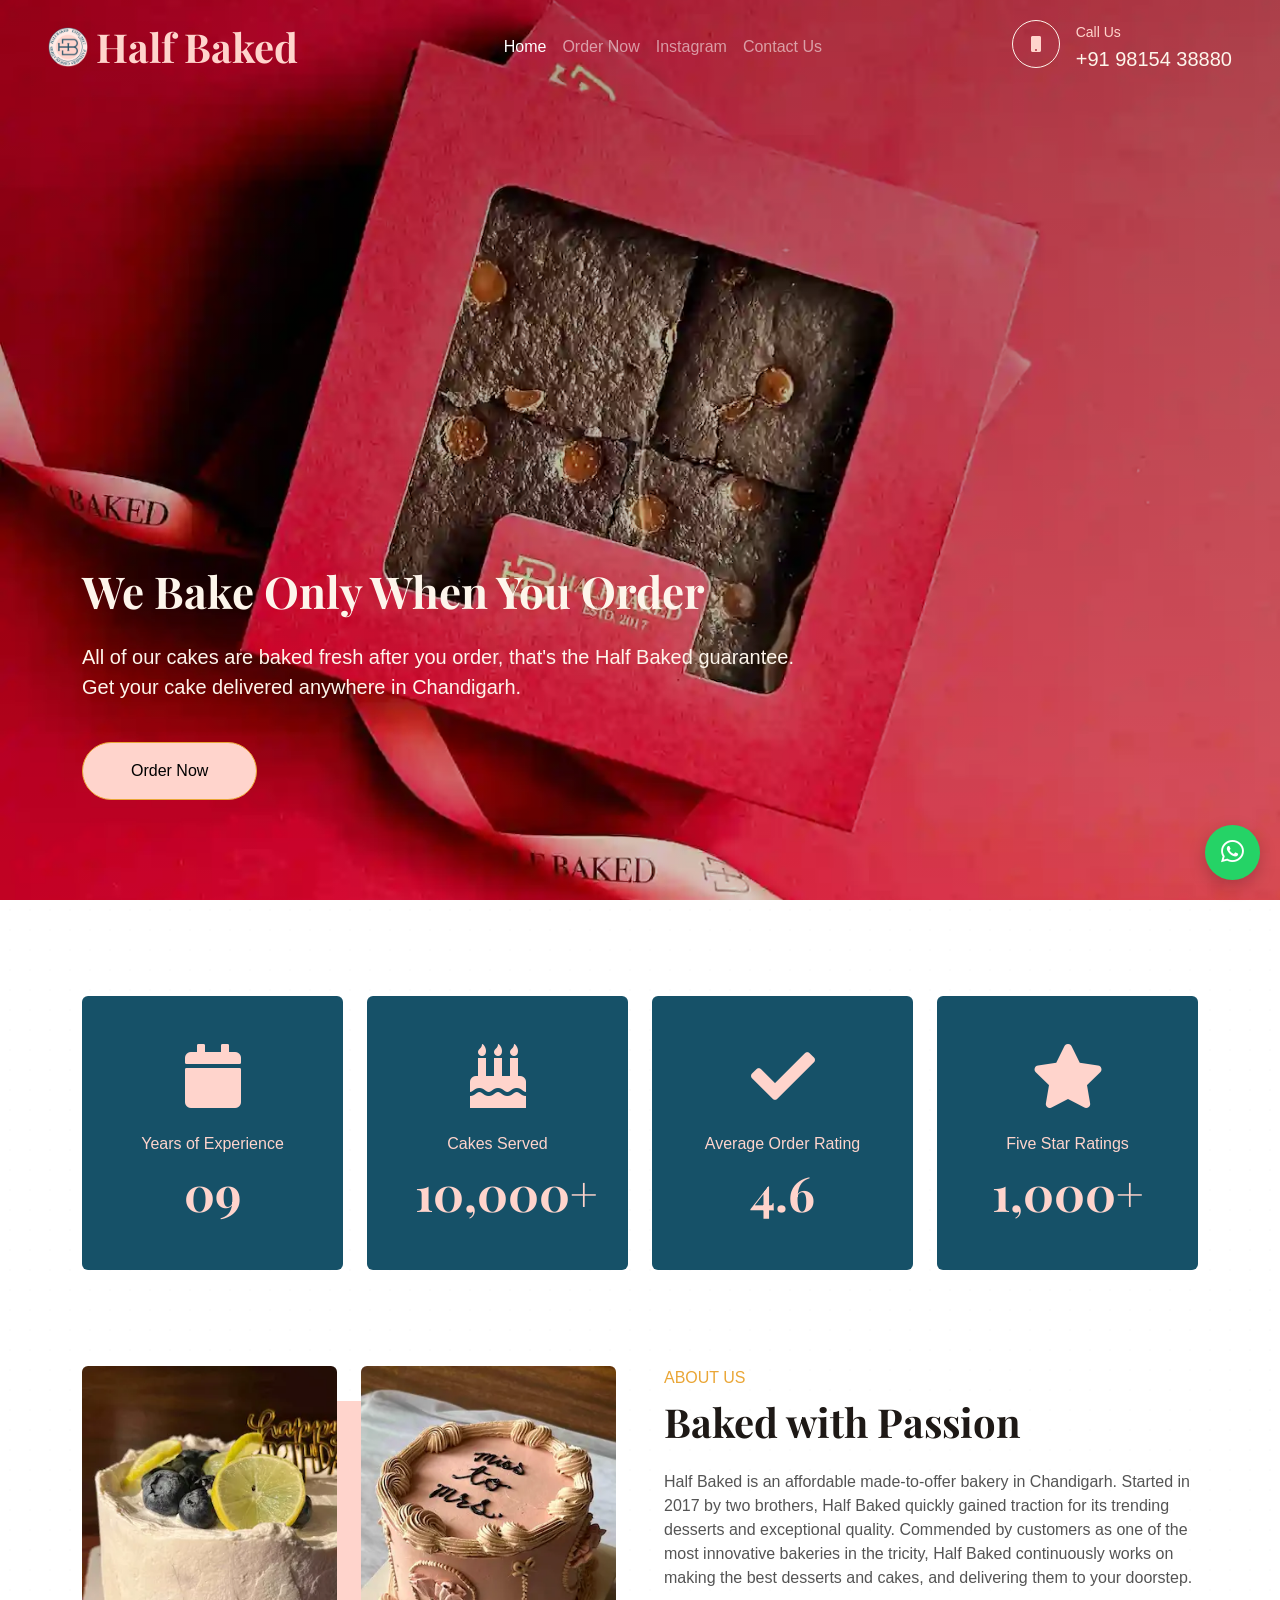
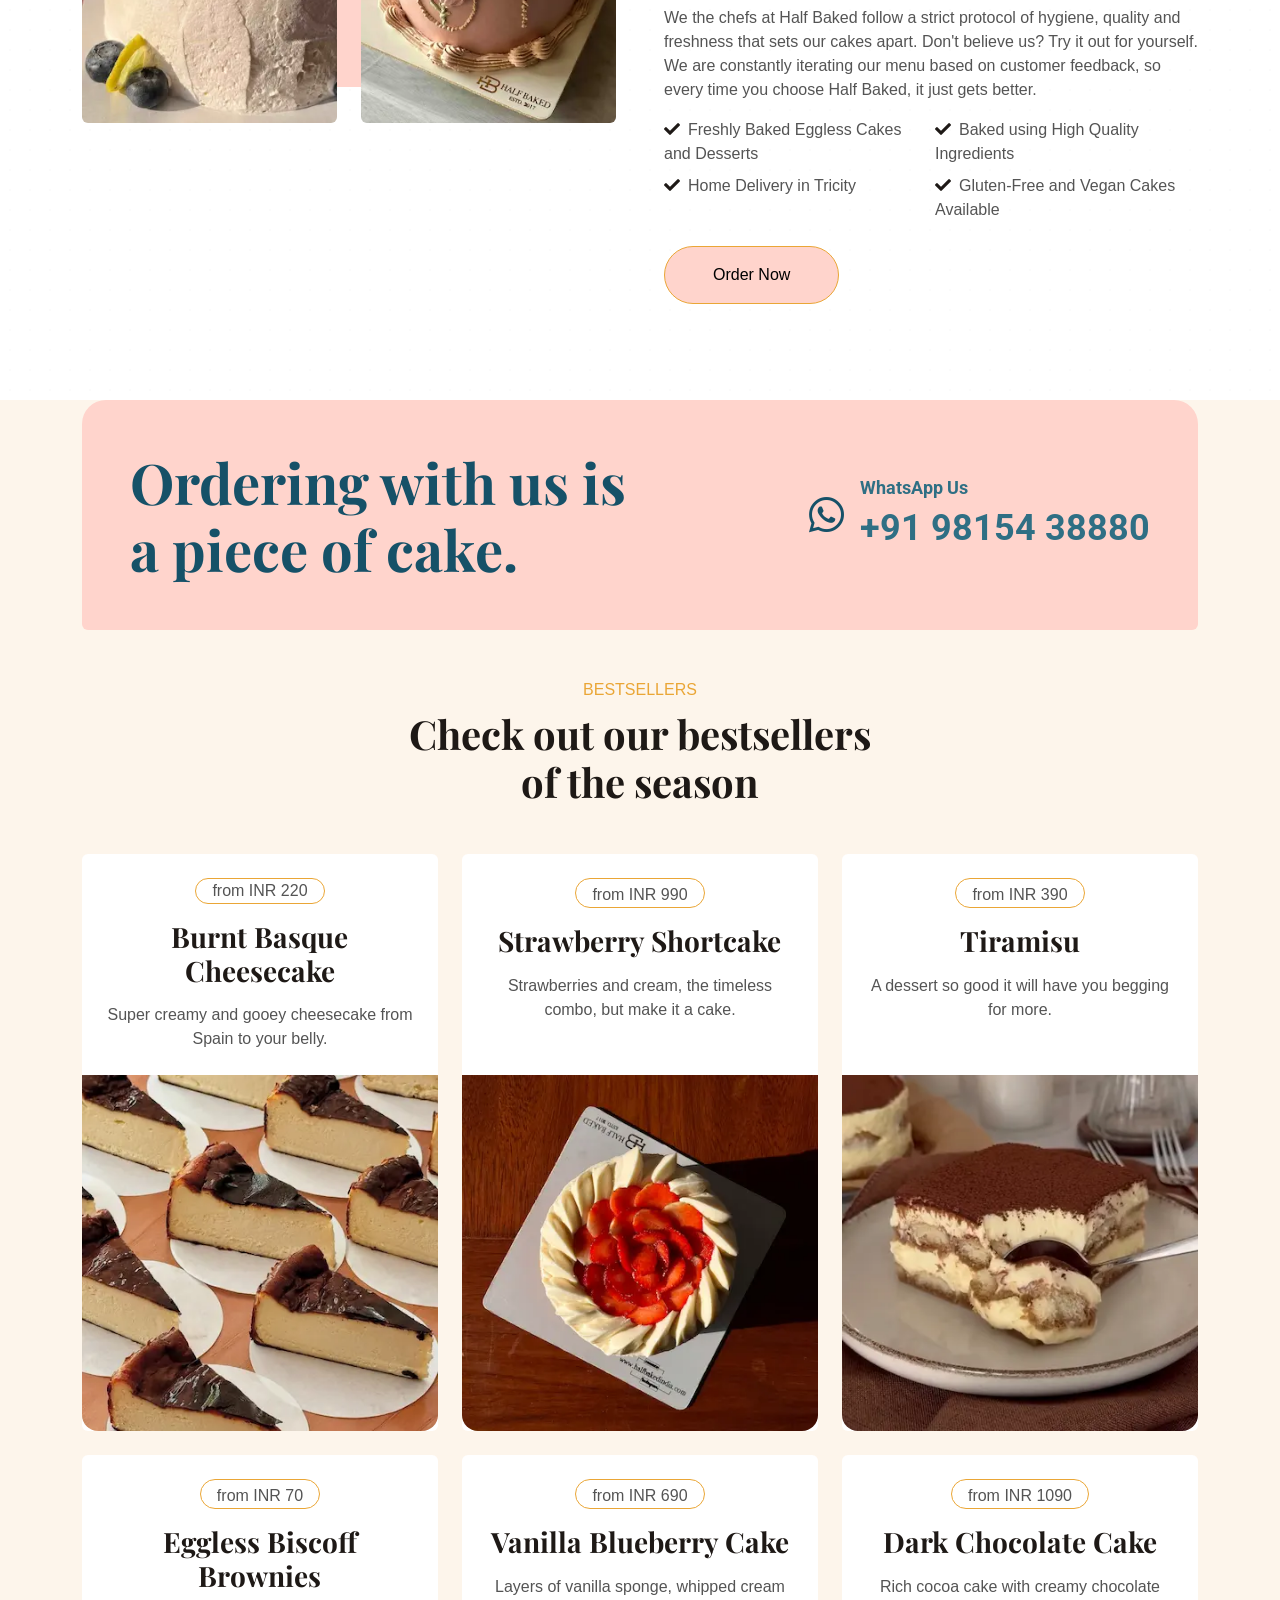
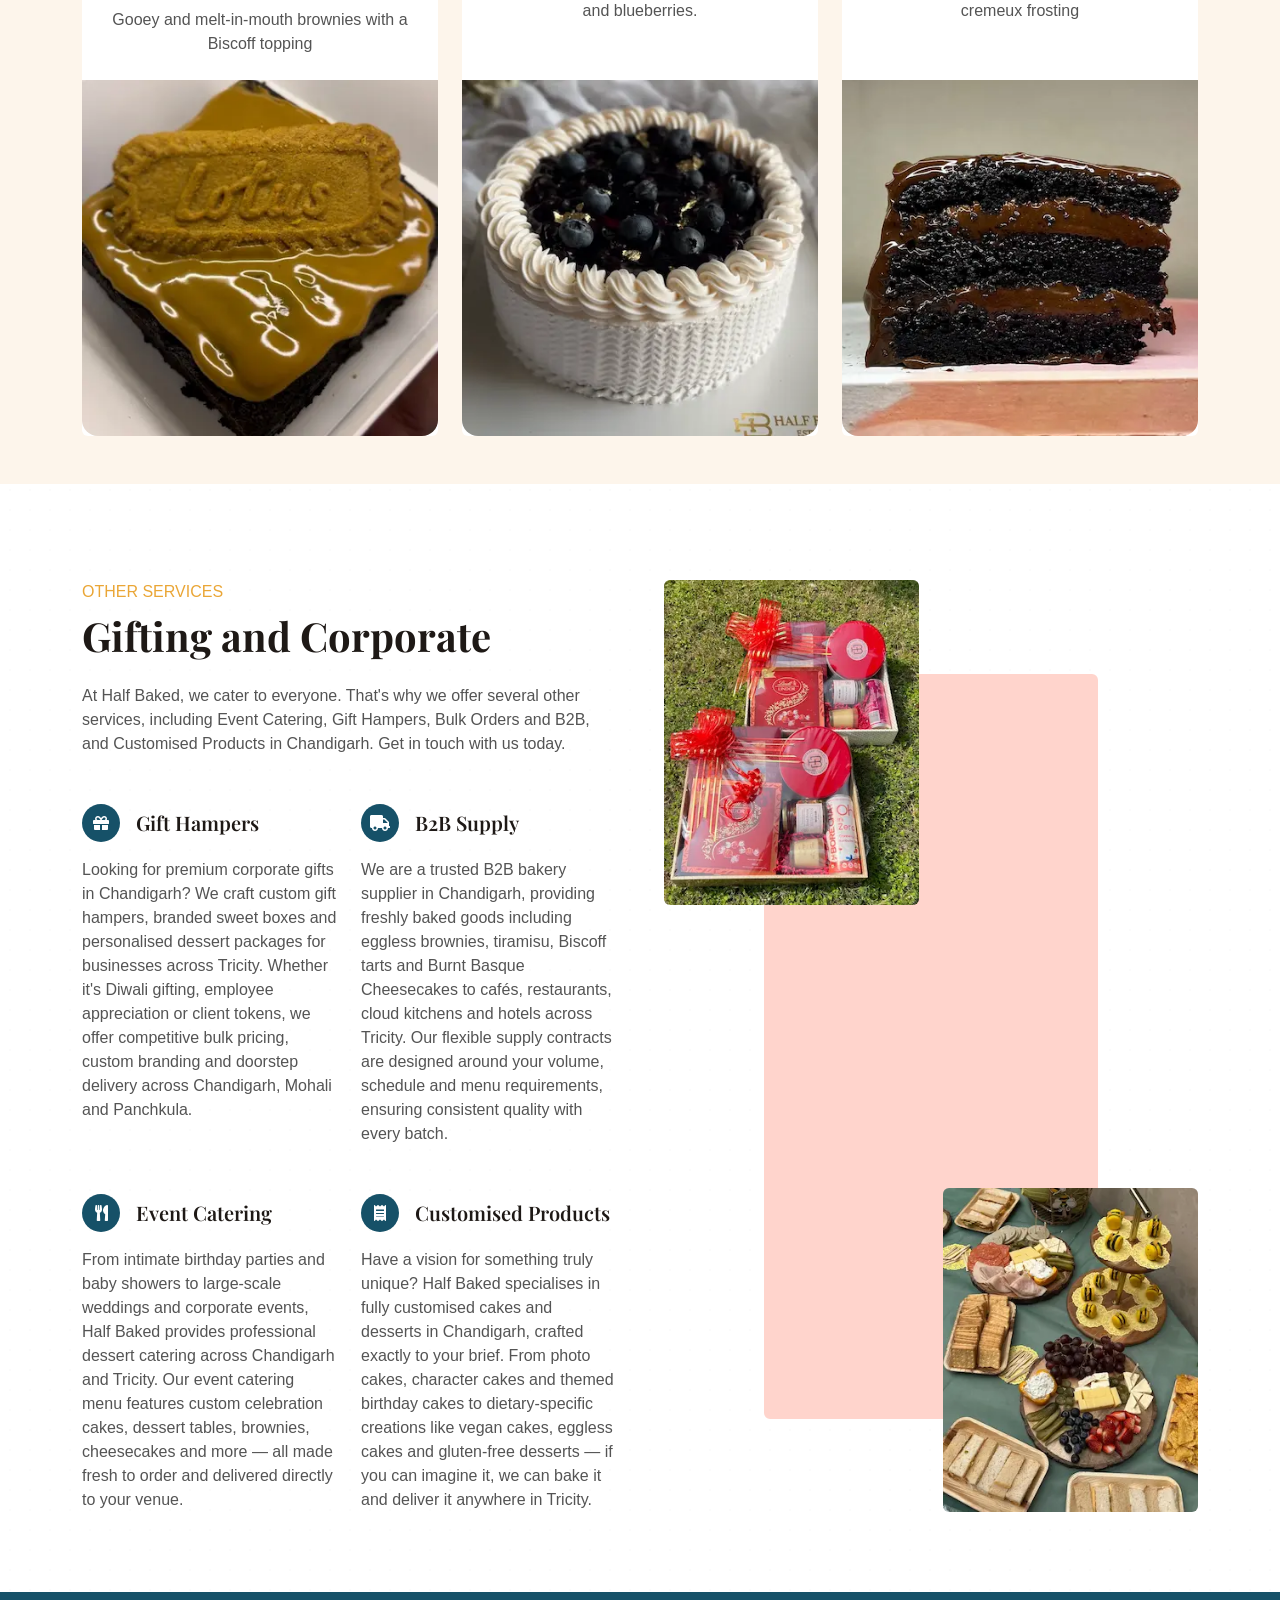
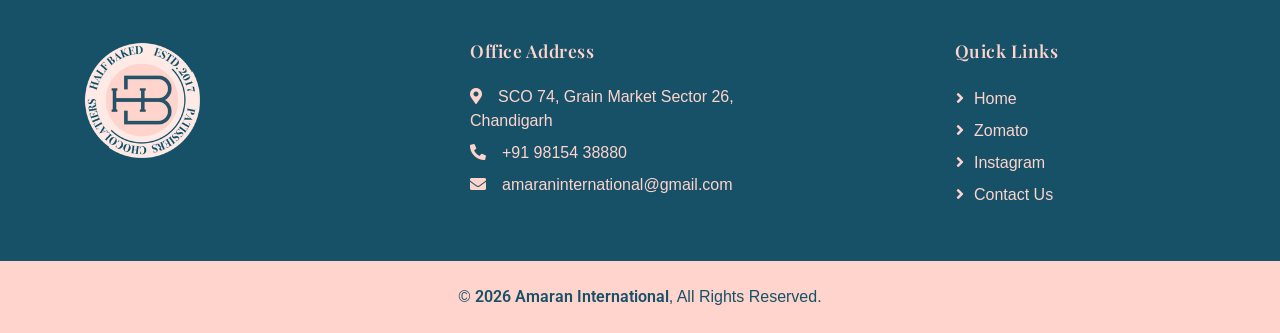
==== commit a4f63cf6: "added carousel img" ====
--- a/index.html
+++ b/index.html
@@ -5,17 +5,43 @@
     <meta charset="utf-8">
     <title>Half Baked - Online Eggless & Vegan Cake Delivery in Chandigarh</title>
     <meta property="og:title" content="Half Baked - Made-To-Order Eggless Bakery in Chandigarh">
-    <meta property="og:description" content="Freshly baked eggless cakes, trending desserts & custom cakes home delivered in Chandigarh. Order now!">
-    <meta property="og:image" content="https://www.halfbakedindia.com/img/LOGO.png">
+    <meta property="og:description" content="Half Baked is a delivery-only bakery focusing on eggless cakes, trending desserts & customised cakes, baked freshly on order and delivered to your doorstep.">
+    <meta property="og:image" content="https://www.halfbakedindia.com/img/flowercake>
     <meta property="og:url" content="https://www.halfbakedindia.com">
     <meta property="og:type" content="website">
     <meta name="twitter:card" content="summary_large_image">
     <meta name="viewport" content="width=device-width, initial-scale=1.0">
     <meta name="keywords" content="Bakery in Chandigarh, fresh cakes, custom birthday cakes, wedding cakes, vegan desserts, cheesecake, cupcakes, brownies, best bakery in Chandigarh">
     <meta name="description" content="Discover fresh cakes, customised cakes & trending desserts in Chandigarh. Order online for same day cake delivery to your doorstep.">
-
+    <script type="application/ld+json">
+        {
+            "@context": "https://schema.org",
+            "@type": "Bakery",
+            "name": "Half Baked",
+            "url": "https://halfbakedindia.com",
+            "logo": "https://halfbakedindia.com/img/android-chrome-192x192.png",
+            "image": "https://halfbakedindia.com/img/flowercake.webp",
+            "description": "Made-to-order eggless cakes and desserts delivered fresh in Chandigarh.",
+            "telephone": "+919815438880",
+            "email": "amaraninternational@gmail.com",
+            "address": {
+                "@type": "PostalAddress",
+                "streetAddress": "SCO 74, Grain Market Sector 26",
+                "addressLocality": "Chandigarh",
+                "addressCountry": "IN"
+            },
+            "servesCuisine": "Bakery, Desserts",
+            "priceRange": "₹₹",
+            "aggregateRating": {
+                "@type": "AggregateRating",
+                "ratingValue": "4.6",
+                "reviewCount": "1000"
+            }
+        }
+    </script>
+    
     <link href="img/favicon-32x32.png" rel="icon">
-   <link rel="preconnect" href="https://fonts.googleapis.com">
+    <link rel="preconnect" href="https://fonts.googleapis.com">
     <link rel="preconnect" href="https://fonts.gstatic.com" crossorigin>
     <link href="https://fonts.googleapis.com/css2?family=Roboto:wght@400;500&family=Playfair+Display:wght@600;700&display=swap&display=optional" rel="stylesheet">
     <!-- Critical CSS loads normally -->
@@ -30,12 +56,19 @@
 
     <link rel="preload" href="lib/owlcarousel/assets/owl.carousel.min.css" as="style" onload="this.onload=null;this.rel='stylesheet'">
     <noscript><link href="lib/owlcarousel/assets/owl.carousel.min.css" rel="stylesheet"></noscript>
+    
 </head>
 
 <body>
-    <!-- Spinner -->
-    <div id="spinner" class="show bg-white position-fixed translate-middle w-100 vh-100 top-50 start-50 d-flex align-items-center justify-content-center">
-        <div class="spinner-grow text-primary" role="status"></div>
+    <!-- Loading Screen -->
+    <div id="spinner" class="show">
+        <img src="img/android-chrome-192x192.png" alt="Half Baked" class="loader-logo">
+        <p class="loader-text">preheating the oven...</p>
+        <div class="loader-dots">
+            <div class="loader-dot"></div>
+            <div class="loader-dot"></div>
+            <div class="loader-dot"></div>
+        </div>
     </div>
 
     <!-- Navbar -->
@@ -67,14 +100,28 @@
     <section class="container-fluid p-0 pb-5">
         <div class="owl-carousel header-carousel position-relative">
             <div class="owl-carousel-item position-relative">
-                <img class="img-fluid" fetchpriority="high" src="img/flowercake.webp" alt="Pinterest Cake in Chandigarh">
+                <img class="img-fluid" fetchpriority="high" src="img/brownies1.webp" alt="Best Brownies in Chandigarh">
                 <div class="owl-carousel-inner">
                     <div class="container">
                         <div class="row justify-content-start">
                             <div class="col-lg-8">
-                                <h1 class="display-1 text-light mb-4">We Bake When You Order</h1>
+                                <h1 class="display-1 text-light mb-4">We Bake Only When You Order</h1>
                                 <p class="text-light fs-5 mb-4 pb-3">All of our cakes are baked fresh after you order, that's the Half Baked guarantee. Get your cake delivered anywhere in Chandigarh.</p>
-                                <a href="https://www.zomato.com/chandigarh/half-baked-sector-26" class="btn btn-primary rounded-pill py-3 px-5">Order Now!</a>
+                                <a href="https://www.zomato.com/chandigarh/half-baked-sector-26" class="btn btn-primary rounded-pill py-3 px-5">Order Now</a>
+                            </div>
+                        </div>
+                    </div>
+                </div>
+            </div>
+            <div class="owl-carousel-item position-relative">
+                <img class="img-fluid" src="img/flowercake.webp" alt="Send Cake and Flowers in Chandigarh">
+                <div class="owl-carousel-inner">
+                    <div class="container">
+                        <div class="row justify-content-start">
+                            <div class="col-lg-8">
+                                <h1 class="display-1 text-light mb-4">Have Your Cake, And Eat It Too.</h1>
+                                <p class="text-light fs-5 mb-4 pb-3">We bake what you say, so you can customise your cakes endlessly, from the flavor down to the design. Personalise your cake and get it delivered to your doorstep.</p>
+                                <a href="tel:919815438880" class="btn btn-primary rounded-pill py-3 px-5">Contact Us</a>
                             </div>
                         </div>
                     </div>
@@ -86,9 +133,9 @@
                     <div class="container">
                         <div class="row justify-content-start">
                             <div class="col-lg-8">
-                                <h1 class="display-1 text-light mb-4">Have your cake, and Eat it too.</h1>
-                                <p class="text-light fs-5 mb-4 pb-3">We bake what you say, so you can customise your cakes endlessly, from the flavor down to the design. Personalise your cake and get it delivered to your doorstep.</p>
-                                <a href="contact.html" class="btn btn-primary rounded-pill py-3 px-5">Contact Us!</a>
+                                <h1 class="display-1 text-light mb-4">The Cherry on Top.</h1>
+                                <p class="text-light fs-5 mb-4 pb-3">All of Our cakes are eggless by default, but We also offer Vegan and Gluten-Free options, so no one has to miss out on a sweet treat.</p>
+                                <a href="tel:919815438880" class="btn btn-primary rounded-pill py-3 px-5">Contact Us</a>
                             </div>
                         </div>
                     </div>
@@ -126,7 +173,7 @@
                     <div class="fact-item rounded text-center h-100 p-5">
                         <i class="fa fa-star fa-4x mb-4"></i>
                         <p class="mb-2">Five Star Ratings</p>
-                        <h1 class="display-5 mb-0">1000+</h1>
+                        <h1 class="display-5 mb-0">1,000+</h1>
                     </div>
                 </div>
             </div>
@@ -151,15 +198,15 @@
                     <div class="h-100">
                         <p class="text-primary text-uppercase mb-2">About Us</p>
                         <h1 class="display-6 mb-4">Baked with Passion</h1>
-                        <p>Started in 2017 by two brothers, Half Baked quickly gained traction for its trending desserts and exceptional quality. Commended by customers as one of the most innovative bakeries in the tricity, Half Baked continuously works on making the best desserts and cakes, and delivering them to your doorstep.</p>
-                        <p>We the chefs at Half Baked follow a protocol of hygiene, quality and freshness that sets our cakes apart. Don't believe us? Try it out for yourself. We are constantly iterating and updating our menu baked on customer feedback.</p>
+                        <p>Half Baked is an affordable made-to-offer bakery in Chandigarh. Started in 2017 by two brothers, Half Baked quickly gained traction for its trending desserts and exceptional quality. Commended by customers as one of the most innovative bakeries in the tricity, Half Baked continuously works on making the best desserts and cakes, and delivering them to your doorstep.</p>
+                        <p>We the chefs at Half Baked follow a strict protocol of hygiene, quality and freshness that sets our cakes apart. Don't believe us? Try it out for yourself. We are constantly iterating our menu based on customer feedback, so every time you choose Half Baked, it just gets better.</p>
                         <div class="row g-2 mb-4">
                             <div class="col-sm-6"><i class="fa fa-check text-dark me-2"></i>Freshly Baked Eggless Cakes and Desserts</div>
-                            <div class="col-sm-6"><i class="fa fa-check text-dark me-2"></i>Made using High Quality Ingredients</div>
+                            <div class="col-sm-6"><i class="fa fa-check text-dark me-2"></i>Baked using High Quality Ingredients</div>
                             <div class="col-sm-6"><i class="fa fa-check text-dark me-2"></i>Home Delivery in Tricity</div>
                             <div class="col-sm-6"><i class="fa fa-check text-dark me-2"></i>Gluten-Free and Vegan Cakes Available</div>
                         </div>
-                        <a class="btn btn-primary rounded-pill py-3 px-5" href="https://www.zomato.com/chandigarh/half-baked-sector-26">Contact Us</a>
+                        <a class="btn btn-primary rounded-pill py-3 px-5" href="https://www.zomato.com/chandigarh/half-baked-sector-26">Order Now</a>
                     </div>
                 </div>
             </div>
@@ -368,7 +415,7 @@
                         <a class="btn btn-link" href="#">Home</a>
                         <a class="btn btn-link" href="https://www.zomato.com/chandigarh/half-baked-sector-26">Zomato</a>
                         <a class="btn btn-link" href="https://www.instagram.com/halfbakedindia">Instagram</a>
-                        <a class="btn btn-link" href="contact.html">Contact Us</a>
+                        <a class="btn btn-link" href="tel:919815438880">Contact Us</a>
                     </div>
                 </div>
 
@@ -381,7 +428,7 @@
         <div class="container">
             <div class="row">
                 <div class="col-12 text-center">
-                    &copy; <a href="#">2026 Amaran International</a>, All Rights Reserved.
+                    &copy; <a href="mailto:amaraninternational@gmail.com">2026 Amaran International</a>, All Rights Reserved.
                 </div>
             </div>
         </div>
--- a/css/style.css
+++ b/css/style.css
@@ -54,17 +54,61 @@
     z-index: 99;
 }
 
-/* ===== Spinner ===== */
+/*** Loading Screen ***/
 #spinner {
+    position: fixed;
+    inset: 0;
+    background: #FFF4F1;
+    z-index: 99999;
+    display: flex;
+    flex-direction: column;
+    align-items: center;
+    justify-content: center;
+    gap: 20px;
     opacity: 0;
     visibility: hidden;
-    transition: opacity .5s ease-out, visibility 0s linear .5s;
-    z-index: 99999;
+    transition: opacity 0.5s ease-out, visibility 0s linear 0.5s;
 }
 #spinner.show {
-    transition: opacity .5s ease-out, visibility 0s linear 0s;
+    opacity: 1;
     visibility: visible;
-    opacity: 1;
+    transition: opacity 0.5s ease-out, visibility 0s linear 0s;
+}
+#spinner .loader-logo {
+    width: 72px;
+    height: 72px;
+    animation: loaderPulse 1.4s ease-in-out infinite;
+}
+#spinner .loader-dots {
+    display: flex;
+    gap: 8px;
+    align-items: center;
+}
+#spinner .loader-dot {
+    width: 8px;
+    height: 8px;
+    border-radius: 50%;
+    background: #165168;
+    animation: loaderDot 1.2s ease-in-out infinite;
+}
+#spinner .loader-dot:nth-child(1) { animation-delay: 0s; }
+#spinner .loader-dot:nth-child(2) { animation-delay: 0.2s; }
+#spinner .loader-dot:nth-child(3) { animation-delay: 0.4s; }
+#spinner .loader-text {
+    font-family: 'Playfair Display', serif;
+    color: #165168;
+    font-size: 15px;
+    font-weight: 600;
+    letter-spacing: 1px;
+    opacity: 0.7;
+}
+@keyframes loaderPulse {
+    0%, 100% { transform: scale(1); opacity: 1; }
+    50% { transform: scale(0.88); opacity: 0.7; }
+}
+@keyframes loaderDot {
+    0%, 80%, 100% { transform: translateY(0); opacity: 0.3; }
+    40% { transform: translateY(-6px); opacity: 1; }
 }
 
 /* ===== Buttons ===== */
@@ -755,8 +799,21 @@
     .blog-hero-content { padding-bottom: 40px; }
     .blog-body { padding: 36px 20px 100px; }
     .blog-body img { height: 240px; }
-    .blog-cta { padding: 24px 20px; }
-    .blog-cta h3 { font-size: 18px; }
+    .blog-cta {
+            padding: 24px 20px;
+            flex-direction: column;
+            align-items: stretch;
+        }
+        .blog-cta h3 { font-size: 18px; }
+        .blog-cta-buttons {
+            flex-direction: column;
+            width: 100%;
+        }
+        .blog-cta-buttons .btn-teal,
+        .blog-cta-buttons .btn-outline-teal {
+            width: 100%;
+            justify-content: center;
+        }
     .delivery-strip { padding: 24px 20px; }
     .flavour-grid { grid-template-columns: 1fr 1fr; }
 
